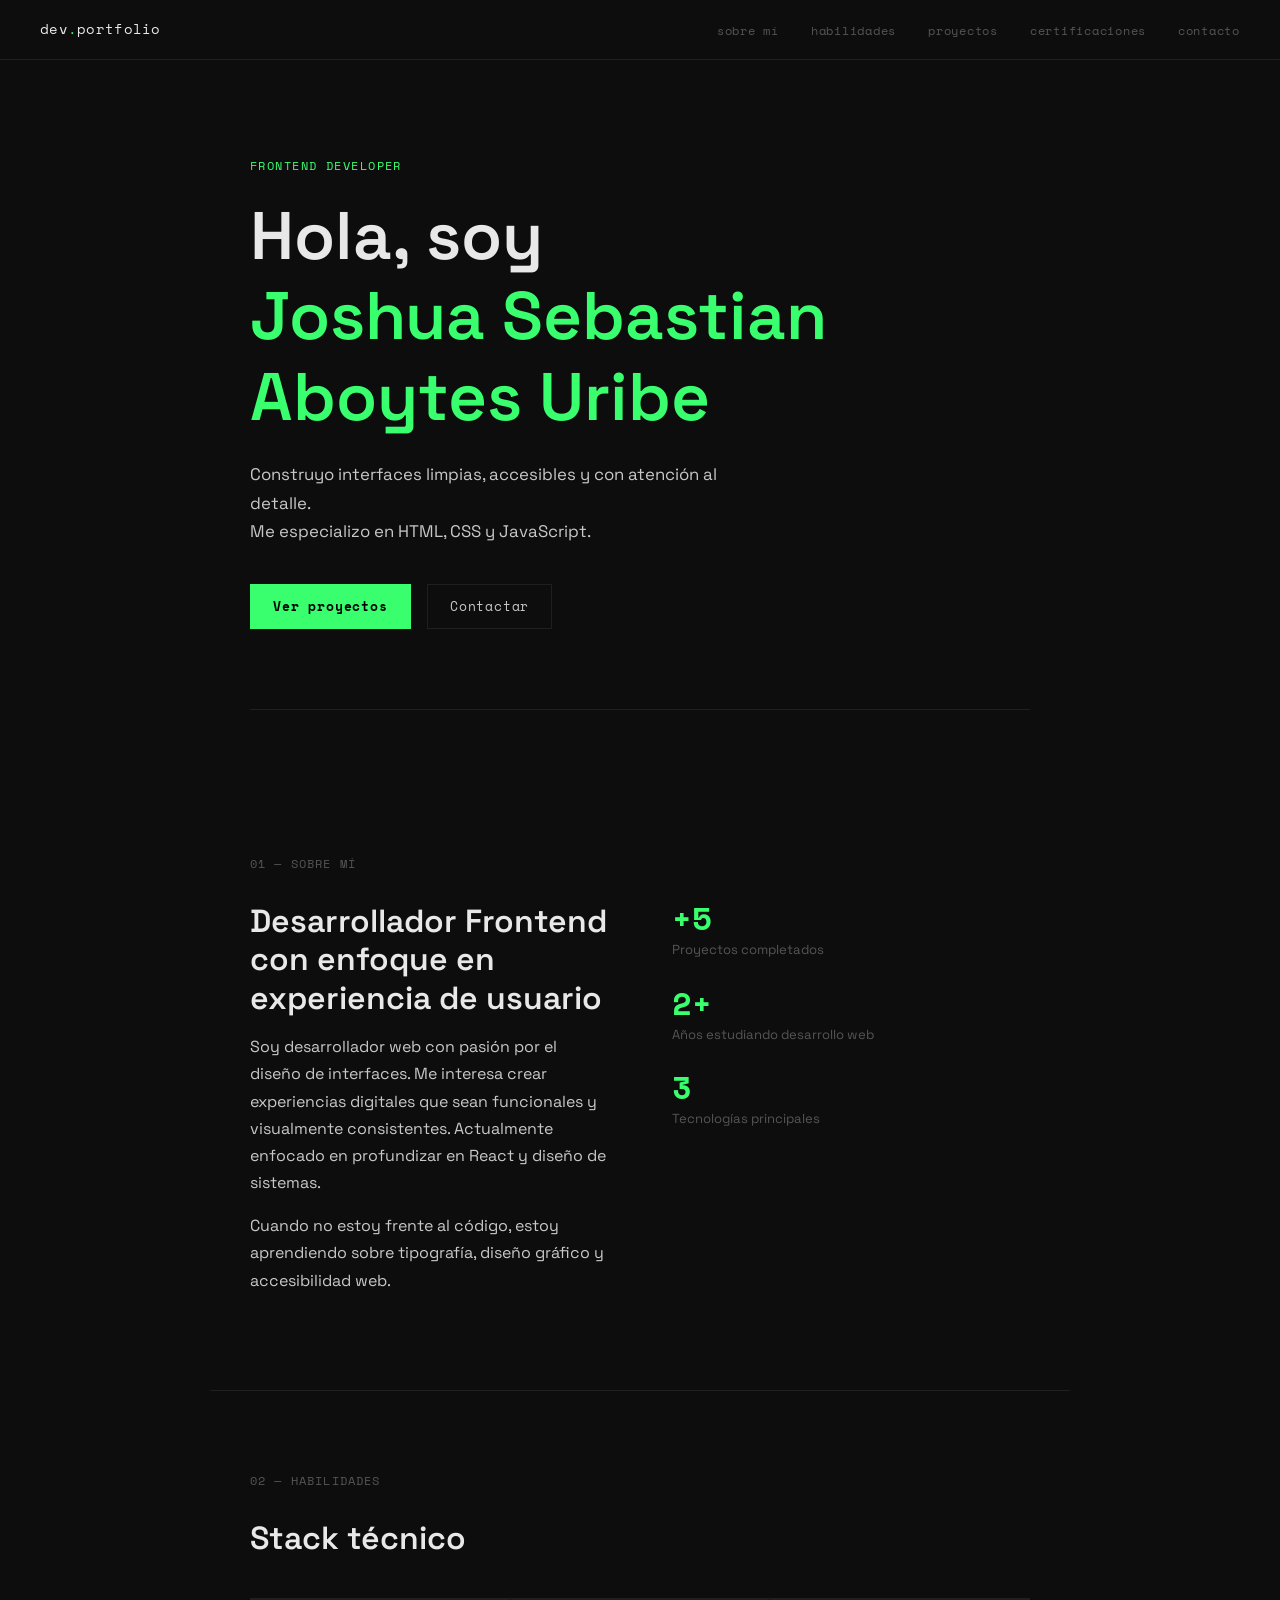
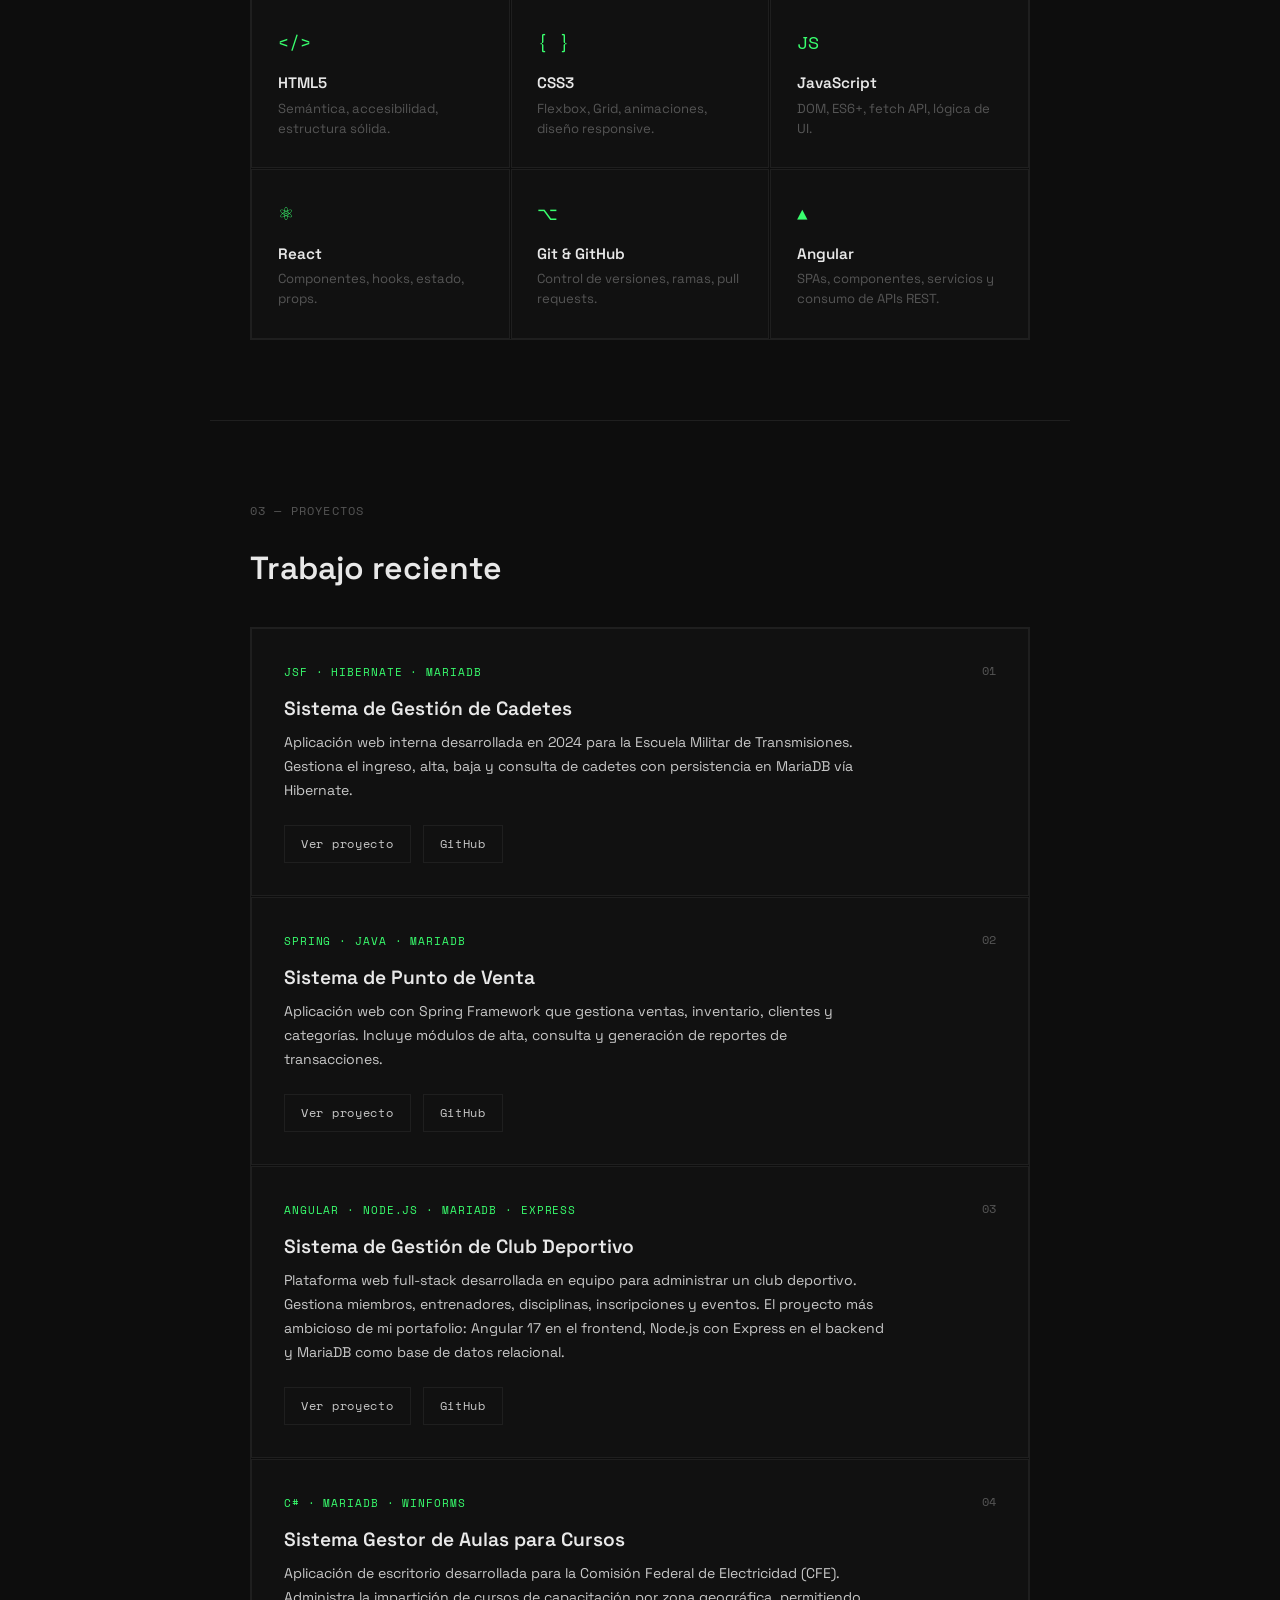
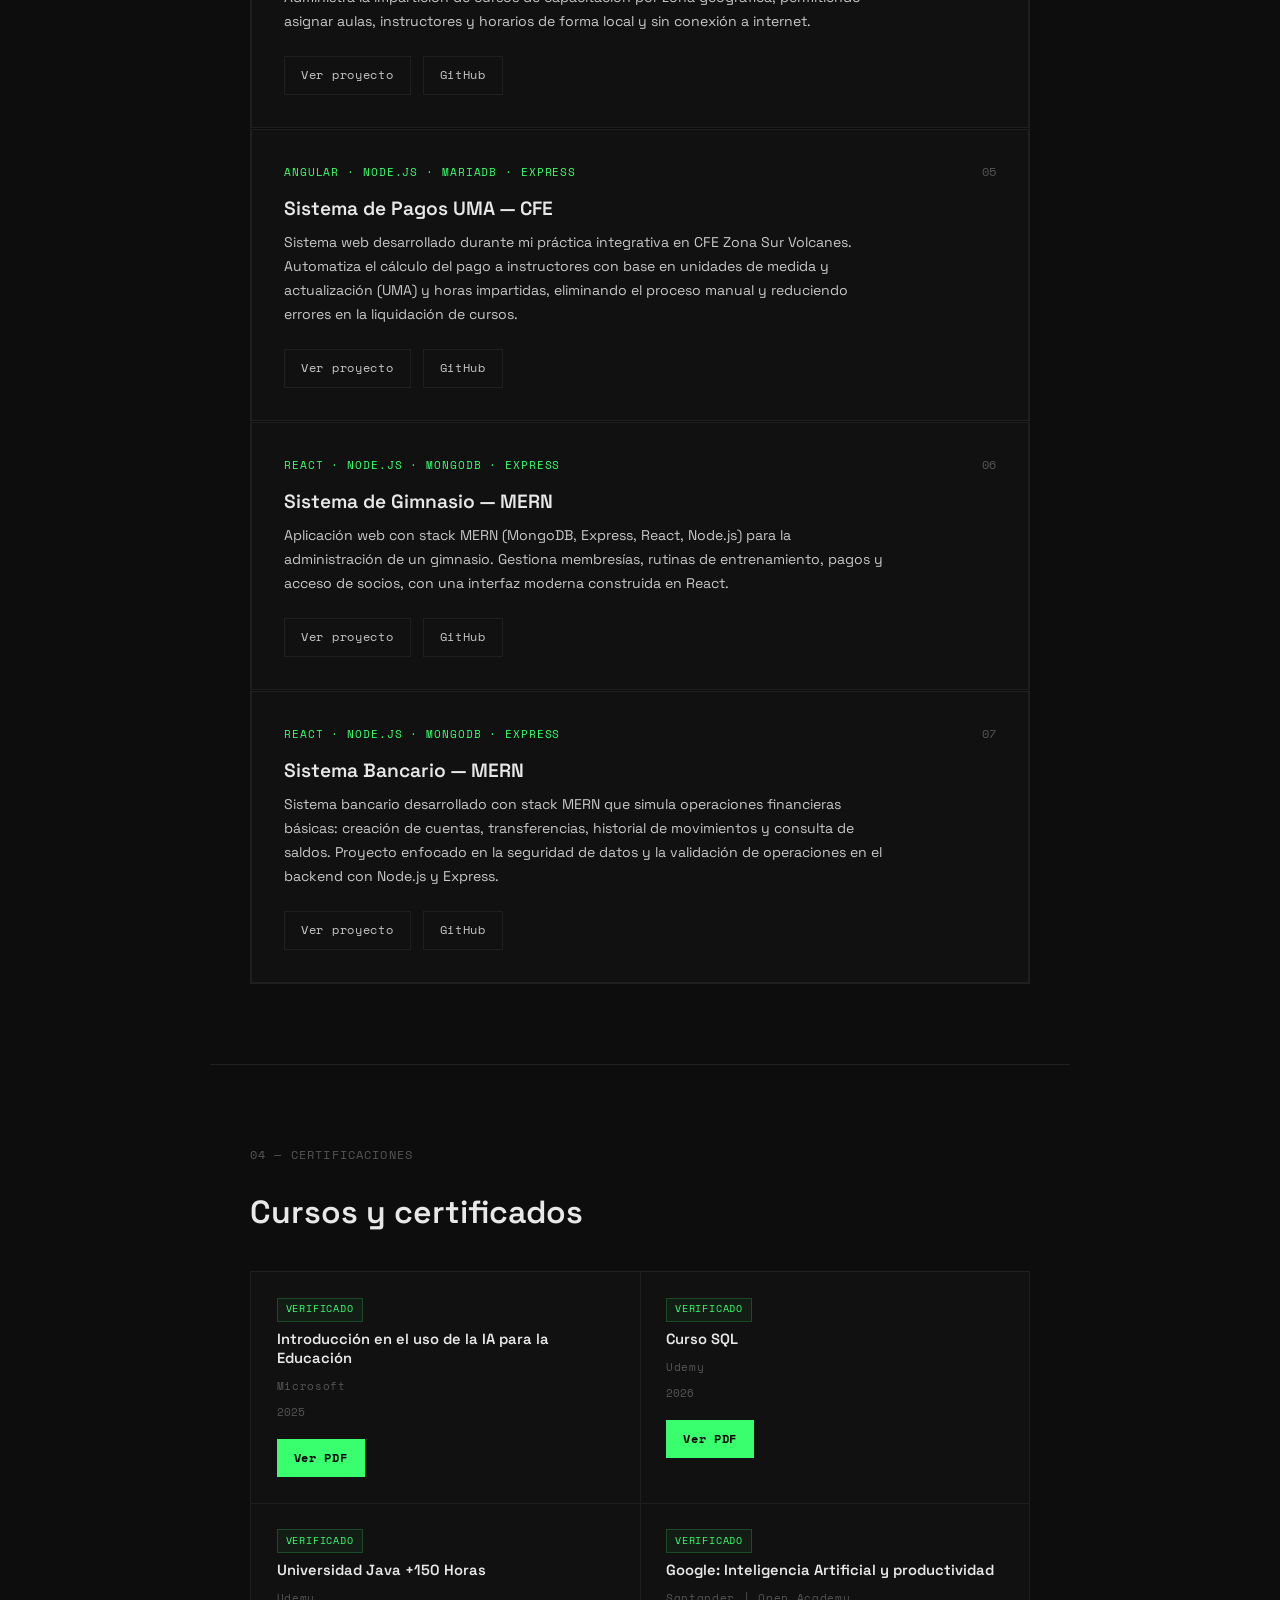
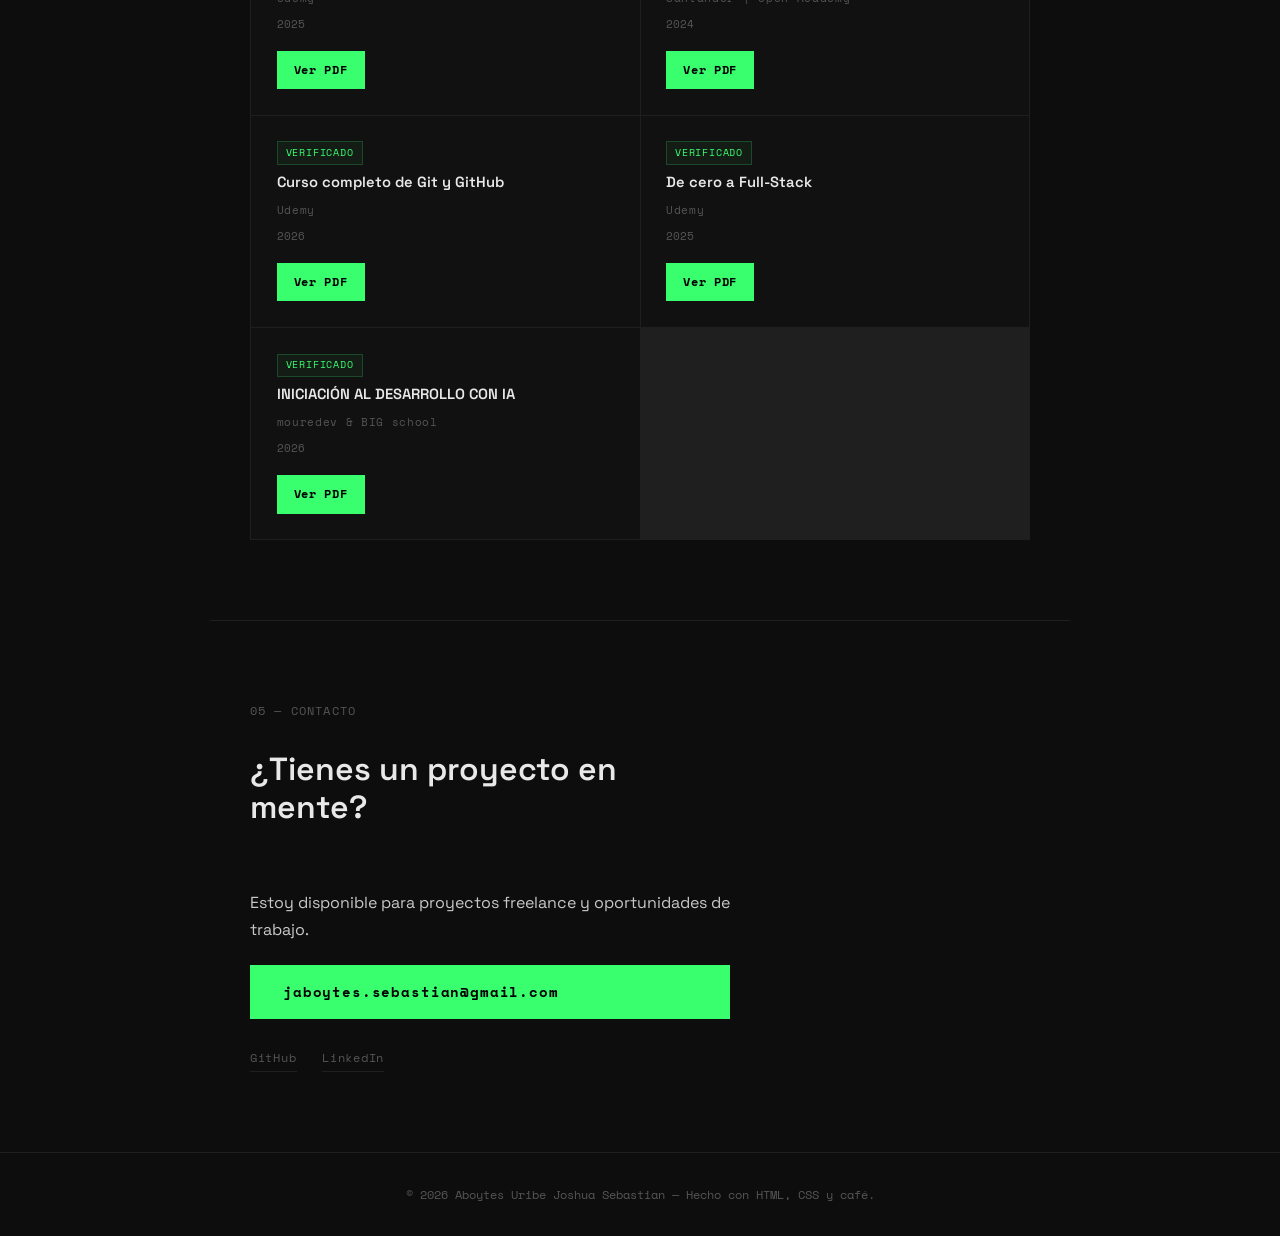
==== index.html @ e020f2df "Images&Certs" ====
<!DOCTYPE html>
<html lang="es">
<head>
    <meta charset="UTF-8">
    <meta name="viewport" content="width=device-width, initial-scale=1.0">
    <title>Joshua Aboytes — Frontend Developer</title>
    <link rel="preconnect" href="https://fonts.googleapis.com">
    <link rel="preconnect" href="https://fonts.gstatic.com" crossorigin>
    <link href="https://fonts.googleapis.com/css2?family=Space+Grotesk:wght@300;400;500;600&family=Space+Mono:wght@400;700&display=swap" rel="stylesheet">
    <link rel="stylesheet" href="css/style.css">
</head>
<body>

    <!-- NAV -->
    <nav class="nav">
        <span class="nav-logo">dev<span class="accent">.</span>portfolio</span>
        <ul class="nav-links">
            <li><a href="#sobre-mi">sobre mí</a></li>
            <li><a href="#habilidades">habilidades</a></li>
            <li><a href="#proyectos">proyectos</a></li>
            <li><a href="#certificaciones">certificaciones</a></li>
            <li><a href="#contacto">contacto</a></li>
        </ul>
    </nav>

    <!-- HERO -->
    <section class="hero">
        <div class="hero-tag">Frontend Developer</div>
        <h1 class="hero-title">
            Hola, soy<br>
            <span class="accent">Joshua Sebastian Aboytes Uribe</span>
        </h1>
        <p class="hero-sub">
            Construyo interfaces limpias, accesibles y con atención al detalle.<br>
            Me especializo en HTML, CSS y JavaScript.
        </p>
        <div class="hero-actions">
            <a href="#proyectos" class="btn btn-primary">Ver proyectos</a>
            <a href="#contacto" class="btn btn-ghost">Contactar</a>
        </div>
        <div class="hero-line"></div>
    </section>

    <!-- SOBRE MÍ -->
    <section id="sobre-mi" class="section">
        <div class="section-label">01 — sobre mí</div>
        <div class="about-grid">
            <div class="about-text">
                <h2>Desarrollador Frontend con enfoque en experiencia de usuario</h2>
                <p>
                    Soy desarrollador web con pasión por el diseño de interfaces. Me interesa
                    crear experiencias digitales que sean funcionales y visualmente consistentes.
                    Actualmente enfocado en profundizar en React y diseño de sistemas.
                </p>
                <p>
                    Cuando no estoy frente al código, estoy aprendiendo sobre tipografía,
                    diseño gráfico y accesibilidad web.
                </p>
            </div>
            <div class="about-stats">
                <div class="stat-item">
                    <span class="stat-num accent">+5</span>
                    <span class="stat-label">Proyectos completados</span>
                </div>
                <div class="stat-item">
                    <span class="stat-num accent">2+</span>
                    <span class="stat-label">Años estudiando desarrollo web</span>
                </div>
                <div class="stat-item">
                    <span class="stat-num accent">3</span>
                    <span class="stat-label">Tecnologías principales</span>
                </div>
            </div>
        </div>
    </section>

    <!-- HABILIDADES -->
    <section id="habilidades" class="section">
        <div class="section-label">02 — habilidades</div>
        <h2>Stack técnico</h2>
        <div class="skills-grid">
            <div class="skill-card">
                <div class="skill-icon">&#60;/&#62;</div>
                <h3>HTML5</h3>
                <p>Semántica, accesibilidad, estructura sólida.</p>
            </div>
            <div class="skill-card">
                <div class="skill-icon">{ }</div>
                <h3>CSS3</h3>
                <p>Flexbox, Grid, animaciones, diseño responsive.</p>
            </div>
            <div class="skill-card">
                <div class="skill-icon">JS</div>
                <h3>JavaScript</h3>
                <p>DOM, ES6+, fetch API, lógica de UI.</p>
            </div>
            <div class="skill-card">
                <div class="skill-icon">⚛</div>
                <h3>React</h3>
                <p>Componentes, hooks, estado, props.</p>
            </div>
            <div class="skill-card">
                <div class="skill-icon">⌥</div>
                <h3>Git & GitHub</h3>
                <p>Control de versiones, ramas, pull requests.</p>
            </div>
            <div class="skill-card">
                <div class="skill-icon">▲</div>
                <h3>Angular</h3>
                <p>SPAs, componentes, servicios y consumo de APIs REST.</p>
            </div>
        </div>
    </section>

    <!-- PROYECTOS -->
    <section id="proyectos" class="section">
        <div class="section-label">03 — proyectos</div>
        <h2>Trabajo reciente</h2>
        <div class="projects-grid">

            <div class="project-card">
                <div class="project-header">
                    <span class="project-tag">JSF · Hibernate · MariaDB</span>
                    <span class="project-num">01</span>
                </div>
                <h3 class="project-title">Sistema de Gestión de Cadetes</h3>
                <p class="project-desc">
                    Aplicación web interna desarrollada en 2024 para la Escuela Militar de Transmisiones.
                    Gestiona el ingreso, alta, baja y consulta de cadetes con persistencia en MariaDB vía Hibernate.
                </p>
                <div class="project-actions">
                    <a href="proyectos/proyecto-1.html" class="btn btn-small">Ver proyecto</a>
                    <a href="https://github.com/JoshFDev" target="_blank" class="btn btn-small btn-ghost">GitHub</a>
                </div>
            </div>

            <div class="project-card">
                <div class="project-header">
                    <span class="project-tag">Spring · Java · MariaDB</span>
                    <span class="project-num">02</span>
                </div>
                <h3 class="project-title">Sistema de Punto de Venta</h3>
                <p class="project-desc">
                    Aplicación web con Spring Framework que gestiona ventas, inventario, clientes
                    y categorías. Incluye módulos de alta, consulta y generación de reportes de transacciones.
                </p>
                <div class="project-actions">
                    <a href="proyectos/proyecto-2.html" class="btn btn-small">Ver proyecto</a>
                    <a href="https://github.com/JoshFDev" target="_blank" class="btn btn-small btn-ghost">GitHub</a>
                </div>
            </div>

            <div class="project-card">
                <div class="project-header">
                    <span class="project-tag">Angular · Node.js · MariaDB · Express</span>
                    <span class="project-num">03</span>
                </div>
                <h3 class="project-title">Sistema de Gestión de Club Deportivo</h3>
                <p class="project-desc">
                    Plataforma web full-stack desarrollada en equipo para administrar un club deportivo.
                    Gestiona miembros, entrenadores, disciplinas, inscripciones y eventos. El proyecto
                    más ambicioso de mi portafolio: Angular 17 en el frontend, Node.js con Express en el
                    backend y MariaDB como base de datos relacional.
                </p>
                <div class="project-actions">
                    <a href="proyectos/proyecto-3.html" class="btn btn-small">Ver proyecto</a>
                    <a href="https://github.com/JoshFDev" target="_blank" class="btn btn-small btn-ghost">GitHub</a>
                </div>
            </div>

            <div class="project-card">
                <div class="project-header">
                    <span class="project-tag">C# · MariaDB · WinForms</span>
                    <span class="project-num">04</span>
                </div>
                <h3 class="project-title">Sistema Gestor de Aulas para Cursos</h3>
                <p class="project-desc">
                    Aplicación de escritorio desarrollada para la Comisión Federal de Electricidad (CFE).
                    Administra la impartición de cursos de capacitación por zona geográfica, permitiendo
                    asignar aulas, instructores y horarios de forma local y sin conexión a internet.
                </p>
                <div class="project-actions">
                    <a href="proyectos/proyecto-4.html" class="btn btn-small">Ver proyecto</a>
                    <a href="https://github.com/JoshFDev" target="_blank" class="btn btn-small btn-ghost">GitHub</a>
                </div>
            </div>

            <div class="project-card">
                <div class="project-header">
                    <span class="project-tag">Angular · Node.js · MariaDB · Express</span>
                    <span class="project-num">05</span>
                </div>
                <h3 class="project-title">Sistema de Pagos UMA — CFE</h3>
                <p class="project-desc">
                    Sistema web desarrollado durante mi práctica integrativa en CFE Zona Sur Volcanes.
                    Automatiza el cálculo del pago a instructores con base en unidades de medida y
                    actualización (UMA) y horas impartidas, eliminando el proceso manual y reduciendo
                    errores en la liquidación de cursos.
                </p>
                <div class="project-actions">
                    <a href="proyectos/proyecto-5.html" class="btn btn-small">Ver proyecto</a>
                    <a href="https://github.com/JoshFDev" target="_blank" class="btn btn-small btn-ghost">GitHub</a>
                </div>
            </div>

            <div class="project-card">
                <div class="project-header">
                    <span class="project-tag">React · Node.js · MongoDB · Express</span>
                    <span class="project-num">06</span>
                </div>
                <h3 class="project-title">Sistema de Gimnasio — MERN</h3>
                <p class="project-desc">
                    Aplicación web con stack MERN (MongoDB, Express, React, Node.js) para la administración
                    de un gimnasio. Gestiona membresías, rutinas de entrenamiento, pagos y acceso de socios,
                    con una interfaz moderna construida en React.
                </p>
                <div class="project-actions">
                    <a href="proyectos/proyecto-6.html" class="btn btn-small">Ver proyecto</a>
                    <a href="https://github.com/JoshFDev" target="_blank" class="btn btn-small btn-ghost">GitHub</a>
                </div>
            </div>

            <div class="project-card">
                <div class="project-header">
                    <span class="project-tag">React · Node.js · MongoDB · Express</span>
                    <span class="project-num">07</span>
                </div>
                <h3 class="project-title">Sistema Bancario — MERN</h3>
                <p class="project-desc">
                    Sistema bancario desarrollado con stack MERN que simula operaciones financieras
                    básicas: creación de cuentas, transferencias, historial de movimientos y consulta
                    de saldos. Proyecto enfocado en la seguridad de datos y la validación de operaciones
                    en el backend con Node.js y Express.
                </p>
                <div class="project-actions">
                    <a href="proyectos/proyecto-7.html" class="btn btn-small">Ver proyecto</a>
                    <a href="https://github.com/JoshFDev" target="_blank" class="btn btn-small btn-ghost">GitHub</a>
                </div>
            </div>

        </div>
    </section>

    <!-- CERTIFICACIONES -->
    <section id="certificaciones" class="section">
        <div class="section-label">04 — certificaciones</div>
        <h2>Cursos y certificados</h2>

        <div class="certs-grid">

            <!--
              INSTRUCCIONES:
              1. Guarda tus PDFs en la carpeta: certificaciones/
              2. Cambia "href" al nombre real de tu archivo, ej: certificaciones/mi-cert.pdf
              3. Si aún no tienes el PDF listo, deja la card con class="cert-card pending"
                 y cambia el botón por: <span class="cert-issuer">Próximamente</span>
            -->

            <!-- CERTIFICADO 1 — con PDF listo -->
            <div class="cert-card">
                <span class="cert-badge">Verificado</span>
                <span class="cert-name">Introducción en el uso de la IA para la Educación</span>
                <span class="cert-issuer">Microsoft</span>
                <span class="cert-year">2025</span>
                <div class="cert-actions">
                    <a href="certificaciones/cert-1.pdf" target="_blank" class="btn btn-small btn-primary">Ver PDF</a>
                </div>
            </div>

            <!-- CERTIFICADO 2 -->
            <div class="cert-card">
                <span class="cert-badge">Verificado</span>
                <span class="cert-name">Curso SQL</span>
                <span class="cert-issuer">Udemy</span>
                <span class="cert-year">2026</span>
                <div class="cert-actions">
                    <a href="certificaciones/cert-2.pdf" target="_blank" class="btn btn-small btn-primary">Ver PDF</a>
                </div>
            </div>

            <!-- CERTIFICADO 3 -->
            <div class="cert-card">
                <span class="cert-badge">Verificado</span>
                <span class="cert-name">Universidad Java +150 Horas</span>
                <span class="cert-issuer">Udemy</span>
                <span class="cert-year">2025</span>
                <div class="cert-actions">
                    <a href="certificaciones/cert-3.pdf" target="_blank" class="btn btn-small btn-primary">Ver PDF</a>
                </div>
            </div>

            <!-- CERTIFICADO 4 — pendiente de subir -->
            <div class="cert-card">
                <span class="cert-badge">Verificado</span>
                <span class="cert-name">Google: Inteligencia Artificial y productividad</span>
                <span class="cert-issuer">Santander | Open Academy</span>
                <span class="cert-year">2024</span>
                <div class="cert-actions">
                    <a href="certificaciones/cert-4.pdf" target="_blank" class="btn btn-small btn-primary">Ver PDF</a>
                </div>
            </div>

            <!-- CERTIFICADO 4 — pendiente de subir -->
            <div class="cert-card">
                <span class="cert-badge">Verificado</span>
                <span class="cert-name">Curso completo de Git y GitHub</span>
                <span class="cert-issuer">Udemy</span>
                <span class="cert-year">2026</span>
                <div class="cert-actions">
                    <a href="certificaciones/cert-5.pdf" target="_blank" class="btn btn-small btn-primary">Ver PDF</a>
                </div>
            </div>            

            <!-- CERTIFICADO 4 — pendiente de subir -->
            <div class="cert-card">
                <span class="cert-badge">Verificado</span>
                <span class="cert-name">De cero a Full-Stack</span>
                <span class="cert-issuer">Udemy</span>
                <span class="cert-year">2025</span>
                <div class="cert-actions">
                    <a href="certificaciones/cert-6.pdf" target="_blank" class="btn btn-small btn-primary">Ver PDF</a>
                </div>
            </div> 
            
            <!-- CERTIFICADO 4 — pendiente de subir -->
            <div class="cert-card">
                <span class="cert-badge">Verificado</span>
                <span class="cert-name">INICIACIÓN AL DESARROLLO CON IA</span>
                <span class="cert-issuer">mouredev & BIG school</span>
                <span class="cert-year">2026</span>
                <div class="cert-actions">
                    <a href="certificaciones/cert-7.pdf" target="_blank" class="btn btn-small btn-primary">Ver PDF</a>
                </div>
            </div>               
            

        </div>
    </section>

    <!-- CONTACTO -->
    <section id="contacto" class="section section-last">
        <div class="section-label">05 — contacto</div>
        <div class="contact-block">
            <h2>¿Tienes un proyecto en mente?</h2>
            <p>Estoy disponible para proyectos freelance y oportunidades de trabajo.</p>
            <a href="mailto:jaboytes.sebastian@gmail.com" class="btn btn-primary btn-lg">jaboytes.sebastian@gmail.com</a>
            <div class="social-links">
                <a href="https://github.com/JoshFDev" target="_blank">GitHub</a>
                <a href="https://www.linkedin.com/in/joshua-aboytes-uribe-419511281" target="_blank">LinkedIn</a>
            </div>
        </div>
    </section>

    <!-- FOOTER -->
    <footer class="footer">
        <span>© 2026 Aboytes Uribe Joshua Sebastian — Hecho con HTML, CSS y café.</span>
    </footer>

</body>
</html>
---- css/style.css ----
:root {
    --bg: #0d0d0d;
    --bg-card: #111111;
    --bg-hover: #161616;
    --border: #1f1f1f;
    --text: #c8c8c8;
    --text-dim: #555;
    --heading: #e8e8e8;
    --accent: #39ff6e;
    --accent-dim: #1a4a2a;
    --font-sans: 'Space Grotesk', sans-serif;
    --font-mono: 'Space Mono', monospace;
}

/* =========================================
   RESET & BASE
   ========================================= */
*,
*::before,
*::after {
    box-sizing: border-box;
    margin: 0;
    padding: 0;
}

html { scroll-behavior: smooth; }

body {
    background: var(--bg);
    color: var(--text);
    font-family: var(--font-sans);
    font-size: 1rem;
    line-height: 1.7;
}

h1, h2, h3 {
    color: var(--heading);
    font-weight: 600;
    line-height: 1.2;
}

a { color: inherit; text-decoration: none; }

/* =========================================
   ACCENT
   ========================================= */
.accent { color: var(--accent); }

/* =========================================
   NAV
   ========================================= */
.nav {
    position: sticky;
    top: 0;
    z-index: 100;
    display: flex;
    align-items: center;
    justify-content: space-between;
    padding: 1rem 2.5rem;
    background: var(--bg);
    border-bottom: 1px solid var(--border);
}

.nav-logo {
    font-family: var(--font-mono);
    font-size: 0.9rem;
    color: var(--heading);
    letter-spacing: 0.02em;
}

.nav-links {
    display: flex;
    gap: 2rem;
    list-style: none;
}

.nav-links a {
    font-family: var(--font-mono);
    font-size: 0.78rem;
    color: var(--text-dim);
    letter-spacing: 0.06em;
    transition: color 0.2s;
}

.nav-links a:hover { color: var(--accent); }

/* =========================================
   HERO
   ========================================= */
.hero {
    max-width: 860px;
    margin: 0 auto;
    padding: 6rem 2.5rem 4rem;
    position: relative;
}

.hero-tag {
    font-family: var(--font-mono);
    font-size: 0.75rem;
    color: var(--accent);
    letter-spacing: 0.12em;
    text-transform: uppercase;
    margin-bottom: 1.2rem;
}

.hero-title {
    font-size: clamp(2.4rem, 6vw, 4.2rem);
    font-weight: 600;
    color: var(--heading);
    margin-bottom: 1.4rem;
}

.hero-sub {
    font-size: 1.05rem;
    color: var(--text);
    max-width: 520px;
    margin-bottom: 2.4rem;
}

.hero-actions {
    display: flex;
    gap: 1rem;
    flex-wrap: wrap;
}

.hero-line {
    margin-top: 5rem;
    height: 1px;
    background: var(--border);
}

/* =========================================
   BOTONES
   ========================================= */
.btn {
    display: inline-block;
    font-family: var(--font-mono);
    font-size: 0.8rem;
    letter-spacing: 0.06em;
    padding: 0.65rem 1.4rem;
    border: 1px solid var(--border);
    cursor: pointer;
    transition: background 0.18s, color 0.18s, border-color 0.18s;
}

.btn-primary {
    background: var(--accent);
    color: #000;
    border-color: var(--accent);
    font-weight: 700;
}

.btn-primary:hover {
    background: #2de05e;
    border-color: #2de05e;
}

.btn-ghost {
    background: transparent;
    color: var(--text);
    border-color: var(--border);
}

.btn-ghost:hover {
    border-color: var(--accent);
    color: var(--accent);
}

.btn-small {
    font-size: 0.74rem;
    padding: 0.5rem 1rem;
}

.btn-lg {
    font-size: 0.88rem;
    padding: 0.85rem 2rem;
}

/* =========================================
   SECCIONES
   ========================================= */
.section {
    max-width: 860px;
    margin: 0 auto;
    padding: 5rem 2.5rem;
    border-bottom: 1px solid var(--border);
}

.section-last { border-bottom: none; }

.section-label {
    font-family: var(--font-mono);
    font-size: 0.72rem;
    color: var(--text-dim);
    letter-spacing: 0.1em;
    text-transform: uppercase;
    margin-bottom: 1.8rem;
}

.section h2 {
    font-size: clamp(1.4rem, 3vw, 2rem);
    margin-bottom: 2.5rem;
}

/* =========================================
   SOBRE MÍ
   ========================================= */
.about-grid {
    display: grid;
    grid-template-columns: 1fr 1fr;
    gap: 4rem;
    align-items: start;
}

.about-text h2 { margin-bottom: 1rem; }
.about-text p { color: var(--text); margin-bottom: 1rem; }

.about-stats {
    display: flex;
    flex-direction: column;
    gap: 1.6rem;
}

.stat-item { display: flex; flex-direction: column; }

.stat-num {
    font-family: var(--font-mono);
    font-size: 2rem;
    font-weight: 700;
    line-height: 1;
    margin-bottom: 0.3rem;
}

.stat-label {
    font-size: 0.82rem;
    color: var(--text-dim);
}

/* =========================================
   HABILIDADES
   ========================================= */
.skills-grid {
    display: grid;
    grid-template-columns: repeat(3, 1fr);
    gap: 1px;
    border: 1px solid var(--border);
}

.skill-card {
    padding: 1.8rem 1.6rem;
    background: var(--bg-card);
    border: 1px solid var(--border);
    transition: background 0.2s;
}

.skill-card:hover { background: var(--bg-hover); }

.skill-icon {
    font-family: var(--font-mono);
    font-size: 1.1rem;
    color: var(--accent);
    margin-bottom: 1rem;
}

.skill-card h3 {
    font-size: 0.95rem;
    font-weight: 600;
    margin-bottom: 0.4rem;
}

.skill-card p {
    font-size: 0.82rem;
    color: var(--text-dim);
    line-height: 1.5;
}

/* =========================================
   PROYECTOS
   ========================================= */
.projects-grid {
    display: grid;
    grid-template-columns: 1fr;
    gap: 1px;
    border: 1px solid var(--border);
}

.project-card {
    background: var(--bg-card);
    padding: 2rem;
    border: 1px solid var(--border);
    transition: background 0.2s;
}

.project-card:hover { background: var(--bg-hover); }

.project-header {
    display: flex;
    justify-content: space-between;
    align-items: center;
    margin-bottom: 1rem;
}

.project-tag {
    font-family: var(--font-mono);
    font-size: 0.7rem;
    color: var(--accent);
    letter-spacing: 0.08em;
    text-transform: uppercase;
}

.project-num {
    font-family: var(--font-mono);
    font-size: 0.72rem;
    color: var(--text-dim);
}

.project-title {
    font-size: 1.2rem;
    color: var(--heading);
    margin-bottom: 0.7rem;
}

.project-desc {
    font-size: 0.88rem;
    color: var(--text);
    margin-bottom: 1.4rem;
    max-width: 600px;
}

.project-actions { display: flex; gap: 0.75rem; }

/* =========================================
   CONTACTO
   ========================================= */
.contact-block {
    display: flex;
    flex-direction: column;
    gap: 1.4rem;
    max-width: 480px;
}

.contact-block h2 { font-size: clamp(1.4rem, 3vw, 2rem); }
.contact-block p { color: var(--text); }

.social-links {
    display: flex;
    gap: 1.6rem;
    margin-top: 0.4rem;
}

.social-links a {
    font-family: var(--font-mono);
    font-size: 0.78rem;
    color: var(--text-dim);
    letter-spacing: 0.06em;
    transition: color 0.2s;
    border-bottom: 1px solid var(--border);
    padding-bottom: 2px;
}

.social-links a:hover {
    color: var(--accent);
    border-color: var(--accent);
}

/* =========================================
   FOOTER
   ========================================= */
.footer {
    text-align: center;
    padding: 2rem;
    font-family: var(--font-mono);
    font-size: 0.72rem;
    color: var(--text-dim);
    border-top: 1px solid var(--border);
}

/* =========================================
   PÁGINAS DE PROYECTO (compartido)
   ========================================= */
.project-page {
    max-width: 860px;
    margin: 0 auto;
    padding: 4rem 2.5rem 6rem;
}

.back-link {
    display: inline-flex;
    align-items: center;
    gap: 0.4rem;
    font-family: var(--font-mono);
    font-size: 0.75rem;
    color: var(--text-dim);
    letter-spacing: 0.06em;
    margin-bottom: 3rem;
    transition: color 0.2s;
}

.back-link:hover { color: var(--accent); }

.proj-header { margin-bottom: 2.5rem; }

.proj-header h1 {
    font-size: clamp(1.8rem, 4vw, 2.6rem);
    color: var(--heading);
    margin: 0.6rem 0 1rem;
}

.proj-meta {
    display: flex;
    gap: 2.5rem;
    flex-wrap: wrap;
    padding: 1.4rem 0;
    border-top: 1px solid var(--border);
    border-bottom: 1px solid var(--border);
}

.meta-item { display: flex; flex-direction: column; gap: 0.25rem; }

.meta-label {
    font-family: var(--font-mono);
    font-size: 0.65rem;
    color: var(--text-dim);
    text-transform: uppercase;
    letter-spacing: 0.12em;
}

.meta-value { font-size: 0.88rem; color: var(--heading); }

/* COLLAB BANNER */
.collab-banner {
    margin: 2rem 0 0;
    padding: 1rem 1.4rem;
    border: 1px solid var(--accent-dim);
    background: rgba(57, 255, 110, 0.04);
    display: flex;
    gap: 0.8rem;
    align-items: flex-start;
}

.collab-icon {
    font-family: var(--font-mono);
    font-size: 0.85rem;
    color: var(--accent);
    margin-top: 0.05rem;
    flex-shrink: 0;
}

.collab-text {
    font-size: 0.82rem;
    color: var(--text);
    line-height: 1.6;
}

.collab-text strong {
    color: var(--heading);
    font-weight: 600;
}

/* GALLERY */
.gallery-section { margin: 3rem 0; }

.gallery-title {
    font-family: var(--font-mono);
    font-size: 0.7rem;
    color: var(--text-dim);
    letter-spacing: 0.1em;
    text-transform: uppercase;
    margin-bottom: 1rem;
}

.gallery-grid {
    display: grid;
    grid-template-columns: repeat(3, 1fr);
    gap: 1px;
    background: var(--border);
    border: 1px solid var(--border);
}

/* última imagen sola → centrada */
.gallery-grid .gallery-item:last-child:nth-child(3n + 1) {
    grid-column: 2 / 3;
}

.gallery-item {
    position: relative;
    background: var(--bg-card);
    cursor: pointer;
    overflow: hidden;
    aspect-ratio: 16 / 10;
}

.gallery-item img {
    width: 100%;
    height: 100%;
    object-fit: cover;
    object-position: top;
    display: block;
    transition: opacity 0.25s;
}

.gallery-item:hover img { opacity: 0.8; }

.gallery-caption {
    position: absolute;
    bottom: 0;
    left: 0;
    right: 0;
    padding: 0.45rem 0.8rem;
    background: rgba(0, 0, 0, 0.82);
    font-family: var(--font-mono);
    font-size: 0.66rem;
    color: var(--text-dim);
    opacity: 0;
    transition: opacity 0.2s;
}

.gallery-item:hover .gallery-caption { opacity: 1; }

/* LIGHTBOX */
.lightbox {
    display: none;
    position: fixed;
    inset: 0;
    background: rgba(0, 0, 0, 0.96);
    z-index: 999;
    align-items: center;
    justify-content: center;
    padding: 2rem;
}

.lightbox.active { display: flex; }

.lightbox img {
    max-width: 92vw;
    max-height: 90vh;
    width: auto;
    height: auto;
    display: block;
    border: 1px solid var(--border);
}

.lightbox-close {
    position: absolute;
    top: 1.5rem;
    right: 1.5rem;
    font-family: var(--font-mono);
    font-size: 0.8rem;
    color: var(--text-dim);
    cursor: pointer;
    background: none;
    border: 1px solid var(--border);
    padding: 0.4rem 0.8rem;
    transition: color 0.2s, border-color 0.2s;
}

.lightbox-close:hover {
    color: var(--accent);
    border-color: var(--accent);
}

/* MÓDULOS */
.modules-grid {
    display: grid;
    grid-template-columns: repeat(auto-fill, minmax(240px, 1fr));
    gap: 1px;
    background: var(--border);
    border: 1px solid var(--border);
    margin-top: 1rem;
}

.module-card {
    background: var(--bg-card);
    padding: 1.6rem;
    display: flex;
    flex-direction: column;
    gap: 0.6rem;
    transition: background 0.2s;
}

.module-card:hover { background: var(--bg-hover); }

.module-icon {
    font-family: var(--font-mono);
    font-size: 1rem;
    color: var(--accent);
}

.module-title {
    font-size: 0.95rem;
    font-weight: 600;
    color: var(--heading);
}

.module-desc {
    font-size: 0.8rem;
    color: var(--text-dim);
    font-family: var(--font-mono);
}

/* PROJ BODY */
.proj-body { display: flex; flex-direction: column; }

.proj-section {
    padding: 2rem 0;
    border-bottom: 1px solid var(--border);
}

.proj-section:last-of-type { border-bottom: none; }

.proj-section h2 {
    font-size: 0.95rem;
    font-weight: 600;
    color: var(--heading);
    margin-bottom: 0.8rem;
}

.proj-section p {
    font-size: 0.92rem;
    color: var(--text);
    line-height: 1.75;
}

/* TECH GRID */
.tech-grid {
    display: grid;
    grid-template-columns: repeat(auto-fill, minmax(155px, 1fr));
    gap: 1px;
    background: var(--border);
    border: 1px solid var(--border);
    margin-top: 1rem;
}

.tech-item {
    background: var(--bg-card);
    padding: 1.2rem;
    display: flex;
    flex-direction: column;
    gap: 0.3rem;
    transition: background 0.2s;
}

.tech-item:hover { background: var(--bg-hover); }

.tech-icon {
    font-family: var(--font-mono);
    font-size: 0.9rem;
    color: var(--accent);
    margin-bottom: 0.2rem;
}

.tech-name {
    font-size: 0.88rem;
    color: var(--heading);
    font-weight: 600;
}

.tech-role {
    font-size: 0.72rem;
    color: var(--text-dim);
    font-family: var(--font-mono);
}

.proj-cta {
    display: flex;
    gap: 1rem;
    flex-wrap: wrap;
    padding-top: 2.5rem;
}

/* =========================================
   RESPONSIVE
   ========================================= */
@media (max-width: 700px) {
    .nav { padding: 1rem 1.2rem; }
    .nav-links { gap: 1rem; }

    .hero,
    .section { padding-left: 1.2rem; padding-right: 1.2rem; }

    .about-grid { grid-template-columns: 1fr; gap: 2.5rem; }
    .skills-grid { grid-template-columns: repeat(2, 1fr); }

    .gallery-grid { grid-template-columns: repeat(2, 1fr); }
    .gallery-grid .gallery-item:last-child:nth-child(3n + 1) { grid-column: auto; }

    .modules-grid { grid-template-columns: 1fr; }
    .proj-meta { gap: 1.5rem; }
    .project-page { padding: 2.5rem 1.2rem 4rem; }
}

@media (max-width: 480px) {
    .skills-grid { grid-template-columns: 1fr; }
    .nav-links { display: none; }
    .gallery-grid { grid-template-columns: 1fr; }
    .gallery-grid .gallery-item:last-child:nth-child(3n + 1) { grid-column: auto; }
}
        /* ── CERTIFICACIONES ── */
        .certs-grid {
            display: grid;
            grid-template-columns: repeat(auto-fill, minmax(260px, 1fr));
            gap: 1px;
            background: var(--border);
            border: 1px solid var(--border);
        }

        .cert-card {
            background: var(--bg-card);
            padding: 1.6rem;
            display: flex;
            flex-direction: column;
            gap: 0.5rem;
            transition: background 0.2s;
            position: relative;
        }

        .cert-card:hover { background: var(--bg-hover); }

        .cert-icon {
            font-family: var(--font-mono);
            font-size: 1.1rem;
            color: var(--accent);
            margin-bottom: 0.2rem;
        }

        .cert-name {
            font-size: 0.92rem;
            font-weight: 600;
            color: var(--heading);
            line-height: 1.3;
        }

        .cert-issuer {
            font-family: var(--font-mono);
            font-size: 0.7rem;
            color: var(--text-dim);
            letter-spacing: 0.06em;
        }

        .cert-year {
            font-family: var(--font-mono);
            font-size: 0.68rem;
            color: var(--text-dim);
        }

        .cert-actions {
            display: flex;
            gap: 0.6rem;
            margin-top: 0.6rem;
        }

        /* placeholder cuando aún no se sube el PDF */
        .cert-card.pending .cert-icon { color: var(--text-dim); }
        .cert-card.pending .cert-name { color: var(--text-dim); }

        .cert-badge {
            display: inline-block;
            font-family: var(--font-mono);
            font-size: 0.62rem;
            letter-spacing: 0.08em;
            text-transform: uppercase;
            padding: 0.15rem 0.5rem;
            border: 1px solid var(--accent-dim);
            color: var(--accent);
            background: rgba(57, 255, 110, 0.05);
            align-self: flex-start;
        }

        @media (max-width: 600px) {
            .certs-grid { grid-template-columns: 1fr; }
        }
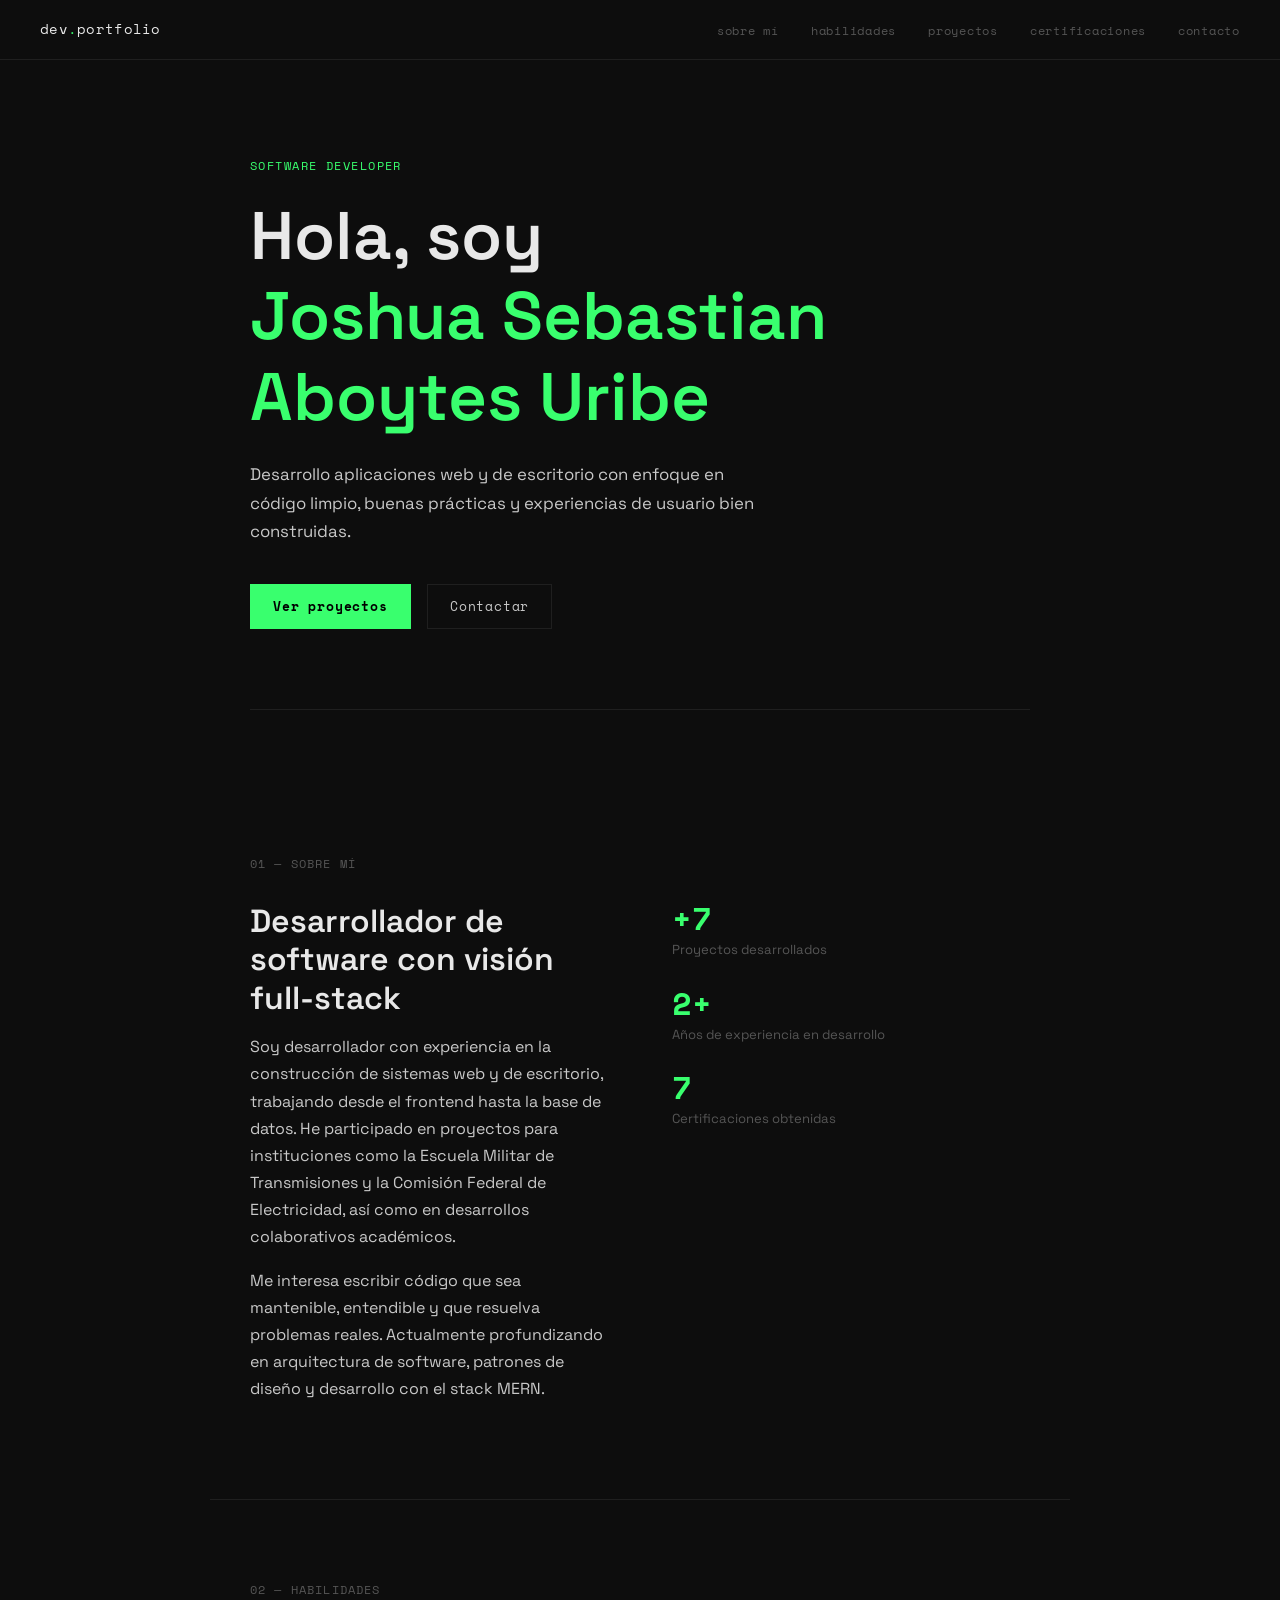
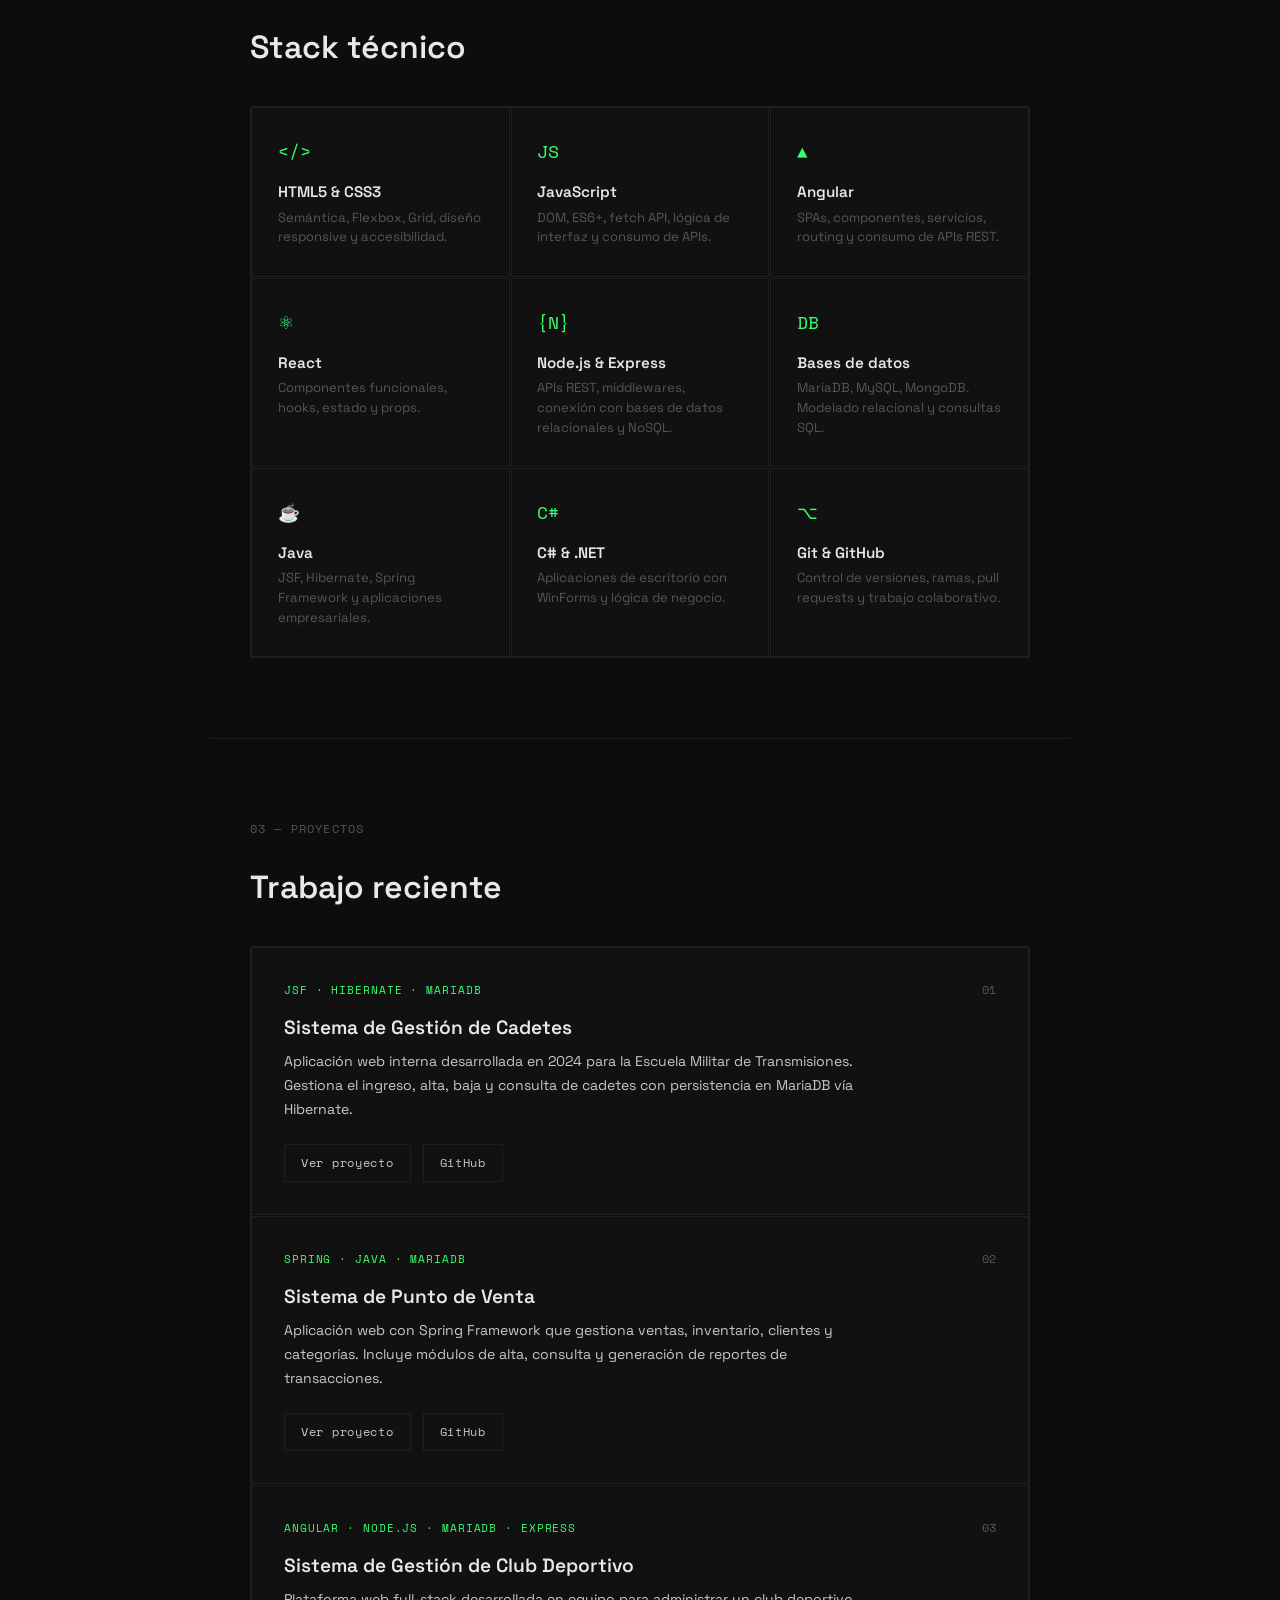
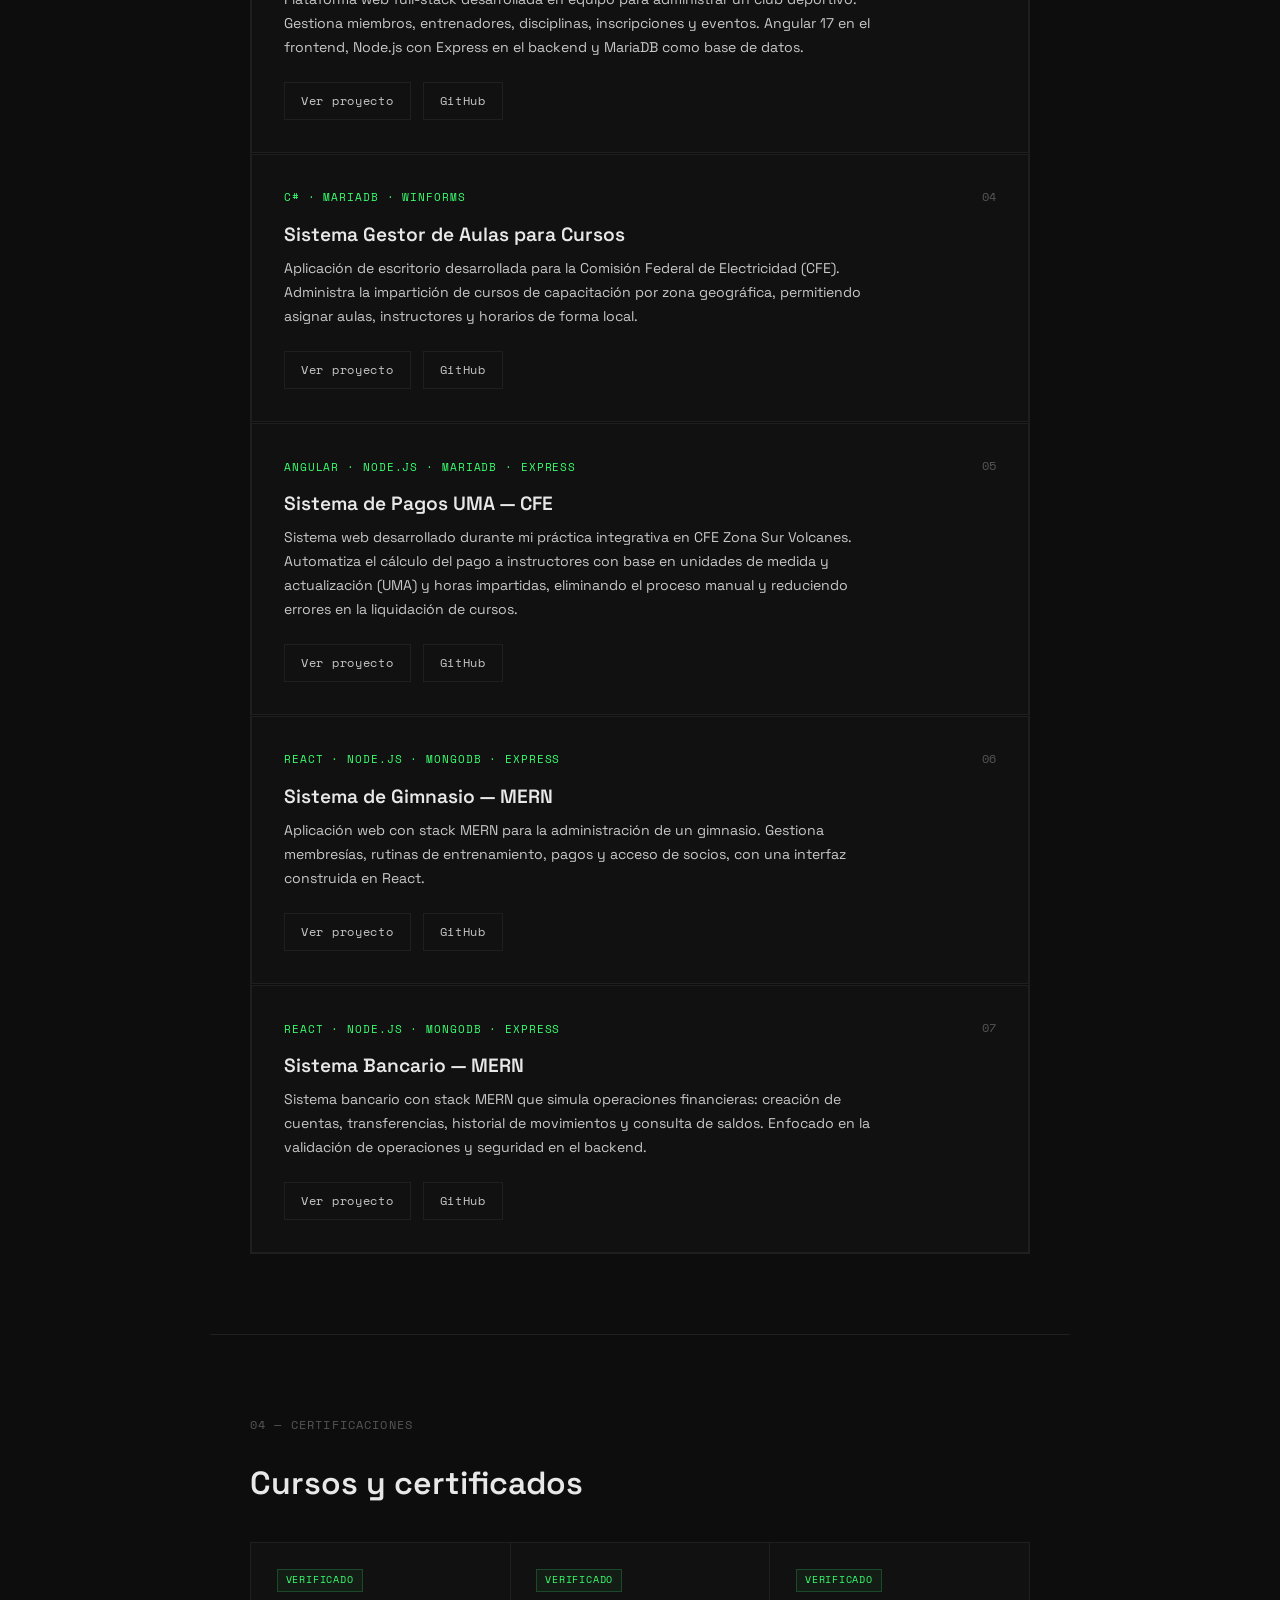
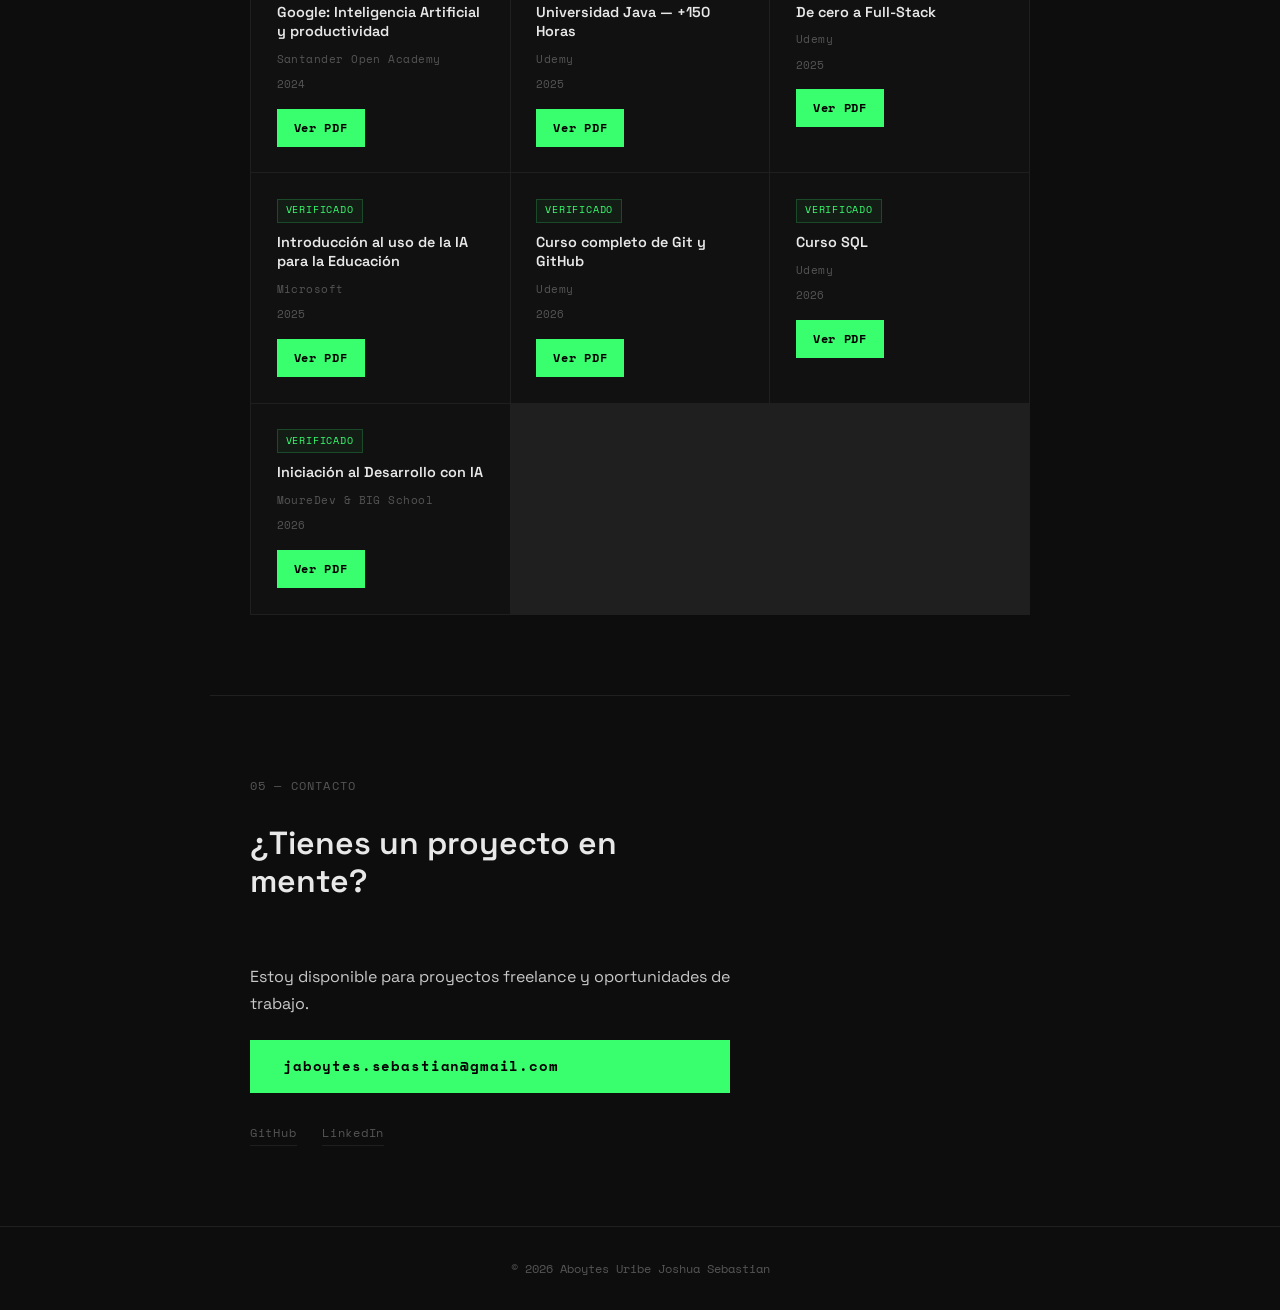
==== commit 59bc6f55: "Staks had been update" ====
--- a/index.html
+++ b/index.html
@@ -3,7 +3,7 @@
 <head>
     <meta charset="UTF-8">
     <meta name="viewport" content="width=device-width, initial-scale=1.0">
-    <title>Joshua Aboytes — Frontend Developer</title>
+    <title>Joshua Aboytes — Software Developer</title>
     <link rel="preconnect" href="https://fonts.googleapis.com">
     <link rel="preconnect" href="https://fonts.gstatic.com" crossorigin>
     <link href="https://fonts.googleapis.com/css2?family=Space+Grotesk:wght@300;400;500;600&family=Space+Mono:wght@400;700&display=swap" rel="stylesheet">
@@ -11,7 +11,6 @@
 </head>
 <body>
 
-    <!-- NAV -->
     <nav class="nav">
         <span class="nav-logo">dev<span class="accent">.</span>portfolio</span>
         <ul class="nav-links">
@@ -23,16 +22,15 @@
         </ul>
     </nav>
 
-    <!-- HERO -->
     <section class="hero">
-        <div class="hero-tag">Frontend Developer</div>
+        <div class="hero-tag">Software Developer</div>
         <h1 class="hero-title">
             Hola, soy<br>
             <span class="accent">Joshua Sebastian Aboytes Uribe</span>
         </h1>
         <p class="hero-sub">
-            Construyo interfaces limpias, accesibles y con atención al detalle.<br>
-            Me especializo en HTML, CSS y JavaScript.
+            Desarrollo aplicaciones web y de escritorio con enfoque en código limpio,
+            buenas prácticas y experiencias de usuario bien construidas.
         </p>
         <div class="hero-actions">
             <a href="#proyectos" class="btn btn-primary">Ver proyectos</a>
@@ -41,78 +39,92 @@
         <div class="hero-line"></div>
     </section>
 
-    <!-- SOBRE MÍ -->
     <section id="sobre-mi" class="section">
         <div class="section-label">01 — sobre mí</div>
         <div class="about-grid">
             <div class="about-text">
-                <h2>Desarrollador Frontend con enfoque en experiencia de usuario</h2>
+                <h2>Desarrollador de software con visión full-stack</h2>
                 <p>
-                    Soy desarrollador web con pasión por el diseño de interfaces. Me interesa
-                    crear experiencias digitales que sean funcionales y visualmente consistentes.
-                    Actualmente enfocado en profundizar en React y diseño de sistemas.
+                    Soy desarrollador con experiencia en la construcción de sistemas web y de escritorio,
+                    trabajando desde el frontend hasta la base de datos. He participado en proyectos
+                    para instituciones como la Escuela Militar de Transmisiones y la Comisión Federal
+                    de Electricidad, así como en desarrollos colaborativos académicos.
                 </p>
                 <p>
-                    Cuando no estoy frente al código, estoy aprendiendo sobre tipografía,
-                    diseño gráfico y accesibilidad web.
+                    Me interesa escribir código que sea mantenible, entendible y que resuelva
+                    problemas reales. Actualmente profundizando en arquitectura de software,
+                    patrones de diseño y desarrollo con el stack MERN.
                 </p>
             </div>
             <div class="about-stats">
                 <div class="stat-item">
-                    <span class="stat-num accent">+5</span>
-                    <span class="stat-label">Proyectos completados</span>
+                    <span class="stat-num accent">+7</span>
+                    <span class="stat-label">Proyectos desarrollados</span>
                 </div>
                 <div class="stat-item">
                     <span class="stat-num accent">2+</span>
-                    <span class="stat-label">Años estudiando desarrollo web</span>
+                    <span class="stat-label">Años de experiencia en desarrollo</span>
                 </div>
                 <div class="stat-item">
-                    <span class="stat-num accent">3</span>
-                    <span class="stat-label">Tecnologías principales</span>
-                </div>
-            </div>
-        </div>
-    </section>
-
-    <!-- HABILIDADES -->
+                    <span class="stat-num accent">7</span>
+                    <span class="stat-label">Certificaciones obtenidas</span>
+                </div>
+            </div>
+        </div>
+    </section>
+
     <section id="habilidades" class="section">
         <div class="section-label">02 — habilidades</div>
         <h2>Stack técnico</h2>
         <div class="skills-grid">
             <div class="skill-card">
                 <div class="skill-icon">&#60;/&#62;</div>
-                <h3>HTML5</h3>
-                <p>Semántica, accesibilidad, estructura sólida.</p>
-            </div>
-            <div class="skill-card">
-                <div class="skill-icon">{ }</div>
-                <h3>CSS3</h3>
-                <p>Flexbox, Grid, animaciones, diseño responsive.</p>
+                <h3>HTML5 & CSS3</h3>
+                <p>Semántica, Flexbox, Grid, diseño responsive y accesibilidad.</p>
             </div>
             <div class="skill-card">
                 <div class="skill-icon">JS</div>
                 <h3>JavaScript</h3>
-                <p>DOM, ES6+, fetch API, lógica de UI.</p>
+                <p>DOM, ES6+, fetch API, lógica de interfaz y consumo de APIs.</p>
+            </div>
+            <div class="skill-card">
+                <div class="skill-icon">▲</div>
+                <h3>Angular</h3>
+                <p>SPAs, componentes, servicios, routing y consumo de APIs REST.</p>
             </div>
             <div class="skill-card">
                 <div class="skill-icon">⚛</div>
                 <h3>React</h3>
-                <p>Componentes, hooks, estado, props.</p>
+                <p>Componentes funcionales, hooks, estado y props.</p>
+            </div>
+            <div class="skill-card">
+                <div class="skill-icon">&#123;N&#125;</div>
+                <h3>Node.js & Express</h3>
+                <p>APIs REST, middlewares, conexión con bases de datos relacionales y NoSQL.</p>
+            </div>
+            <div class="skill-card">
+                <div class="skill-icon">DB</div>
+                <h3>Bases de datos</h3>
+                <p>MariaDB, MySQL, MongoDB. Modelado relacional y consultas SQL.</p>
+            </div>
+            <div class="skill-card">
+                <div class="skill-icon">☕</div>
+                <h3>Java</h3>
+                <p>JSF, Hibernate, Spring Framework y aplicaciones empresariales.</p>
+            </div>
+            <div class="skill-card">
+                <div class="skill-icon">C#</div>
+                <h3>C# & .NET</h3>
+                <p>Aplicaciones de escritorio con WinForms y lógica de negocio.</p>
             </div>
             <div class="skill-card">
                 <div class="skill-icon">⌥</div>
                 <h3>Git & GitHub</h3>
-                <p>Control de versiones, ramas, pull requests.</p>
-            </div>
-            <div class="skill-card">
-                <div class="skill-icon">▲</div>
-                <h3>Angular</h3>
-                <p>SPAs, componentes, servicios y consumo de APIs REST.</p>
-            </div>
-        </div>
-    </section>
-
-    <!-- PROYECTOS -->
+                <p>Control de versiones, ramas, pull requests y trabajo colaborativo.</p>
+            </div>
+        </div>
+    </section>
+
     <section id="proyectos" class="section">
         <div class="section-label">03 — proyectos</div>
         <h2>Trabajo reciente</h2>
@@ -158,9 +170,8 @@
                 <h3 class="project-title">Sistema de Gestión de Club Deportivo</h3>
                 <p class="project-desc">
                     Plataforma web full-stack desarrollada en equipo para administrar un club deportivo.
-                    Gestiona miembros, entrenadores, disciplinas, inscripciones y eventos. El proyecto
-                    más ambicioso de mi portafolio: Angular 17 en el frontend, Node.js con Express en el
-                    backend y MariaDB como base de datos relacional.
+                    Gestiona miembros, entrenadores, disciplinas, inscripciones y eventos. Angular 17
+                    en el frontend, Node.js con Express en el backend y MariaDB como base de datos.
                 </p>
                 <div class="project-actions">
                     <a href="proyectos/proyecto-3.html" class="btn btn-small">Ver proyecto</a>
@@ -177,7 +188,7 @@
                 <p class="project-desc">
                     Aplicación de escritorio desarrollada para la Comisión Federal de Electricidad (CFE).
                     Administra la impartición de cursos de capacitación por zona geográfica, permitiendo
-                    asignar aulas, instructores y horarios de forma local y sin conexión a internet.
+                    asignar aulas, instructores y horarios de forma local.
                 </p>
                 <div class="project-actions">
                     <a href="proyectos/proyecto-4.html" class="btn btn-small">Ver proyecto</a>
@@ -210,9 +221,9 @@
                 </div>
                 <h3 class="project-title">Sistema de Gimnasio — MERN</h3>
                 <p class="project-desc">
-                    Aplicación web con stack MERN (MongoDB, Express, React, Node.js) para la administración
-                    de un gimnasio. Gestiona membresías, rutinas de entrenamiento, pagos y acceso de socios,
-                    con una interfaz moderna construida en React.
+                    Aplicación web con stack MERN para la administración de un gimnasio.
+                    Gestiona membresías, rutinas de entrenamiento, pagos y acceso de socios,
+                    con una interfaz construida en React.
                 </p>
                 <div class="project-actions">
                     <a href="proyectos/proyecto-6.html" class="btn btn-small">Ver proyecto</a>
@@ -227,10 +238,9 @@
                 </div>
                 <h3 class="project-title">Sistema Bancario — MERN</h3>
                 <p class="project-desc">
-                    Sistema bancario desarrollado con stack MERN que simula operaciones financieras
-                    básicas: creación de cuentas, transferencias, historial de movimientos y consulta
-                    de saldos. Proyecto enfocado en la seguridad de datos y la validación de operaciones
-                    en el backend con Node.js y Express.
+                    Sistema bancario con stack MERN que simula operaciones financieras: creación de
+                    cuentas, transferencias, historial de movimientos y consulta de saldos. Enfocado
+                    en la validación de operaciones y seguridad en el backend.
                 </p>
                 <div class="project-actions">
                     <a href="proyectos/proyecto-7.html" class="btn btn-small">Ver proyecto</a>
@@ -241,25 +251,44 @@
         </div>
     </section>
 
-    <!-- CERTIFICACIONES -->
     <section id="certificaciones" class="section">
         <div class="section-label">04 — certificaciones</div>
         <h2>Cursos y certificados</h2>
-
         <div class="certs-grid">
 
-            <!--
-              INSTRUCCIONES:
-              1. Guarda tus PDFs en la carpeta: certificaciones/
-              2. Cambia "href" al nombre real de tu archivo, ej: certificaciones/mi-cert.pdf
-              3. Si aún no tienes el PDF listo, deja la card con class="cert-card pending"
-                 y cambia el botón por: <span class="cert-issuer">Próximamente</span>
-            -->
-
-            <!-- CERTIFICADO 1 — con PDF listo -->
-            <div class="cert-card">
-                <span class="cert-badge">Verificado</span>
-                <span class="cert-name">Introducción en el uso de la IA para la Educación</span>
+            <div class="cert-card">
+                <span class="cert-badge">Verificado</span>
+                <span class="cert-name">Google: Inteligencia Artificial y productividad</span>
+                <span class="cert-issuer">Santander Open Academy</span>
+                <span class="cert-year">2024</span>
+                <div class="cert-actions">
+                    <a href="certificaciones/cert-4.pdf" target="_blank" class="btn btn-small btn-primary">Ver PDF</a>
+                </div>
+            </div>
+
+            <div class="cert-card">
+                <span class="cert-badge">Verificado</span>
+                <span class="cert-name">Universidad Java — +150 Horas</span>
+                <span class="cert-issuer">Udemy</span>
+                <span class="cert-year">2025</span>
+                <div class="cert-actions">
+                    <a href="certificaciones/cert-3.pdf" target="_blank" class="btn btn-small btn-primary">Ver PDF</a>
+                </div>
+            </div>
+
+            <div class="cert-card">
+                <span class="cert-badge">Verificado</span>
+                <span class="cert-name">De cero a Full-Stack</span>
+                <span class="cert-issuer">Udemy</span>
+                <span class="cert-year">2025</span>
+                <div class="cert-actions">
+                    <a href="certificaciones/cert-6.pdf" target="_blank" class="btn btn-small btn-primary">Ver PDF</a>
+                </div>
+            </div>
+
+            <div class="cert-card">
+                <span class="cert-badge">Verificado</span>
+                <span class="cert-name">Introducción al uso de la IA para la Educación</span>
                 <span class="cert-issuer">Microsoft</span>
                 <span class="cert-year">2025</span>
                 <div class="cert-actions">
@@ -267,7 +296,16 @@
                 </div>
             </div>
 
-            <!-- CERTIFICADO 2 -->
+            <div class="cert-card">
+                <span class="cert-badge">Verificado</span>
+                <span class="cert-name">Curso completo de Git y GitHub</span>
+                <span class="cert-issuer">Udemy</span>
+                <span class="cert-year">2026</span>
+                <div class="cert-actions">
+                    <a href="certificaciones/cert-5.pdf" target="_blank" class="btn btn-small btn-primary">Ver PDF</a>
+                </div>
+            </div>
+
             <div class="cert-card">
                 <span class="cert-badge">Verificado</span>
                 <span class="cert-name">Curso SQL</span>
@@ -278,66 +316,19 @@
                 </div>
             </div>
 
-            <!-- CERTIFICADO 3 -->
-            <div class="cert-card">
-                <span class="cert-badge">Verificado</span>
-                <span class="cert-name">Universidad Java +150 Horas</span>
-                <span class="cert-issuer">Udemy</span>
-                <span class="cert-year">2025</span>
-                <div class="cert-actions">
-                    <a href="certificaciones/cert-3.pdf" target="_blank" class="btn btn-small btn-primary">Ver PDF</a>
-                </div>
-            </div>
-
-            <!-- CERTIFICADO 4 — pendiente de subir -->
-            <div class="cert-card">
-                <span class="cert-badge">Verificado</span>
-                <span class="cert-name">Google: Inteligencia Artificial y productividad</span>
-                <span class="cert-issuer">Santander | Open Academy</span>
-                <span class="cert-year">2024</span>
-                <div class="cert-actions">
-                    <a href="certificaciones/cert-4.pdf" target="_blank" class="btn btn-small btn-primary">Ver PDF</a>
-                </div>
-            </div>
-
-            <!-- CERTIFICADO 4 — pendiente de subir -->
-            <div class="cert-card">
-                <span class="cert-badge">Verificado</span>
-                <span class="cert-name">Curso completo de Git y GitHub</span>
-                <span class="cert-issuer">Udemy</span>
+            <div class="cert-card">
+                <span class="cert-badge">Verificado</span>
+                <span class="cert-name">Iniciación al Desarrollo con IA</span>
+                <span class="cert-issuer">MoureDev &amp; BIG School</span>
                 <span class="cert-year">2026</span>
                 <div class="cert-actions">
-                    <a href="certificaciones/cert-5.pdf" target="_blank" class="btn btn-small btn-primary">Ver PDF</a>
-                </div>
-            </div>            
-
-            <!-- CERTIFICADO 4 — pendiente de subir -->
-            <div class="cert-card">
-                <span class="cert-badge">Verificado</span>
-                <span class="cert-name">De cero a Full-Stack</span>
-                <span class="cert-issuer">Udemy</span>
-                <span class="cert-year">2025</span>
-                <div class="cert-actions">
-                    <a href="certificaciones/cert-6.pdf" target="_blank" class="btn btn-small btn-primary">Ver PDF</a>
-                </div>
-            </div> 
-            
-            <!-- CERTIFICADO 4 — pendiente de subir -->
-            <div class="cert-card">
-                <span class="cert-badge">Verificado</span>
-                <span class="cert-name">INICIACIÓN AL DESARROLLO CON IA</span>
-                <span class="cert-issuer">mouredev & BIG school</span>
-                <span class="cert-year">2026</span>
-                <div class="cert-actions">
                     <a href="certificaciones/cert-7.pdf" target="_blank" class="btn btn-small btn-primary">Ver PDF</a>
                 </div>
-            </div>               
-            
-
-        </div>
-    </section>
-
-    <!-- CONTACTO -->
+            </div>
+
+        </div>
+    </section>
+
     <section id="contacto" class="section section-last">
         <div class="section-label">05 — contacto</div>
         <div class="contact-block">
@@ -351,9 +342,8 @@
         </div>
     </section>
 
-    <!-- FOOTER -->
     <footer class="footer">
-        <span>© 2026 Aboytes Uribe Joshua Sebastian — Hecho con HTML, CSS y café.</span>
+        <span>© 2026 Aboytes Uribe Joshua Sebastian</span>
     </footer>
 
 </body>
--- a/css/style.css
+++ b/css/style.css
@@ -1,28 +1,18 @@
 :root {
-    --bg: #0d0d0d;
-    --bg-card: #111111;
-    --bg-hover: #161616;
-    --border: #1f1f1f;
-    --text: #c8c8c8;
-    --text-dim: #555;
-    --heading: #e8e8e8;
-    --accent: #39ff6e;
+    --bg:         #0d0d0d;
+    --bg-card:    #111111;
+    --bg-hover:   #161616;
+    --border:     #1f1f1f;
+    --text:       #c8c8c8;
+    --text-dim:   #555;
+    --heading:    #e8e8e8;
+    --accent:     #39ff6e;
     --accent-dim: #1a4a2a;
-    --font-sans: 'Space Grotesk', sans-serif;
-    --font-mono: 'Space Mono', monospace;
-}
-
-/* =========================================
-   RESET & BASE
-   ========================================= */
-*,
-*::before,
-*::after {
-    box-sizing: border-box;
-    margin: 0;
-    padding: 0;
-}
-
+    --font-sans:  'Space Grotesk', sans-serif;
+    --font-mono:  'Space Mono', monospace;
+}
+
+*, *::before, *::after { box-sizing: border-box; margin: 0; padding: 0; }
 html { scroll-behavior: smooth; }
 
 body {
@@ -33,22 +23,11 @@
     line-height: 1.7;
 }
 
-h1, h2, h3 {
-    color: var(--heading);
-    font-weight: 600;
-    line-height: 1.2;
-}
-
+h1, h2, h3 { color: var(--heading); font-weight: 600; line-height: 1.2; }
 a { color: inherit; text-decoration: none; }
-
-/* =========================================
-   ACCENT
-   ========================================= */
 .accent { color: var(--accent); }
 
-/* =========================================
-   NAV
-   ========================================= */
+/* NAV */
 .nav {
     position: sticky;
     top: 0;
@@ -60,20 +39,13 @@
     background: var(--bg);
     border-bottom: 1px solid var(--border);
 }
-
 .nav-logo {
     font-family: var(--font-mono);
     font-size: 0.9rem;
     color: var(--heading);
     letter-spacing: 0.02em;
 }
-
-.nav-links {
-    display: flex;
-    gap: 2rem;
-    list-style: none;
-}
-
+.nav-links { display: flex; gap: 2rem; list-style: none; }
 .nav-links a {
     font-family: var(--font-mono);
     font-size: 0.78rem;
@@ -81,19 +53,14 @@
     letter-spacing: 0.06em;
     transition: color 0.2s;
 }
-
 .nav-links a:hover { color: var(--accent); }
 
-/* =========================================
-   HERO
-   ========================================= */
+/* HERO */
 .hero {
     max-width: 860px;
     margin: 0 auto;
     padding: 6rem 2.5rem 4rem;
-    position: relative;
-}
-
+}
 .hero-tag {
     font-family: var(--font-mono);
     font-size: 0.75rem;
@@ -102,36 +69,22 @@
     text-transform: uppercase;
     margin-bottom: 1.2rem;
 }
-
 .hero-title {
     font-size: clamp(2.4rem, 6vw, 4.2rem);
     font-weight: 600;
     color: var(--heading);
     margin-bottom: 1.4rem;
 }
-
 .hero-sub {
     font-size: 1.05rem;
     color: var(--text);
     max-width: 520px;
     margin-bottom: 2.4rem;
 }
-
-.hero-actions {
-    display: flex;
-    gap: 1rem;
-    flex-wrap: wrap;
-}
-
-.hero-line {
-    margin-top: 5rem;
-    height: 1px;
-    background: var(--border);
-}
-
-/* =========================================
-   BOTONES
-   ========================================= */
+.hero-actions { display: flex; gap: 1rem; flex-wrap: wrap; }
+.hero-line { margin-top: 5rem; height: 1px; background: var(--border); }
+
+/* BOTONES */
 .btn {
     display: inline-block;
     font-family: var(--font-mono);
@@ -142,52 +95,21 @@
     cursor: pointer;
     transition: background 0.18s, color 0.18s, border-color 0.18s;
 }
-
-.btn-primary {
-    background: var(--accent);
-    color: #000;
-    border-color: var(--accent);
-    font-weight: 700;
-}
-
-.btn-primary:hover {
-    background: #2de05e;
-    border-color: #2de05e;
-}
-
-.btn-ghost {
-    background: transparent;
-    color: var(--text);
-    border-color: var(--border);
-}
-
-.btn-ghost:hover {
-    border-color: var(--accent);
-    color: var(--accent);
-}
-
-.btn-small {
-    font-size: 0.74rem;
-    padding: 0.5rem 1rem;
-}
-
-.btn-lg {
-    font-size: 0.88rem;
-    padding: 0.85rem 2rem;
-}
-
-/* =========================================
-   SECCIONES
-   ========================================= */
+.btn-primary { background: var(--accent); color: #000; border-color: var(--accent); font-weight: 700; }
+.btn-primary:hover { background: #2de05e; border-color: #2de05e; }
+.btn-ghost { background: transparent; color: var(--text); border-color: var(--border); }
+.btn-ghost:hover { border-color: var(--accent); color: var(--accent); }
+.btn-small { font-size: 0.74rem; padding: 0.5rem 1rem; }
+.btn-lg { font-size: 0.88rem; padding: 0.85rem 2rem; }
+
+/* SECCIONES */
 .section {
     max-width: 860px;
     margin: 0 auto;
     padding: 5rem 2.5rem;
     border-bottom: 1px solid var(--border);
 }
-
 .section-last { border-bottom: none; }
-
 .section-label {
     font-family: var(--font-mono);
     font-size: 0.72rem;
@@ -196,33 +118,14 @@
     text-transform: uppercase;
     margin-bottom: 1.8rem;
 }
-
-.section h2 {
-    font-size: clamp(1.4rem, 3vw, 2rem);
-    margin-bottom: 2.5rem;
-}
-
-/* =========================================
-   SOBRE MÍ
-   ========================================= */
-.about-grid {
-    display: grid;
-    grid-template-columns: 1fr 1fr;
-    gap: 4rem;
-    align-items: start;
-}
-
+.section h2 { font-size: clamp(1.4rem, 3vw, 2rem); margin-bottom: 2.5rem; }
+
+/* SOBRE MÍ */
+.about-grid { display: grid; grid-template-columns: 1fr 1fr; gap: 4rem; align-items: start; }
 .about-text h2 { margin-bottom: 1rem; }
 .about-text p { color: var(--text); margin-bottom: 1rem; }
-
-.about-stats {
-    display: flex;
-    flex-direction: column;
-    gap: 1.6rem;
-}
-
+.about-stats { display: flex; flex-direction: column; gap: 1.6rem; }
 .stat-item { display: flex; flex-direction: column; }
-
 .stat-num {
     font-family: var(--font-mono);
     font-size: 2rem;
@@ -230,76 +133,46 @@
     line-height: 1;
     margin-bottom: 0.3rem;
 }
-
-.stat-label {
-    font-size: 0.82rem;
-    color: var(--text-dim);
-}
-
-/* =========================================
-   HABILIDADES
-   ========================================= */
+.stat-label { font-size: 0.82rem; color: var(--text-dim); }
+
+/* HABILIDADES */
 .skills-grid {
     display: grid;
     grid-template-columns: repeat(3, 1fr);
     gap: 1px;
     border: 1px solid var(--border);
 }
-
 .skill-card {
     padding: 1.8rem 1.6rem;
     background: var(--bg-card);
     border: 1px solid var(--border);
     transition: background 0.2s;
 }
-
 .skill-card:hover { background: var(--bg-hover); }
-
-.skill-icon {
-    font-family: var(--font-mono);
-    font-size: 1.1rem;
-    color: var(--accent);
-    margin-bottom: 1rem;
-}
-
-.skill-card h3 {
-    font-size: 0.95rem;
-    font-weight: 600;
-    margin-bottom: 0.4rem;
-}
-
-.skill-card p {
-    font-size: 0.82rem;
-    color: var(--text-dim);
-    line-height: 1.5;
-}
-
-/* =========================================
-   PROYECTOS
-   ========================================= */
+.skill-icon { font-family: var(--font-mono); font-size: 1.1rem; color: var(--accent); margin-bottom: 1rem; }
+.skill-card h3 { font-size: 0.95rem; font-weight: 600; margin-bottom: 0.4rem; }
+.skill-card p { font-size: 0.82rem; color: var(--text-dim); line-height: 1.5; }
+
+/* PROYECTOS */
 .projects-grid {
     display: grid;
     grid-template-columns: 1fr;
     gap: 1px;
     border: 1px solid var(--border);
 }
-
 .project-card {
     background: var(--bg-card);
     padding: 2rem;
     border: 1px solid var(--border);
     transition: background 0.2s;
 }
-
 .project-card:hover { background: var(--bg-hover); }
-
 .project-header {
     display: flex;
     justify-content: space-between;
     align-items: center;
     margin-bottom: 1rem;
 }
-
 .project-tag {
     font-family: var(--font-mono);
     font-size: 0.7rem;
@@ -307,47 +180,51 @@
     letter-spacing: 0.08em;
     text-transform: uppercase;
 }
-
-.project-num {
-    font-family: var(--font-mono);
-    font-size: 0.72rem;
-    color: var(--text-dim);
-}
-
-.project-title {
-    font-size: 1.2rem;
-    color: var(--heading);
-    margin-bottom: 0.7rem;
-}
-
-.project-desc {
-    font-size: 0.88rem;
-    color: var(--text);
-    margin-bottom: 1.4rem;
-    max-width: 600px;
-}
-
+.project-num { font-family: var(--font-mono); font-size: 0.72rem; color: var(--text-dim); }
+.project-title { font-size: 1.2rem; color: var(--heading); margin-bottom: 0.7rem; }
+.project-desc { font-size: 0.88rem; color: var(--text); margin-bottom: 1.4rem; max-width: 600px; }
 .project-actions { display: flex; gap: 0.75rem; }
 
-/* =========================================
-   CONTACTO
-   ========================================= */
-.contact-block {
+/* CERTIFICACIONES */
+.certs-grid {
+    display: grid;
+    grid-template-columns: repeat(auto-fill, minmax(255px, 1fr));
+    gap: 1px;
+    background: var(--border);
+    border: 1px solid var(--border);
+}
+.cert-card {
+    background: var(--bg-card);
+    padding: 1.6rem;
     display: flex;
     flex-direction: column;
-    gap: 1.4rem;
-    max-width: 480px;
-}
-
+    gap: 0.45rem;
+    transition: background 0.2s;
+}
+.cert-card:hover { background: var(--bg-hover); }
+.cert-badge {
+    display: inline-block;
+    font-family: var(--font-mono);
+    font-size: 0.62rem;
+    letter-spacing: 0.08em;
+    text-transform: uppercase;
+    padding: 0.15rem 0.5rem;
+    border: 1px solid var(--accent-dim);
+    color: var(--accent);
+    background: rgba(57, 255, 110, 0.05);
+    align-self: flex-start;
+    margin-bottom: 0.2rem;
+}
+.cert-name { font-size: 0.9rem; font-weight: 600; color: var(--heading); line-height: 1.35; }
+.cert-issuer { font-family: var(--font-mono); font-size: 0.7rem; color: var(--text-dim); letter-spacing: 0.04em; }
+.cert-year { font-family: var(--font-mono); font-size: 0.68rem; color: var(--text-dim); }
+.cert-actions { display: flex; gap: 0.6rem; margin-top: 0.5rem; }
+
+/* CONTACTO */
+.contact-block { display: flex; flex-direction: column; gap: 1.4rem; max-width: 480px; }
 .contact-block h2 { font-size: clamp(1.4rem, 3vw, 2rem); }
 .contact-block p { color: var(--text); }
-
-.social-links {
-    display: flex;
-    gap: 1.6rem;
-    margin-top: 0.4rem;
-}
-
+.social-links { display: flex; gap: 1.6rem; margin-top: 0.4rem; }
 .social-links a {
     font-family: var(--font-mono);
     font-size: 0.78rem;
@@ -357,15 +234,9 @@
     border-bottom: 1px solid var(--border);
     padding-bottom: 2px;
 }
-
-.social-links a:hover {
-    color: var(--accent);
-    border-color: var(--accent);
-}
-
-/* =========================================
-   FOOTER
-   ========================================= */
+.social-links a:hover { color: var(--accent); border-color: var(--accent); }
+
+/* FOOTER */
 .footer {
     text-align: center;
     padding: 2rem;
@@ -375,14 +246,8 @@
     border-top: 1px solid var(--border);
 }
 
-/* =========================================
-   PÁGINAS DE PROYECTO (compartido)
-   ========================================= */
-.project-page {
-    max-width: 860px;
-    margin: 0 auto;
-    padding: 4rem 2.5rem 6rem;
-}
+/* PAGINAS DE PROYECTO */
+.project-page { max-width: 860px; margin: 0 auto; padding: 4rem 2.5rem 6rem; }
 
 .back-link {
     display: inline-flex;
@@ -395,16 +260,10 @@
     margin-bottom: 3rem;
     transition: color 0.2s;
 }
-
 .back-link:hover { color: var(--accent); }
 
 .proj-header { margin-bottom: 2.5rem; }
-
-.proj-header h1 {
-    font-size: clamp(1.8rem, 4vw, 2.6rem);
-    color: var(--heading);
-    margin: 0.6rem 0 1rem;
-}
+.proj-header h1 { font-size: clamp(1.8rem, 4vw, 2.6rem); color: var(--heading); margin: 0.6rem 0 1rem; }
 
 .proj-meta {
     display: flex;
@@ -414,9 +273,7 @@
     border-top: 1px solid var(--border);
     border-bottom: 1px solid var(--border);
 }
-
 .meta-item { display: flex; flex-direction: column; gap: 0.25rem; }
-
 .meta-label {
     font-family: var(--font-mono);
     font-size: 0.65rem;
@@ -424,42 +281,9 @@
     text-transform: uppercase;
     letter-spacing: 0.12em;
 }
-
 .meta-value { font-size: 0.88rem; color: var(--heading); }
 
-/* COLLAB BANNER */
-.collab-banner {
-    margin: 2rem 0 0;
-    padding: 1rem 1.4rem;
-    border: 1px solid var(--accent-dim);
-    background: rgba(57, 255, 110, 0.04);
-    display: flex;
-    gap: 0.8rem;
-    align-items: flex-start;
-}
-
-.collab-icon {
-    font-family: var(--font-mono);
-    font-size: 0.85rem;
-    color: var(--accent);
-    margin-top: 0.05rem;
-    flex-shrink: 0;
-}
-
-.collab-text {
-    font-size: 0.82rem;
-    color: var(--text);
-    line-height: 1.6;
-}
-
-.collab-text strong {
-    color: var(--heading);
-    font-weight: 600;
-}
-
-/* GALLERY */
 .gallery-section { margin: 3rem 0; }
-
 .gallery-title {
     font-family: var(--font-mono);
     font-size: 0.7rem;
@@ -468,20 +292,13 @@
     text-transform: uppercase;
     margin-bottom: 1rem;
 }
-
 .gallery-grid {
     display: grid;
-    grid-template-columns: repeat(3, 1fr);
+    grid-template-columns: repeat(2, 1fr);
     gap: 1px;
     background: var(--border);
     border: 1px solid var(--border);
 }
-
-/* última imagen sola → centrada */
-.gallery-grid .gallery-item:last-child:nth-child(3n + 1) {
-    grid-column: 2 / 3;
-}
-
 .gallery-item {
     position: relative;
     background: var(--bg-card);
@@ -489,7 +306,6 @@
     overflow: hidden;
     aspect-ratio: 16 / 10;
 }
-
 .gallery-item img {
     width: 100%;
     height: 100%;
@@ -498,14 +314,11 @@
     display: block;
     transition: opacity 0.25s;
 }
-
 .gallery-item:hover img { opacity: 0.8; }
-
+.gallery-item.full-width { grid-column: 1 / -1; }
 .gallery-caption {
     position: absolute;
-    bottom: 0;
-    left: 0;
-    right: 0;
+    bottom: 0; left: 0; right: 0;
     padding: 0.45rem 0.8rem;
     background: rgba(0, 0, 0, 0.82);
     font-family: var(--font-mono);
@@ -514,10 +327,8 @@
     opacity: 0;
     transition: opacity 0.2s;
 }
-
 .gallery-item:hover .gallery-caption { opacity: 1; }
 
-/* LIGHTBOX */
 .lightbox {
     display: none;
     position: fixed;
@@ -528,22 +339,11 @@
     justify-content: center;
     padding: 2rem;
 }
-
 .lightbox.active { display: flex; }
-
-.lightbox img {
-    max-width: 92vw;
-    max-height: 90vh;
-    width: auto;
-    height: auto;
-    display: block;
-    border: 1px solid var(--border);
-}
-
+.lightbox img { max-width: 92vw; max-height: 90vh; width: auto; height: auto; display: block; border: 1px solid var(--border); }
 .lightbox-close {
     position: absolute;
-    top: 1.5rem;
-    right: 1.5rem;
+    top: 1.5rem; right: 1.5rem;
     font-family: var(--font-mono);
     font-size: 0.8rem;
     color: var(--text-dim);
@@ -553,13 +353,8 @@
     padding: 0.4rem 0.8rem;
     transition: color 0.2s, border-color 0.2s;
 }
-
-.lightbox-close:hover {
-    color: var(--accent);
-    border-color: var(--accent);
-}
-
-/* MÓDULOS */
+.lightbox-close:hover { color: var(--accent); border-color: var(--accent); }
+
 .modules-grid {
     display: grid;
     grid-template-columns: repeat(auto-fill, minmax(240px, 1fr));
@@ -568,7 +363,6 @@
     border: 1px solid var(--border);
     margin-top: 1rem;
 }
-
 .module-card {
     background: var(--bg-card);
     padding: 1.6rem;
@@ -577,51 +371,30 @@
     gap: 0.6rem;
     transition: background 0.2s;
 }
-
 .module-card:hover { background: var(--bg-hover); }
-
-.module-icon {
-    font-family: var(--font-mono);
-    font-size: 1rem;
-    color: var(--accent);
-}
-
-.module-title {
-    font-size: 0.95rem;
-    font-weight: 600;
-    color: var(--heading);
-}
-
-.module-desc {
-    font-size: 0.8rem;
-    color: var(--text-dim);
-    font-family: var(--font-mono);
-}
-
-/* PROJ BODY */
+.module-icon { font-family: var(--font-mono); font-size: 1rem; color: var(--accent); }
+.module-title { font-size: 0.95rem; font-weight: 600; color: var(--heading); }
+.module-desc { font-size: 0.8rem; color: var(--text-dim); font-family: var(--font-mono); }
+.module-links { display: flex; gap: 0.5rem; flex-wrap: wrap; margin-top: auto; }
+.module-link {
+    font-family: var(--font-mono);
+    font-size: 0.7rem;
+    padding: 0.3rem 0.75rem;
+    border: 1px solid var(--border);
+    color: var(--text-dim);
+    transition: color 0.18s, border-color 0.18s;
+    white-space: nowrap;
+}
+.module-link:hover { color: var(--accent); border-color: var(--accent); }
+.module-link.primary { background: var(--accent-dim); color: var(--accent); border-color: var(--accent); }
+.module-link.primary:hover { background: transparent; }
+
 .proj-body { display: flex; flex-direction: column; }
-
-.proj-section {
-    padding: 2rem 0;
-    border-bottom: 1px solid var(--border);
-}
-
+.proj-section { padding: 2rem 0; border-bottom: 1px solid var(--border); }
 .proj-section:last-of-type { border-bottom: none; }
-
-.proj-section h2 {
-    font-size: 0.95rem;
-    font-weight: 600;
-    color: var(--heading);
-    margin-bottom: 0.8rem;
-}
-
-.proj-section p {
-    font-size: 0.92rem;
-    color: var(--text);
-    line-height: 1.75;
-}
-
-/* TECH GRID */
+.proj-section h2 { font-size: 0.95rem; font-weight: 600; color: var(--heading); margin-bottom: 0.8rem; }
+.proj-section p { font-size: 0.92rem; color: var(--text); line-height: 1.75; }
+
 .tech-grid {
     display: grid;
     grid-template-columns: repeat(auto-fill, minmax(155px, 1fr));
@@ -630,7 +403,6 @@
     border: 1px solid var(--border);
     margin-top: 1rem;
 }
-
 .tech-item {
     background: var(--bg-card);
     padding: 1.2rem;
@@ -639,133 +411,91 @@
     gap: 0.3rem;
     transition: background 0.2s;
 }
-
 .tech-item:hover { background: var(--bg-hover); }
-
-.tech-icon {
-    font-family: var(--font-mono);
-    font-size: 0.9rem;
+.tech-icon { font-family: var(--font-mono); font-size: 0.9rem; color: var(--accent); margin-bottom: 0.2rem; }
+.tech-name { font-size: 0.88rem; color: var(--heading); font-weight: 600; }
+.tech-role { font-size: 0.72rem; color: var(--text-dim); font-family: var(--font-mono); }
+
+.proj-cta { display: flex; gap: 1rem; flex-wrap: wrap; padding-top: 2.5rem; }
+
+.db-tables {
+    display: grid;
+    grid-template-columns: repeat(auto-fill, minmax(180px, 1fr));
+    gap: 1px;
+    background: var(--border);
+    border: 1px solid var(--border);
+    margin-top: 1rem;
+}
+.db-table { background: var(--bg-card); padding: 1.1rem 1.2rem; transition: background 0.2s; }
+.db-table:hover { background: var(--bg-hover); }
+.db-table-name { font-family: var(--font-mono); font-size: 0.78rem; color: var(--accent); font-weight: 700; margin-bottom: 0.5rem; }
+.db-table ul { list-style: none; padding: 0; margin: 0; }
+.db-table ul li { font-family: var(--font-mono); font-size: 0.68rem; color: var(--text-dim); line-height: 1.7; }
+.db-table ul li.pk { color: var(--accent); }
+.db-table ul li.fk { color: #7ec8e3; }
+
+.team-grid {
+    display: grid;
+    grid-template-columns: repeat(auto-fill, minmax(200px, 1fr));
+    gap: 1px;
+    background: var(--border);
+    border: 1px solid var(--border);
+    margin-top: 1rem;
+}
+.team-card {
+    background: var(--bg-card);
+    padding: 1.4rem;
+    display: flex;
+    flex-direction: column;
+    gap: 0.35rem;
+    transition: background 0.2s;
+}
+.team-card:hover { background: var(--bg-hover); }
+.team-avatar {
+    width: 40px; height: 40px;
+    background: var(--accent-dim);
+    border: 1px solid var(--accent);
+    display: flex;
+    align-items: center;
+    justify-content: center;
+    font-family: var(--font-mono);
+    font-size: 0.85rem;
     color: var(--accent);
-    margin-bottom: 0.2rem;
-}
-
-.tech-name {
-    font-size: 0.88rem;
-    color: var(--heading);
-    font-weight: 600;
-}
-
-.tech-role {
-    font-size: 0.72rem;
-    color: var(--text-dim);
-    font-family: var(--font-mono);
-}
-
-.proj-cta {
-    display: flex;
-    gap: 1rem;
-    flex-wrap: wrap;
-    padding-top: 2.5rem;
-}
-
-/* =========================================
-   RESPONSIVE
-   ========================================= */
+    font-weight: 700;
+    margin-bottom: 0.4rem;
+}
+.team-name { font-size: 0.88rem; color: var(--heading); font-weight: 600; }
+.team-role { font-size: 0.72rem; color: var(--text-dim); font-family: var(--font-mono); }
+
+.featured-badge {
+    display: inline-flex;
+    align-items: center;
+    gap: 0.4rem;
+    font-family: var(--font-mono);
+    font-size: 0.68rem;
+    letter-spacing: 0.1em;
+    text-transform: uppercase;
+    color: #000;
+    background: var(--accent);
+    padding: 0.25rem 0.7rem;
+    margin-bottom: 0.8rem;
+}
+
+/* RESPONSIVE */
 @media (max-width: 700px) {
     .nav { padding: 1rem 1.2rem; }
     .nav-links { gap: 1rem; }
-
-    .hero,
-    .section { padding-left: 1.2rem; padding-right: 1.2rem; }
-
+    .hero, .section { padding-left: 1.2rem; padding-right: 1.2rem; }
     .about-grid { grid-template-columns: 1fr; gap: 2.5rem; }
     .skills-grid { grid-template-columns: repeat(2, 1fr); }
-
-    .gallery-grid { grid-template-columns: repeat(2, 1fr); }
-    .gallery-grid .gallery-item:last-child:nth-child(3n + 1) { grid-column: auto; }
-
+    .gallery-grid { grid-template-columns: 1fr; }
+    .gallery-item.full-width { grid-column: 1; }
     .modules-grid { grid-template-columns: 1fr; }
     .proj-meta { gap: 1.5rem; }
     .project-page { padding: 2.5rem 1.2rem 4rem; }
-}
-
+    .certs-grid { grid-template-columns: 1fr; }
+}
 @media (max-width: 480px) {
     .skills-grid { grid-template-columns: 1fr; }
     .nav-links { display: none; }
-    .gallery-grid { grid-template-columns: 1fr; }
-    .gallery-grid .gallery-item:last-child:nth-child(3n + 1) { grid-column: auto; }
-}
-        /* ── CERTIFICACIONES ── */
-        .certs-grid {
-            display: grid;
-            grid-template-columns: repeat(auto-fill, minmax(260px, 1fr));
-            gap: 1px;
-            background: var(--border);
-            border: 1px solid var(--border);
-        }
-
-        .cert-card {
-            background: var(--bg-card);
-            padding: 1.6rem;
-            display: flex;
-            flex-direction: column;
-            gap: 0.5rem;
-            transition: background 0.2s;
-            position: relative;
-        }
-
-        .cert-card:hover { background: var(--bg-hover); }
-
-        .cert-icon {
-            font-family: var(--font-mono);
-            font-size: 1.1rem;
-            color: var(--accent);
-            margin-bottom: 0.2rem;
-        }
-
-        .cert-name {
-            font-size: 0.92rem;
-            font-weight: 600;
-            color: var(--heading);
-            line-height: 1.3;
-        }
-
-        .cert-issuer {
-            font-family: var(--font-mono);
-            font-size: 0.7rem;
-            color: var(--text-dim);
-            letter-spacing: 0.06em;
-        }
-
-        .cert-year {
-            font-family: var(--font-mono);
-            font-size: 0.68rem;
-            color: var(--text-dim);
-        }
-
-        .cert-actions {
-            display: flex;
-            gap: 0.6rem;
-            margin-top: 0.6rem;
-        }
-
-        /* placeholder cuando aún no se sube el PDF */
-        .cert-card.pending .cert-icon { color: var(--text-dim); }
-        .cert-card.pending .cert-name { color: var(--text-dim); }
-
-        .cert-badge {
-            display: inline-block;
-            font-family: var(--font-mono);
-            font-size: 0.62rem;
-            letter-spacing: 0.08em;
-            text-transform: uppercase;
-            padding: 0.15rem 0.5rem;
-            border: 1px solid var(--accent-dim);
-            color: var(--accent);
-            background: rgba(57, 255, 110, 0.05);
-            align-self: flex-start;
-        }
-
-        @media (max-width: 600px) {
-            .certs-grid { grid-template-columns: 1fr; }
-        }    +}
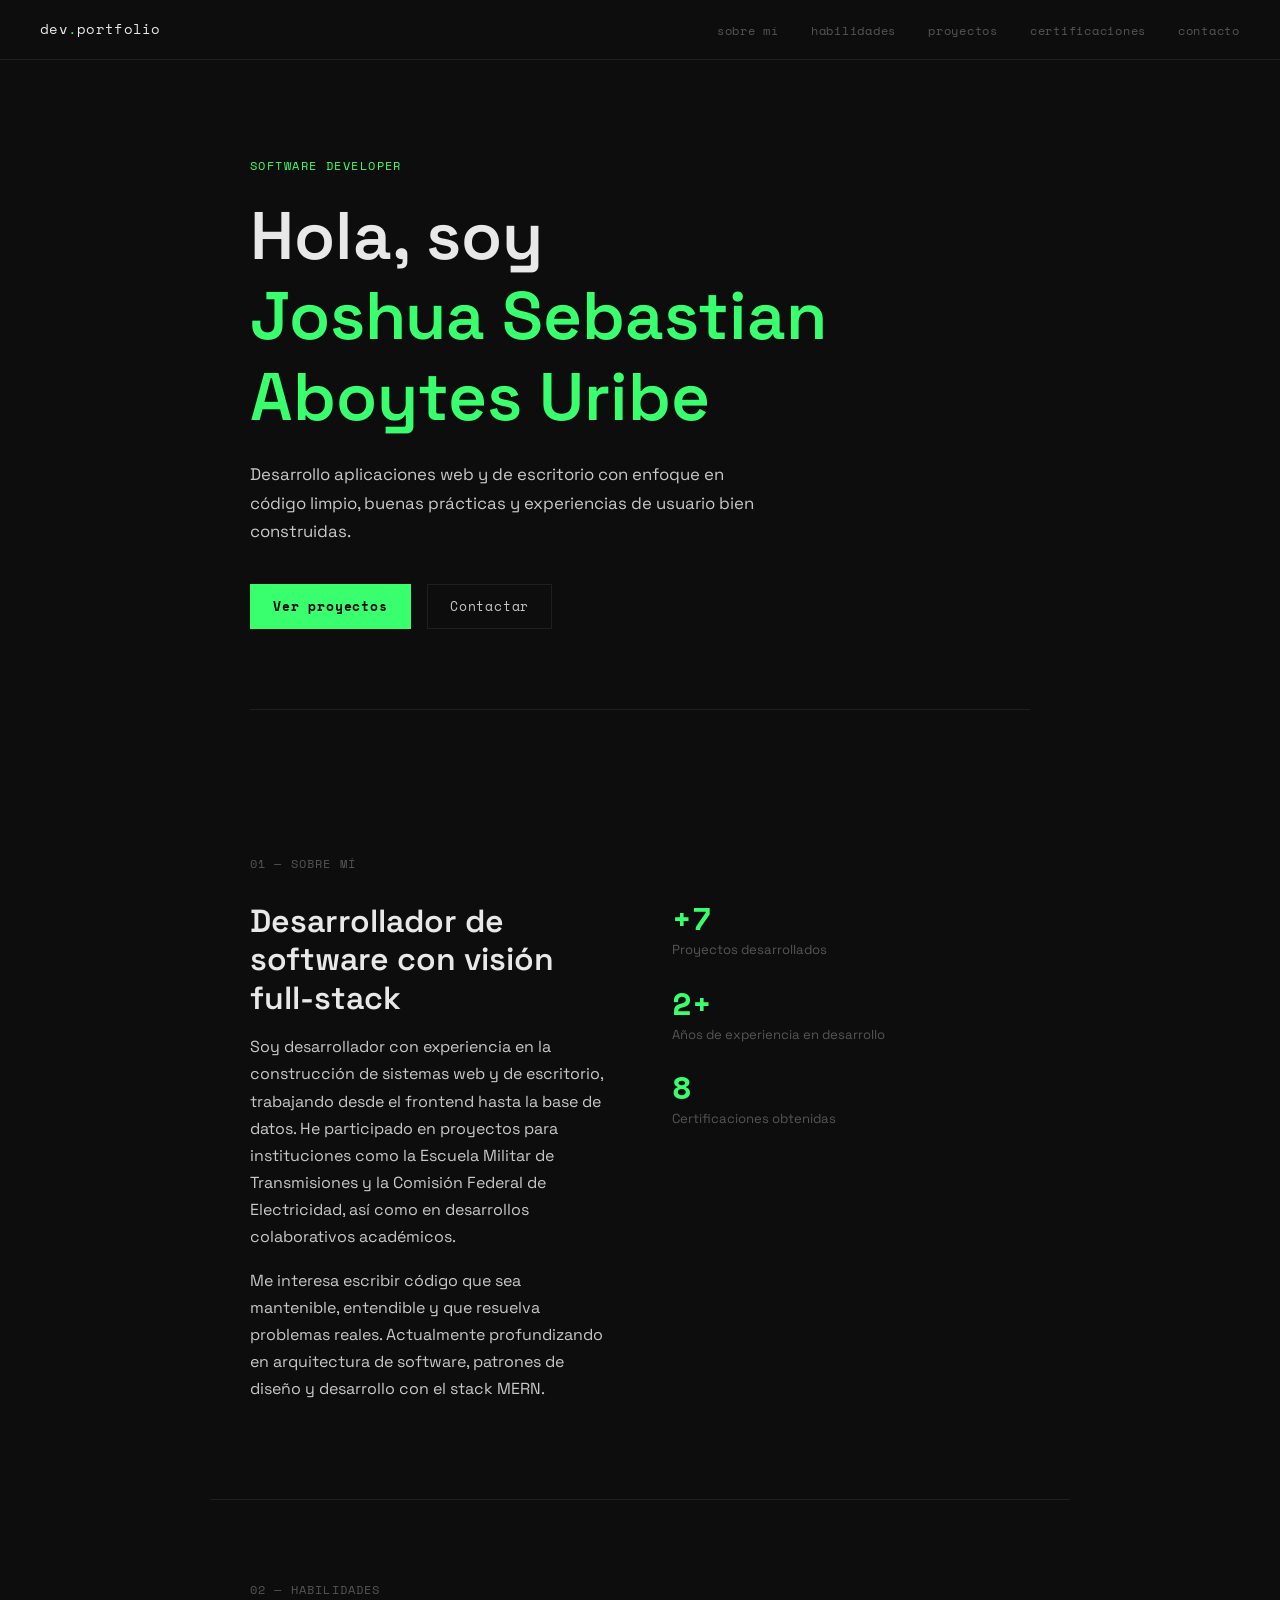
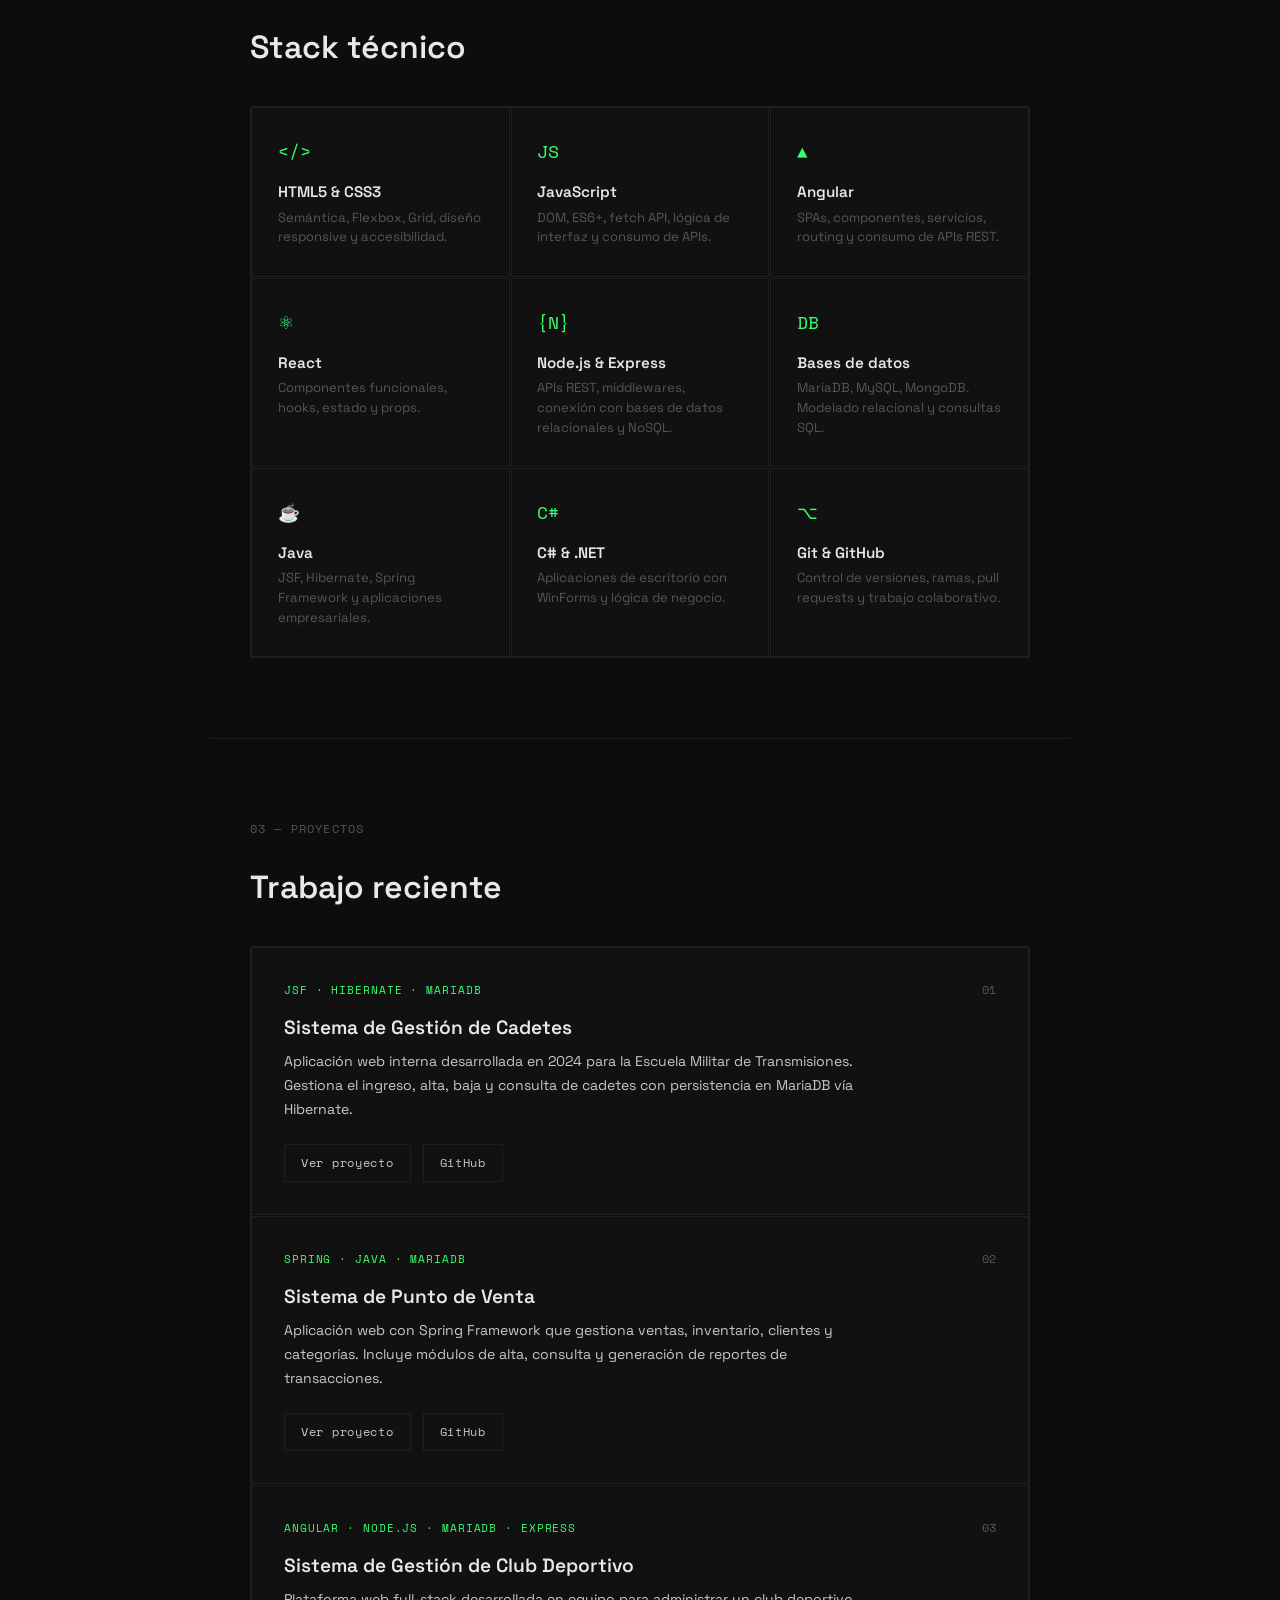
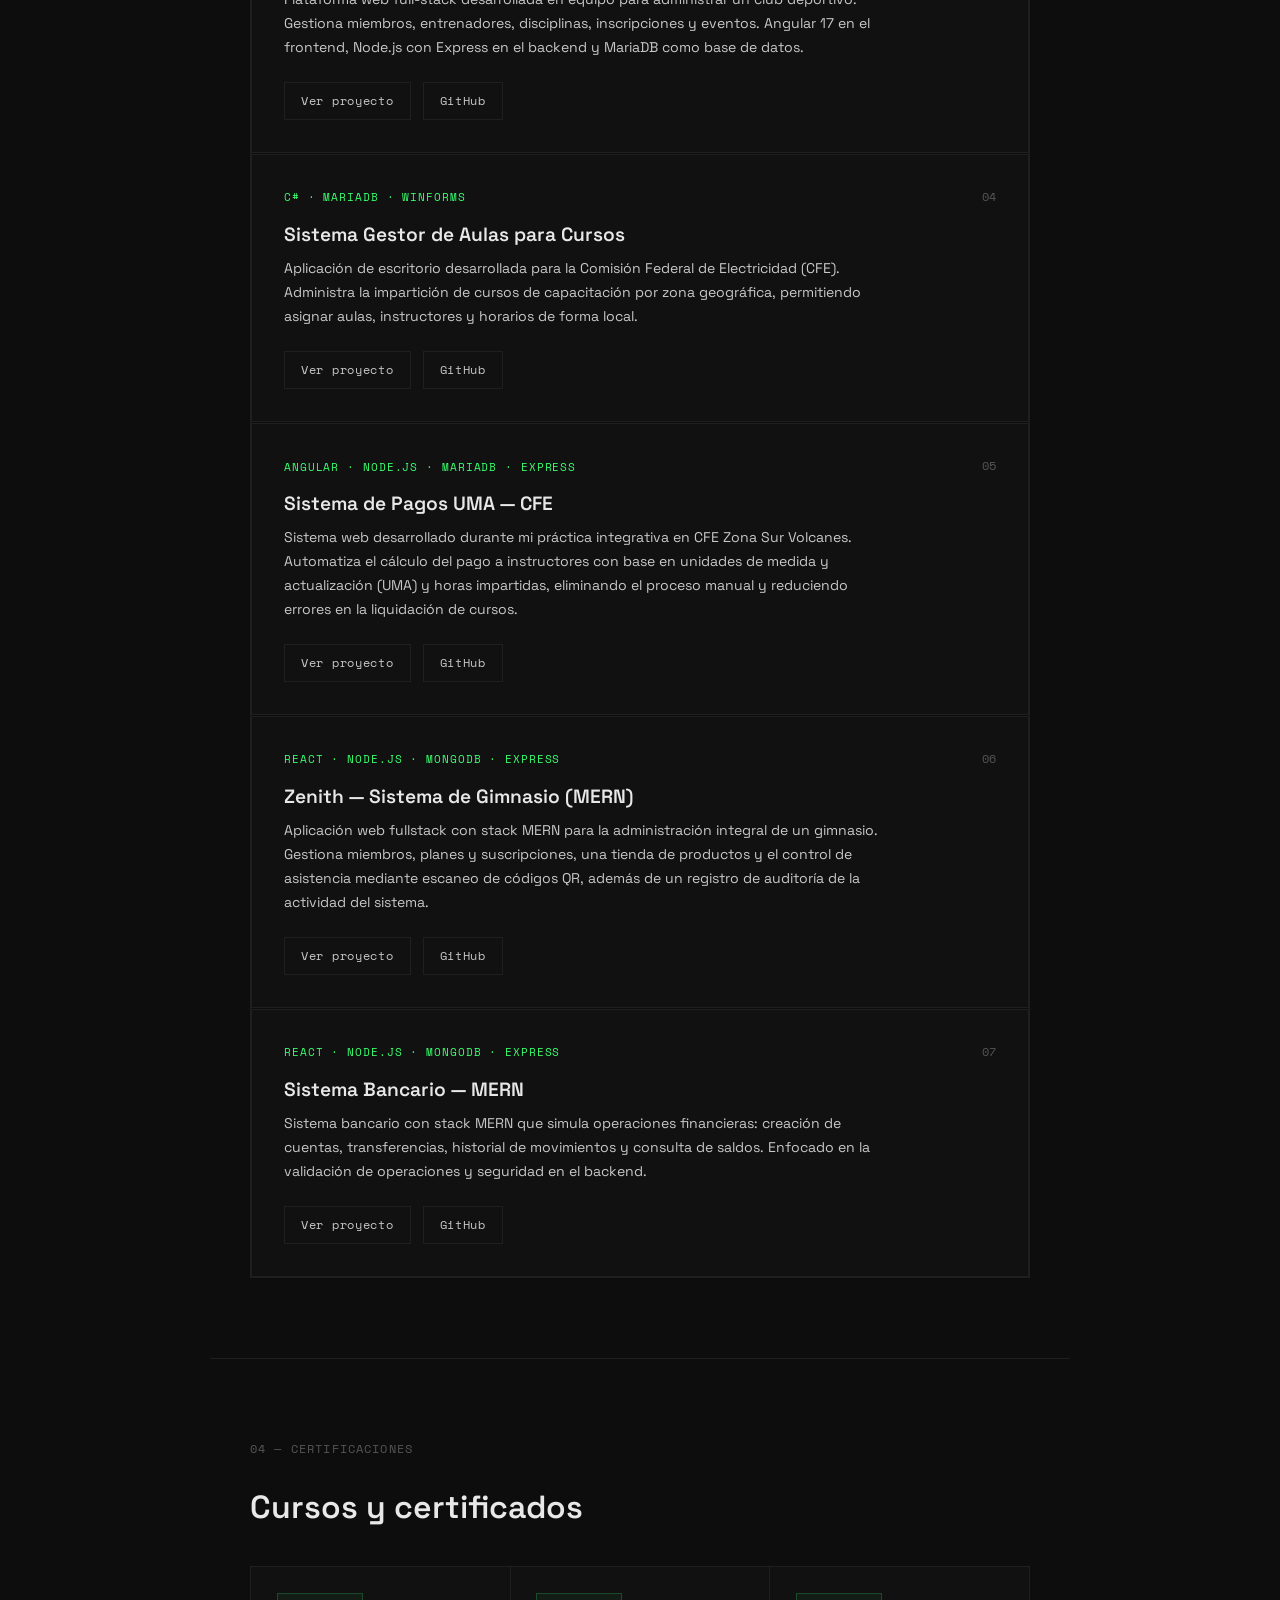
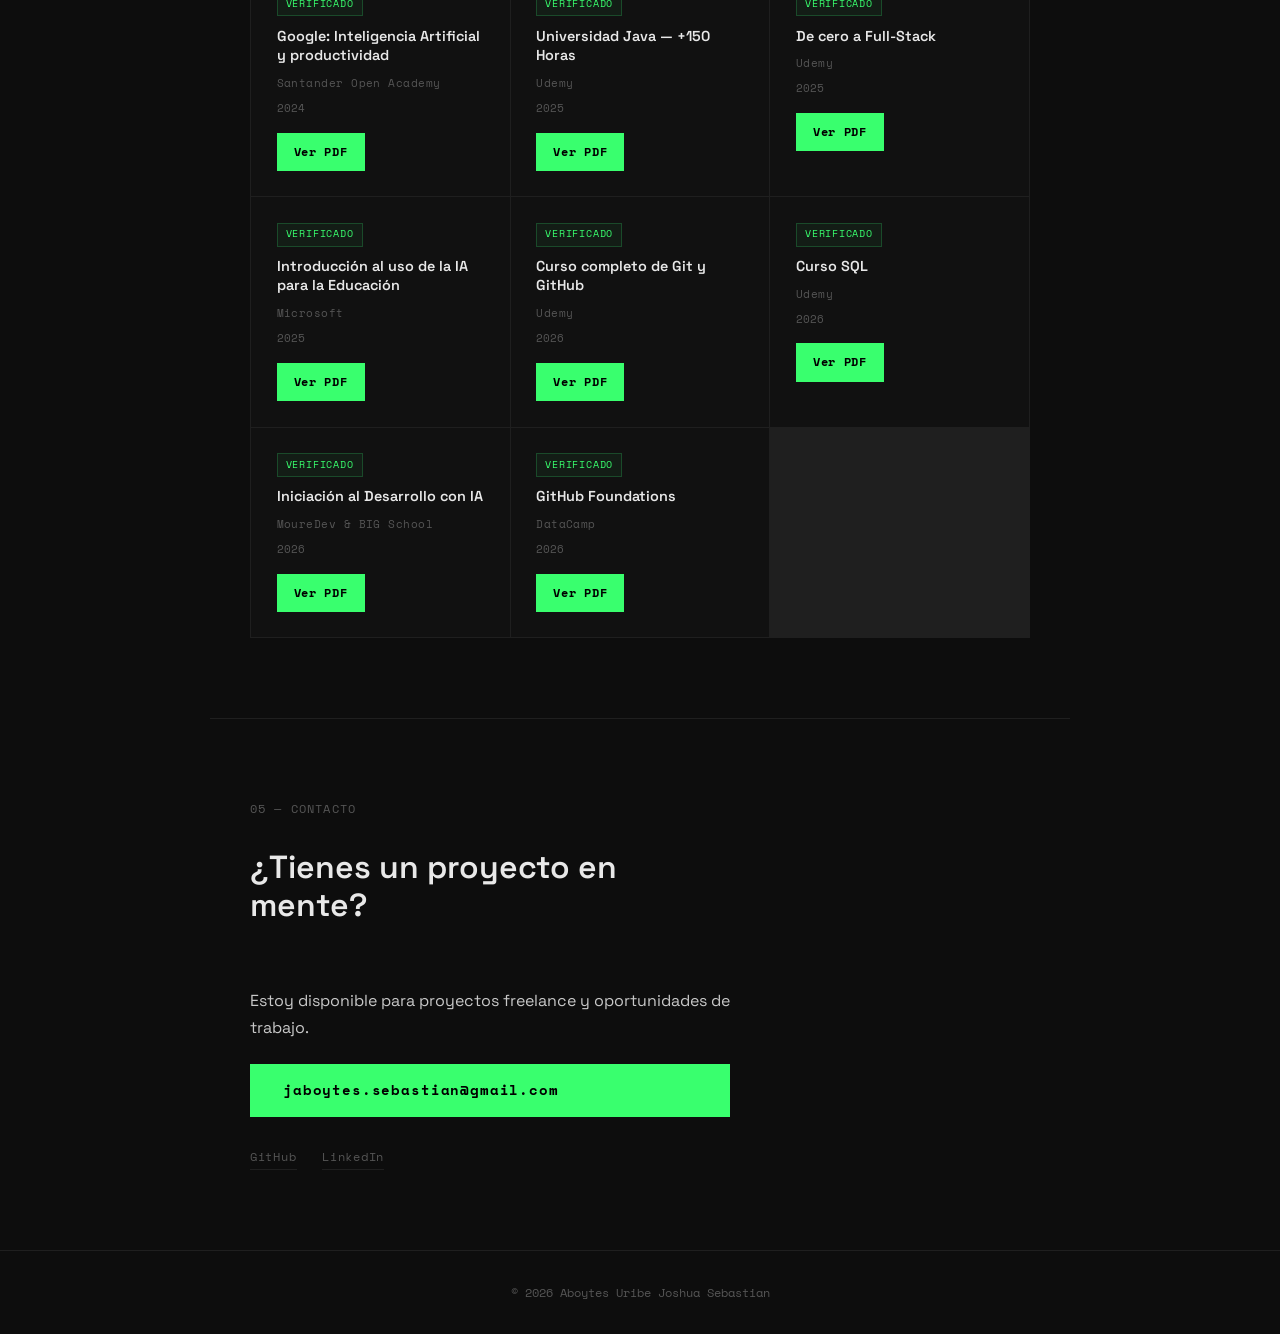
==== commit f8c54db0: "Add proyecto 6 (Zenith MERN) description, screenshots and GitHub Foundations cert" ====
--- a/index.html
+++ b/index.html
@@ -66,7 +66,7 @@
                     <span class="stat-label">Años de experiencia en desarrollo</span>
                 </div>
                 <div class="stat-item">
-                    <span class="stat-num accent">7</span>
+                    <span class="stat-num accent">8</span>
                     <span class="stat-label">Certificaciones obtenidas</span>
                 </div>
             </div>
@@ -219,11 +219,12 @@
                     <span class="project-tag">React · Node.js · MongoDB · Express</span>
                     <span class="project-num">06</span>
                 </div>
-                <h3 class="project-title">Sistema de Gimnasio — MERN</h3>
-                <p class="project-desc">
-                    Aplicación web con stack MERN para la administración de un gimnasio.
-                    Gestiona membresías, rutinas de entrenamiento, pagos y acceso de socios,
-                    con una interfaz construida en React.
+                <h3 class="project-title">Zenith — Sistema de Gimnasio (MERN)</h3>
+                <p class="project-desc">
+                    Aplicación web fullstack con stack MERN para la administración integral de un gimnasio.
+                    Gestiona miembros, planes y suscripciones, una tienda de productos y el control de
+                    asistencia mediante escaneo de códigos QR, además de un registro de auditoría de la
+                    actividad del sistema.
                 </p>
                 <div class="project-actions">
                     <a href="proyectos/proyecto-6.html" class="btn btn-small">Ver proyecto</a>
@@ -323,6 +324,16 @@
                 <span class="cert-year">2026</span>
                 <div class="cert-actions">
                     <a href="certificaciones/cert-7.pdf" target="_blank" class="btn btn-small btn-primary">Ver PDF</a>
+                </div>
+            </div>
+
+            <div class="cert-card">
+                <span class="cert-badge">Verificado</span>
+                <span class="cert-name">GitHub Foundations</span>
+                <span class="cert-issuer">DataCamp</span>
+                <span class="cert-year">2026</span>
+                <div class="cert-actions">
+                    <a href="certificaciones/cert-8.pdf" target="_blank" class="btn btn-small btn-primary">Ver PDF</a>
                 </div>
             </div>
 
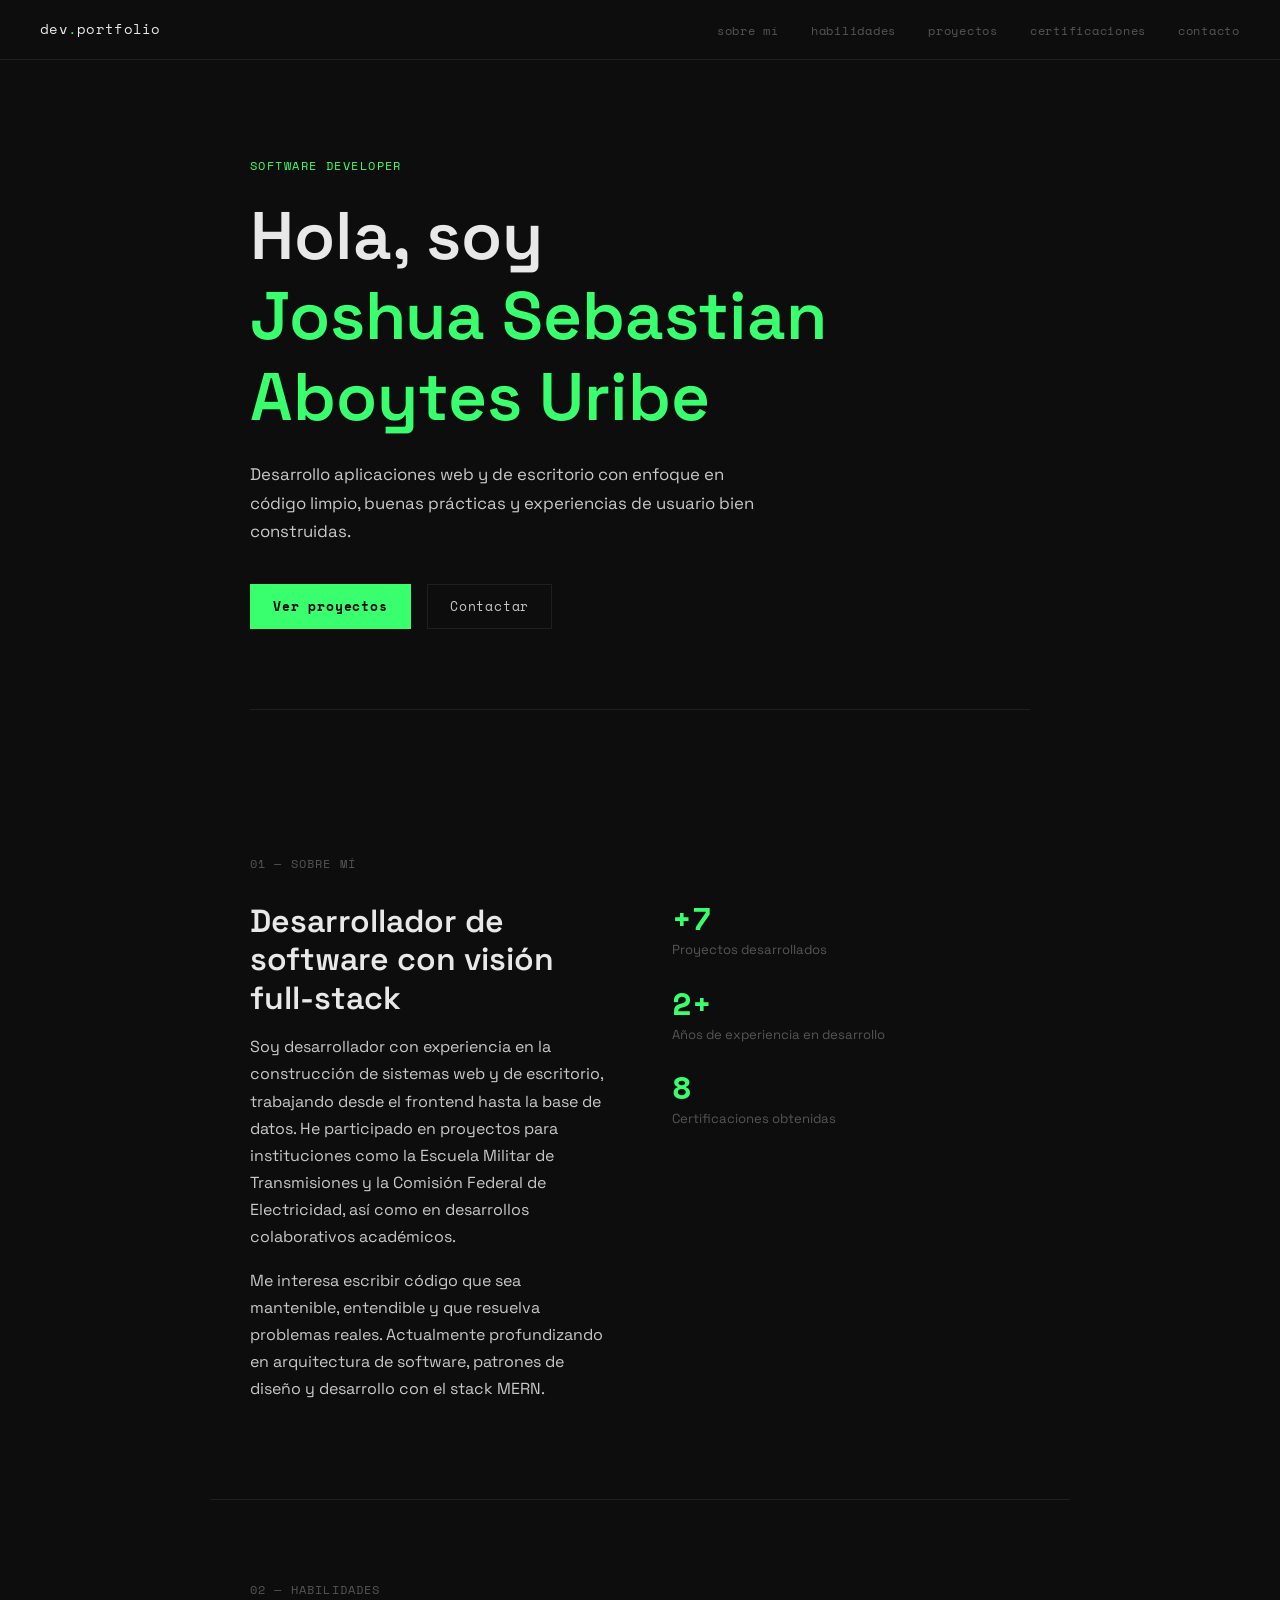
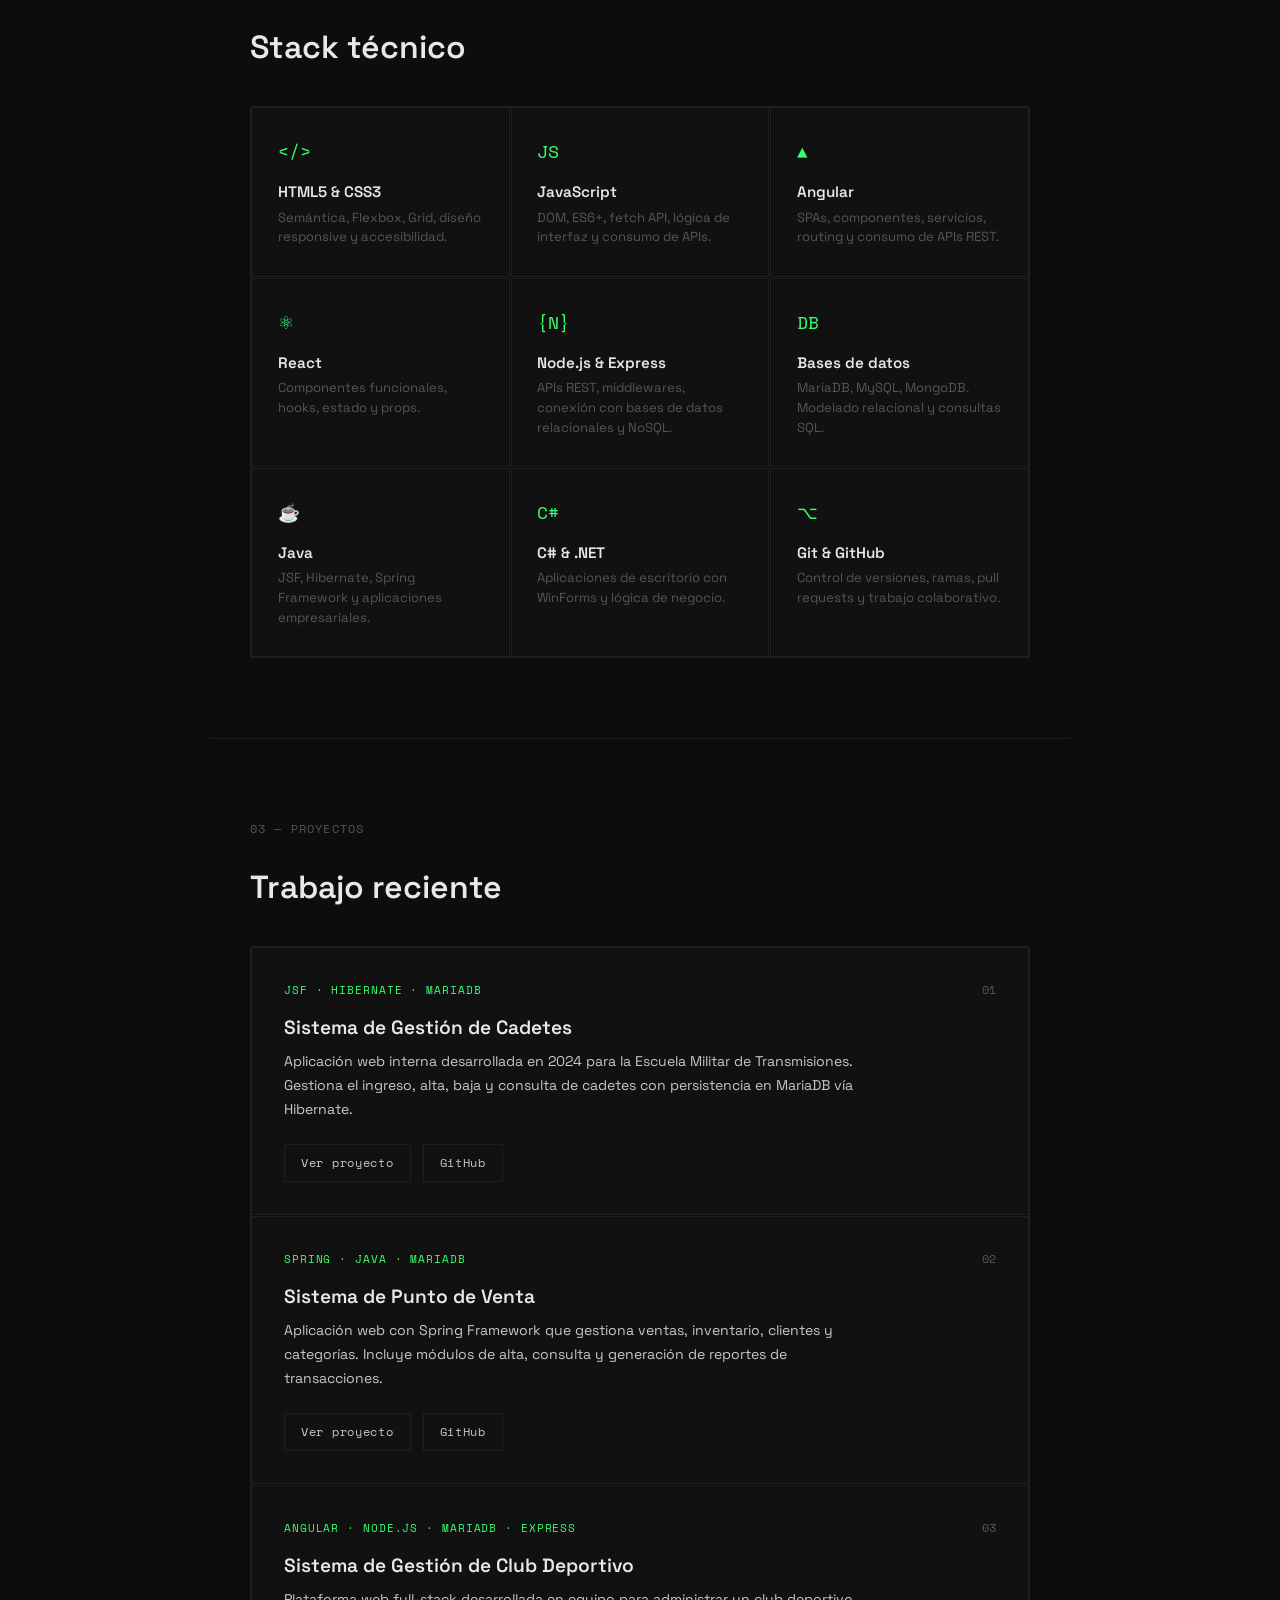
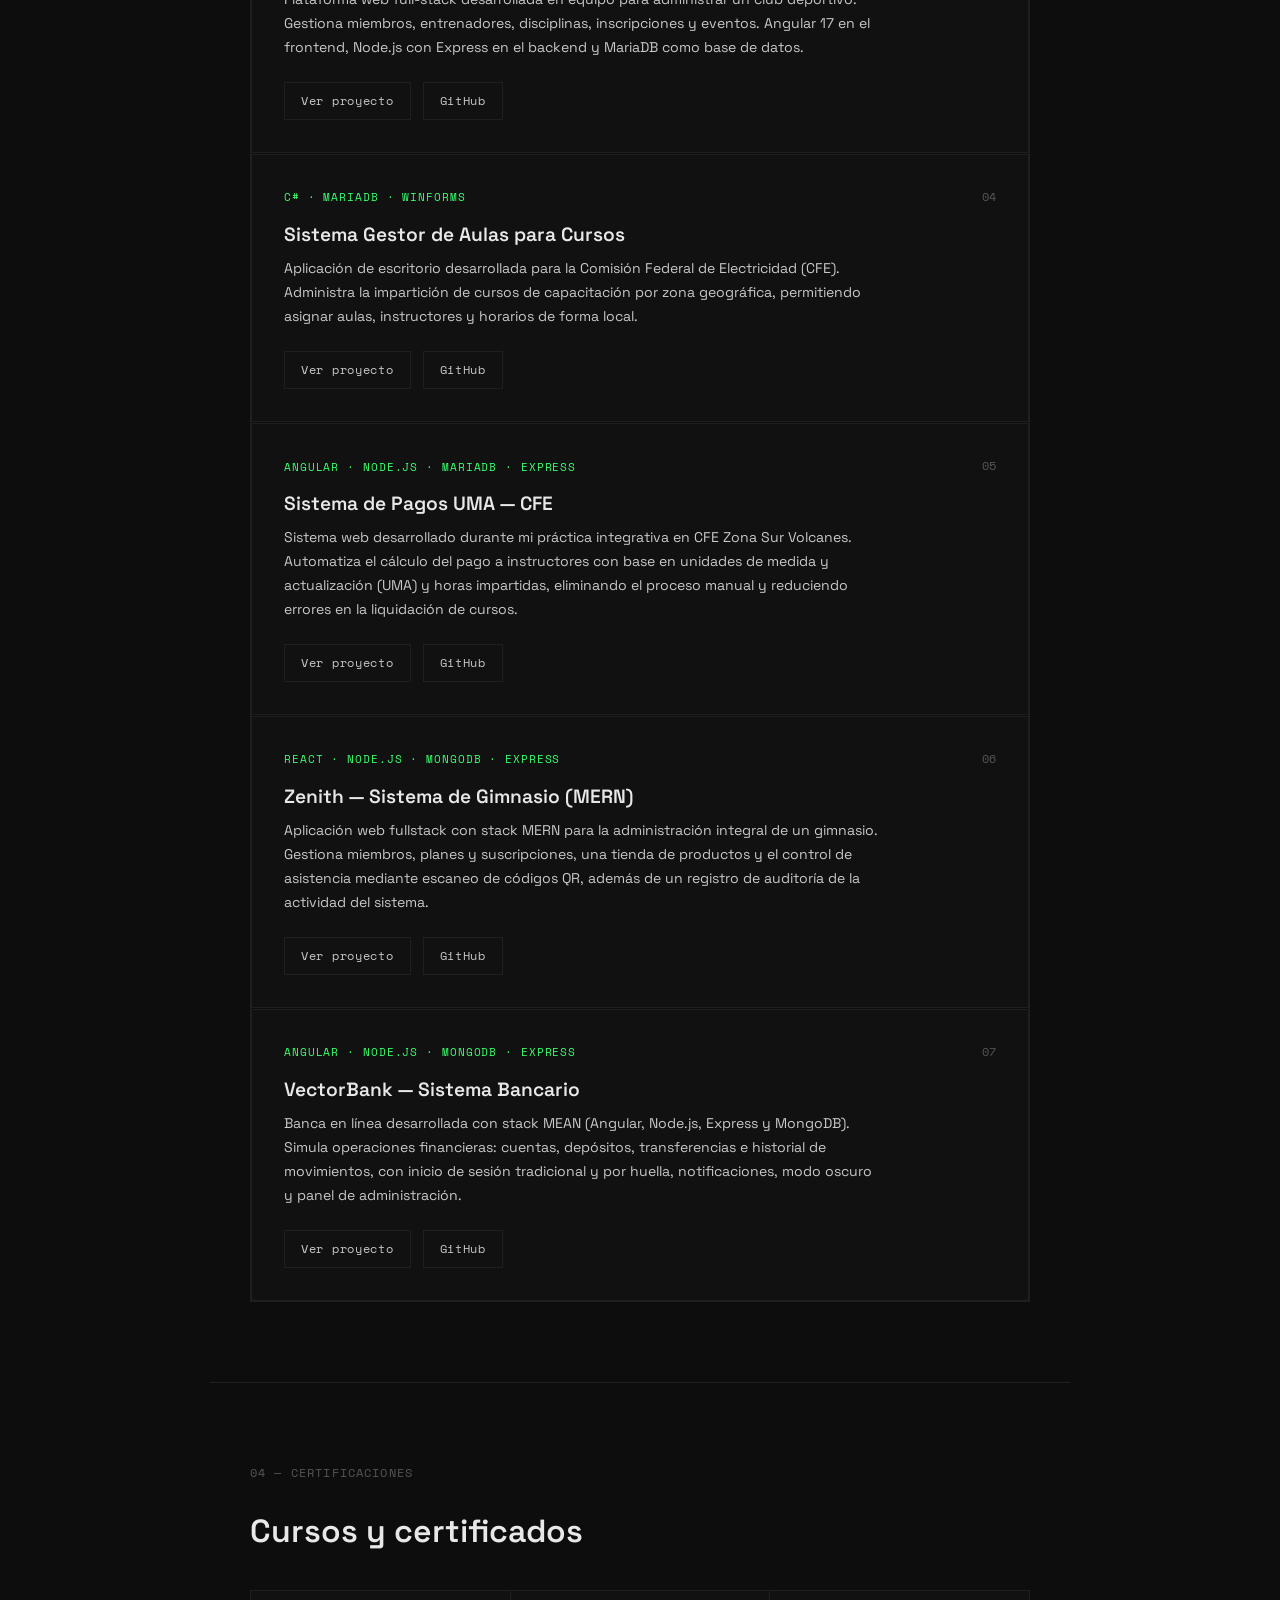
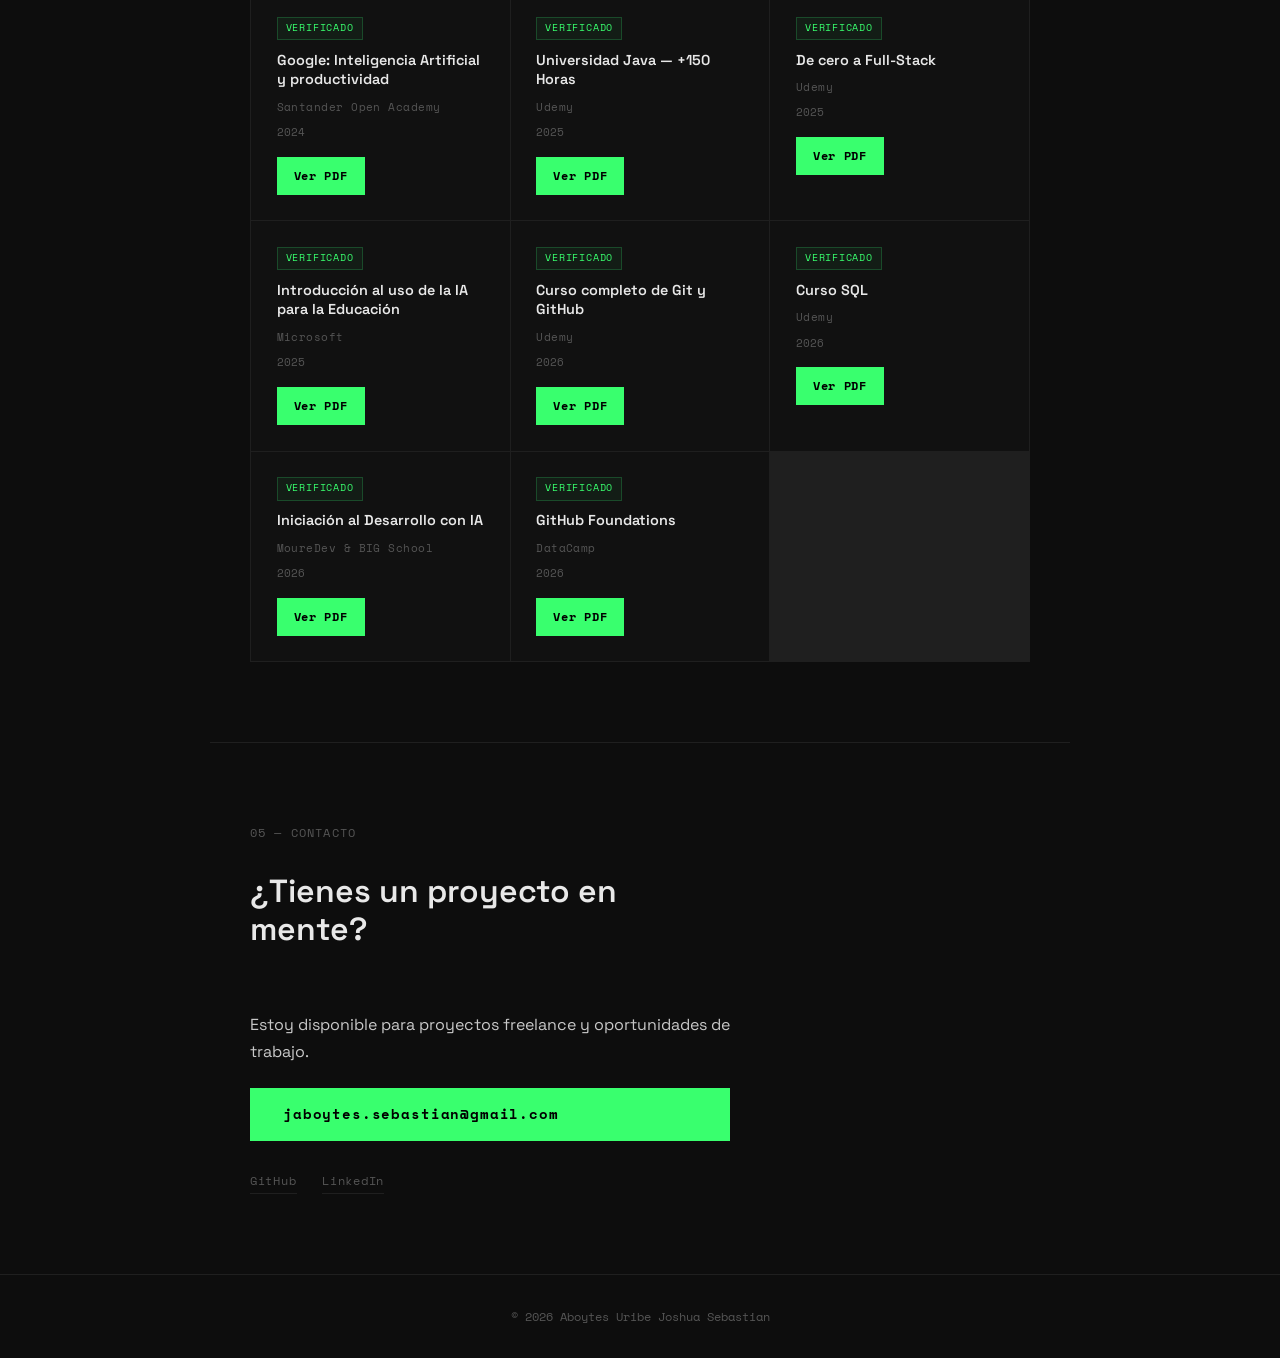
==== commit 02020450: "Add proyecto 7 (VectorBank MEAN) page with screenshots and update project card" ====
--- a/index.html
+++ b/index.html
@@ -234,14 +234,15 @@
 
             <div class="project-card">
                 <div class="project-header">
-                    <span class="project-tag">React · Node.js · MongoDB · Express</span>
+                    <span class="project-tag">Angular · Node.js · MongoDB · Express</span>
                     <span class="project-num">07</span>
                 </div>
-                <h3 class="project-title">Sistema Bancario — MERN</h3>
-                <p class="project-desc">
-                    Sistema bancario con stack MERN que simula operaciones financieras: creación de
-                    cuentas, transferencias, historial de movimientos y consulta de saldos. Enfocado
-                    en la validación de operaciones y seguridad en el backend.
+                <h3 class="project-title">VectorBank — Sistema Bancario</h3>
+                <p class="project-desc">
+                    Banca en línea desarrollada con stack MEAN (Angular, Node.js, Express y MongoDB).
+                    Simula operaciones financieras: cuentas, depósitos, transferencias e historial de
+                    movimientos, con inicio de sesión tradicional y por huella, notificaciones,
+                    modo oscuro y panel de administración.
                 </p>
                 <div class="project-actions">
                     <a href="proyectos/proyecto-7.html" class="btn btn-small">Ver proyecto</a>
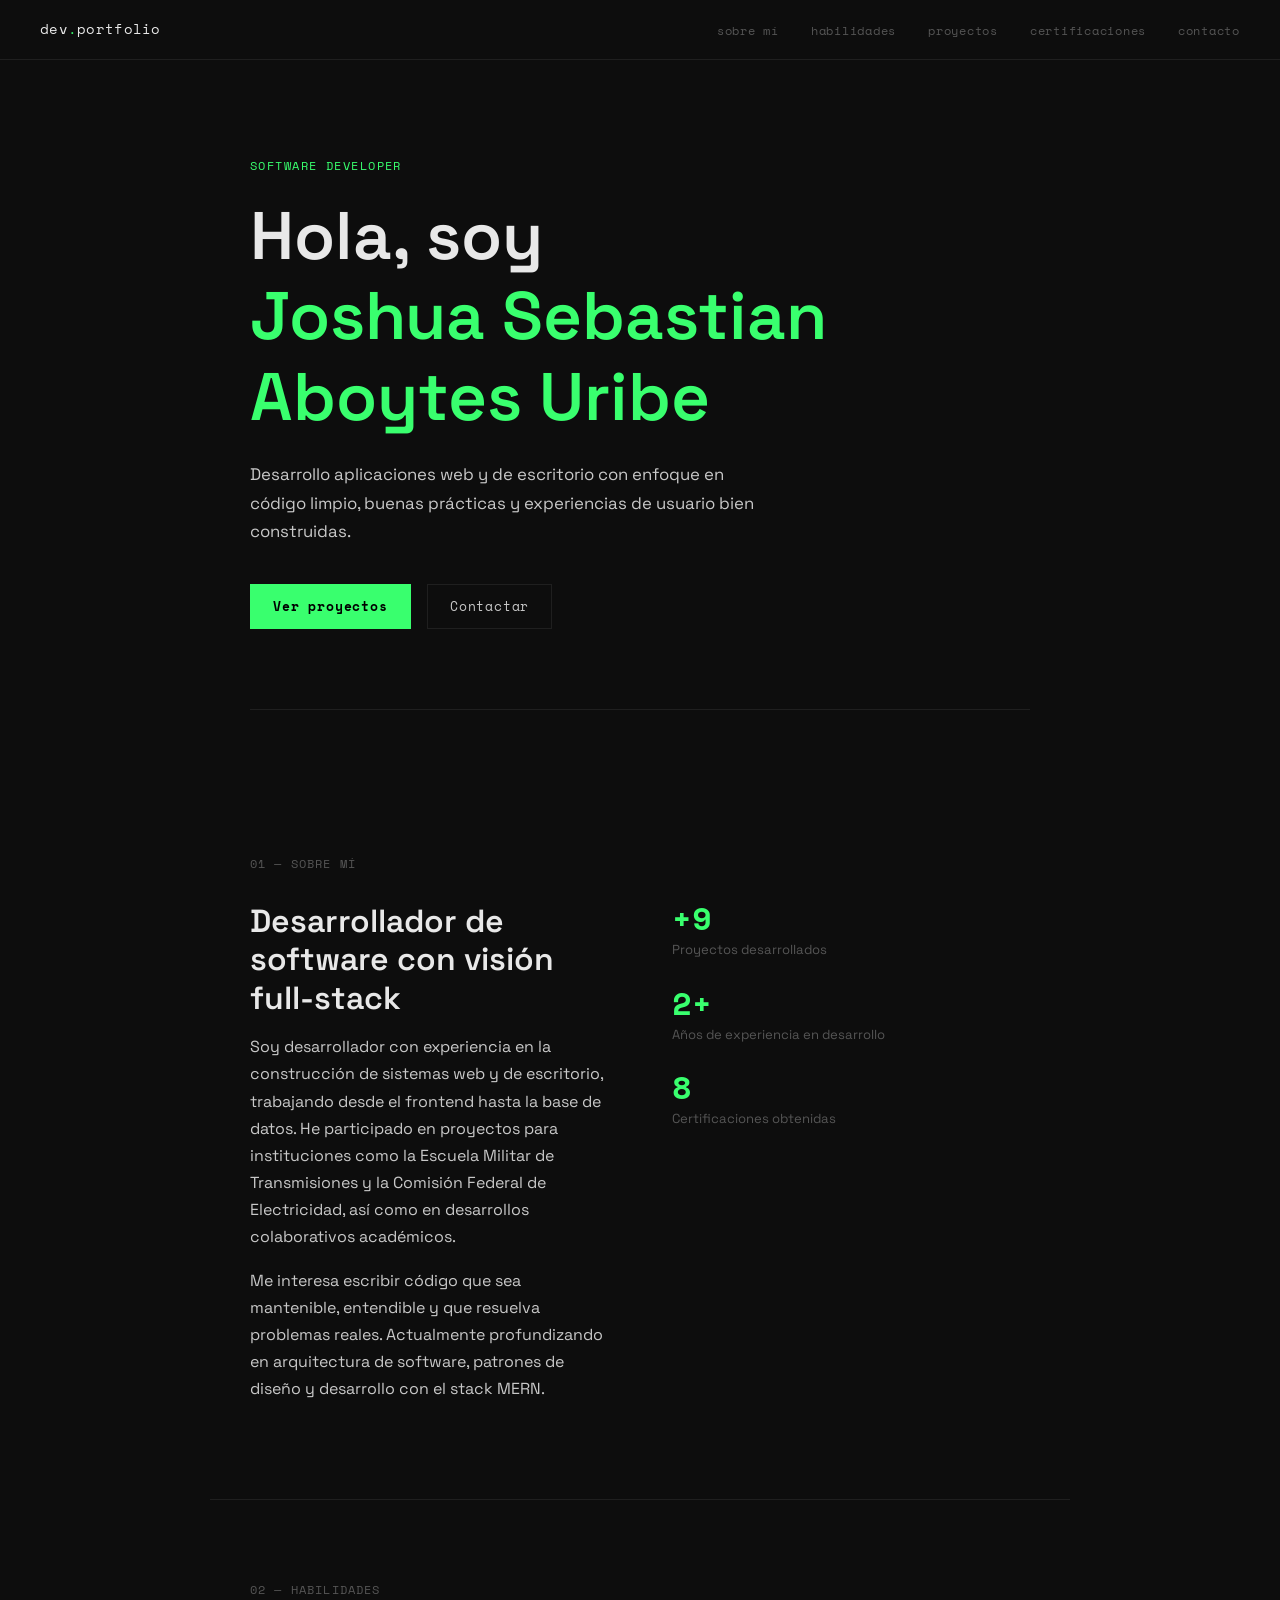
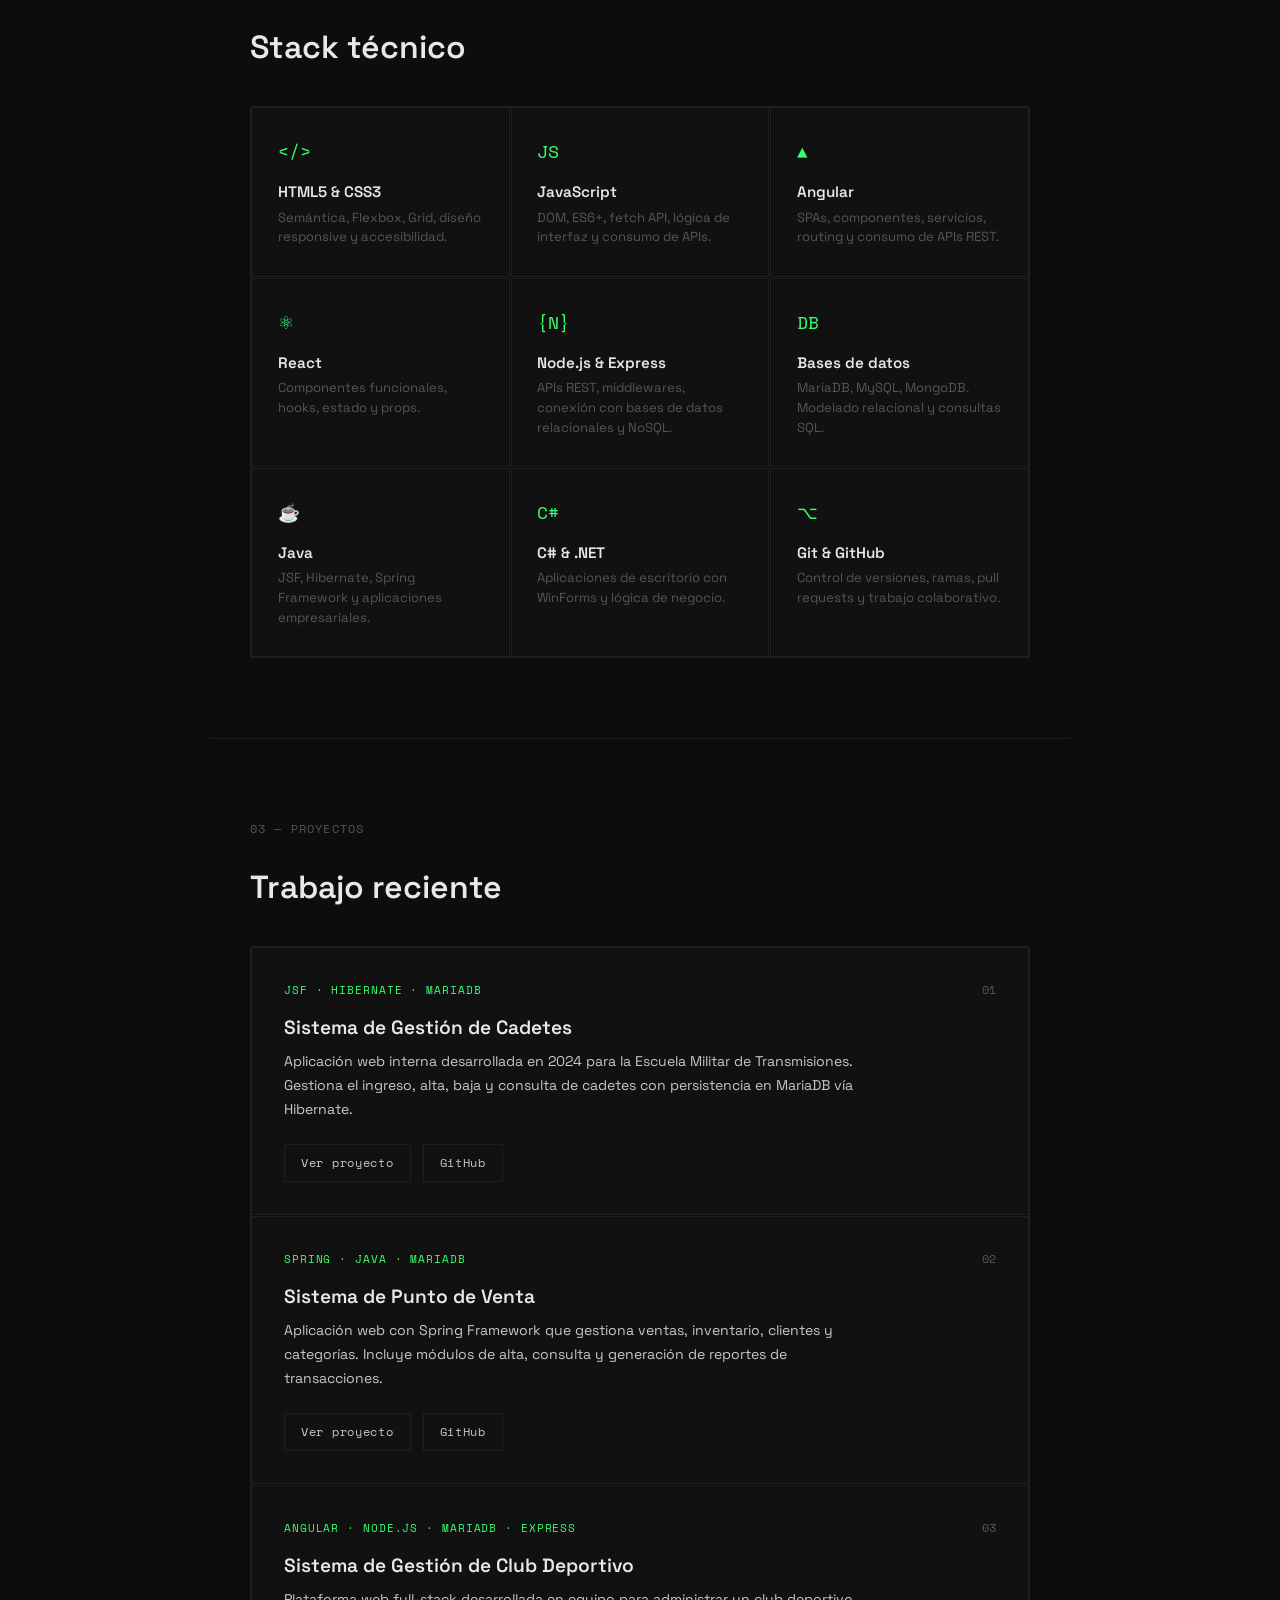
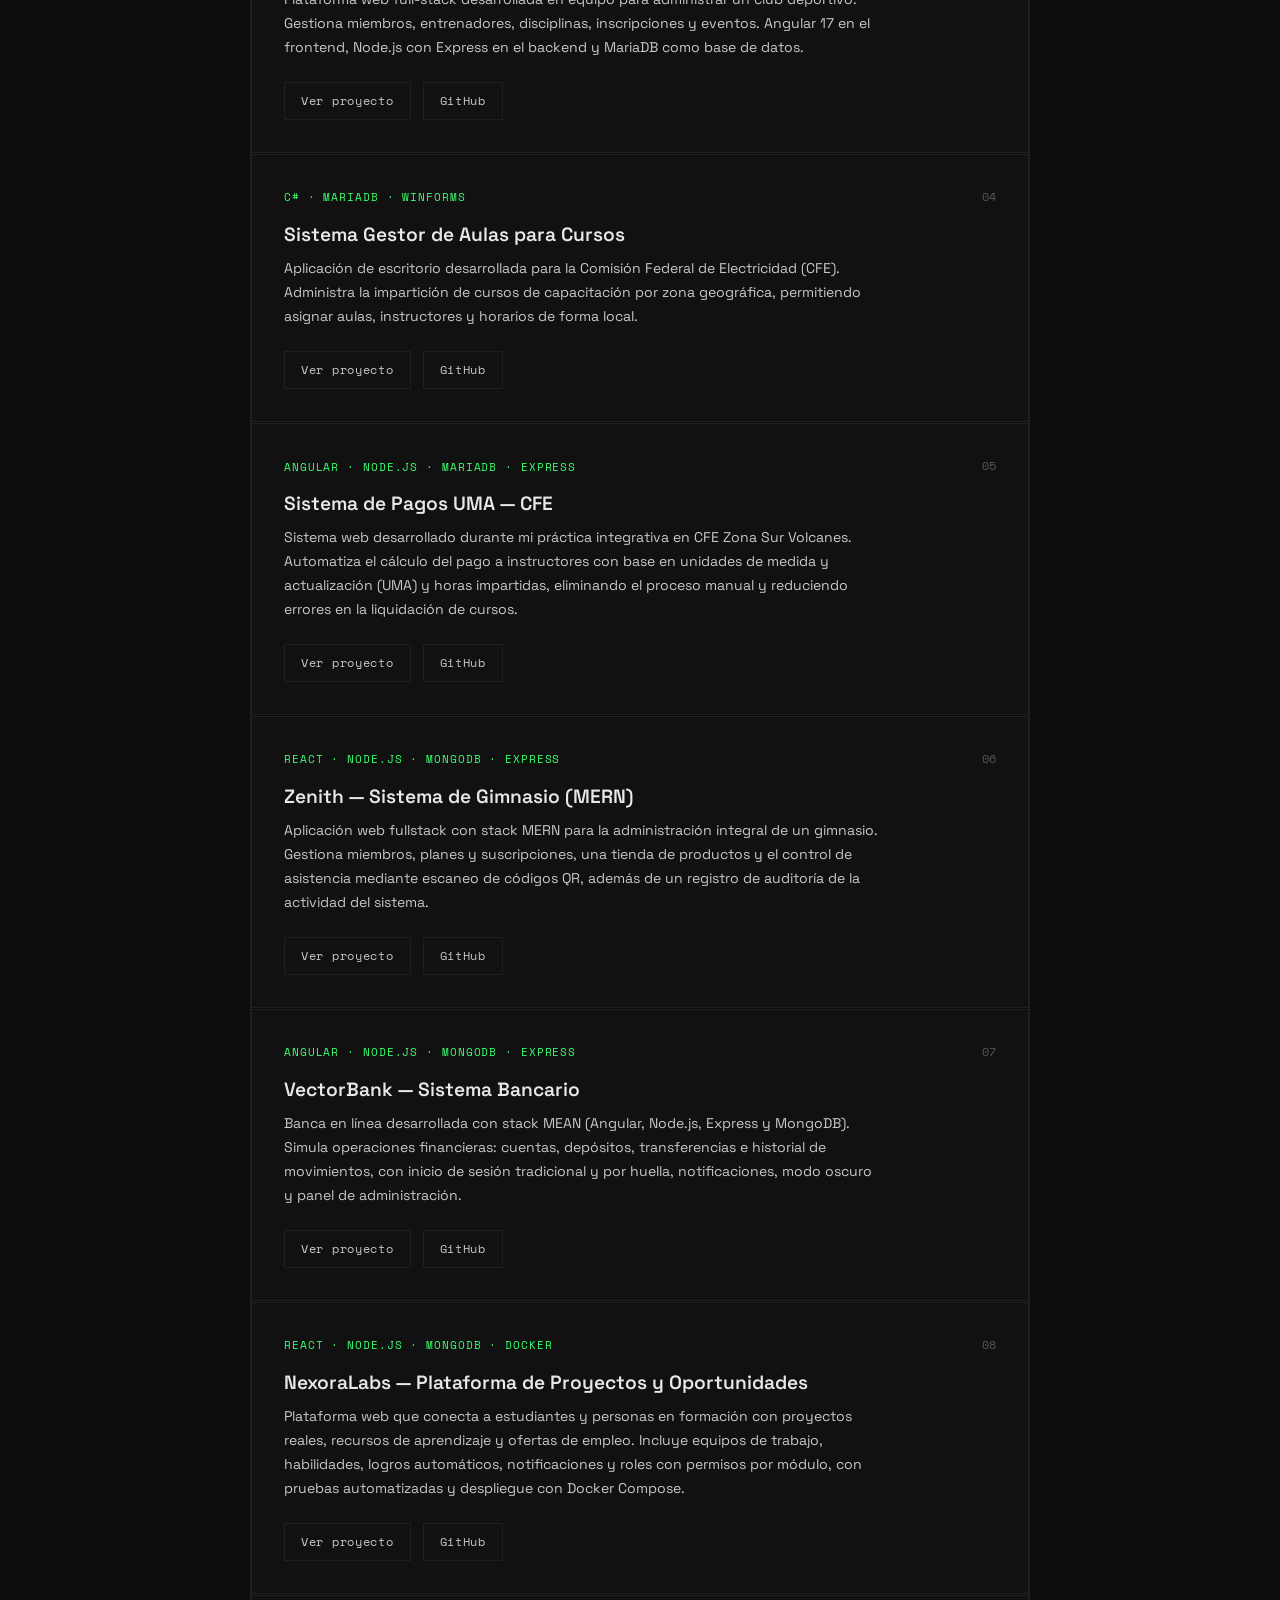
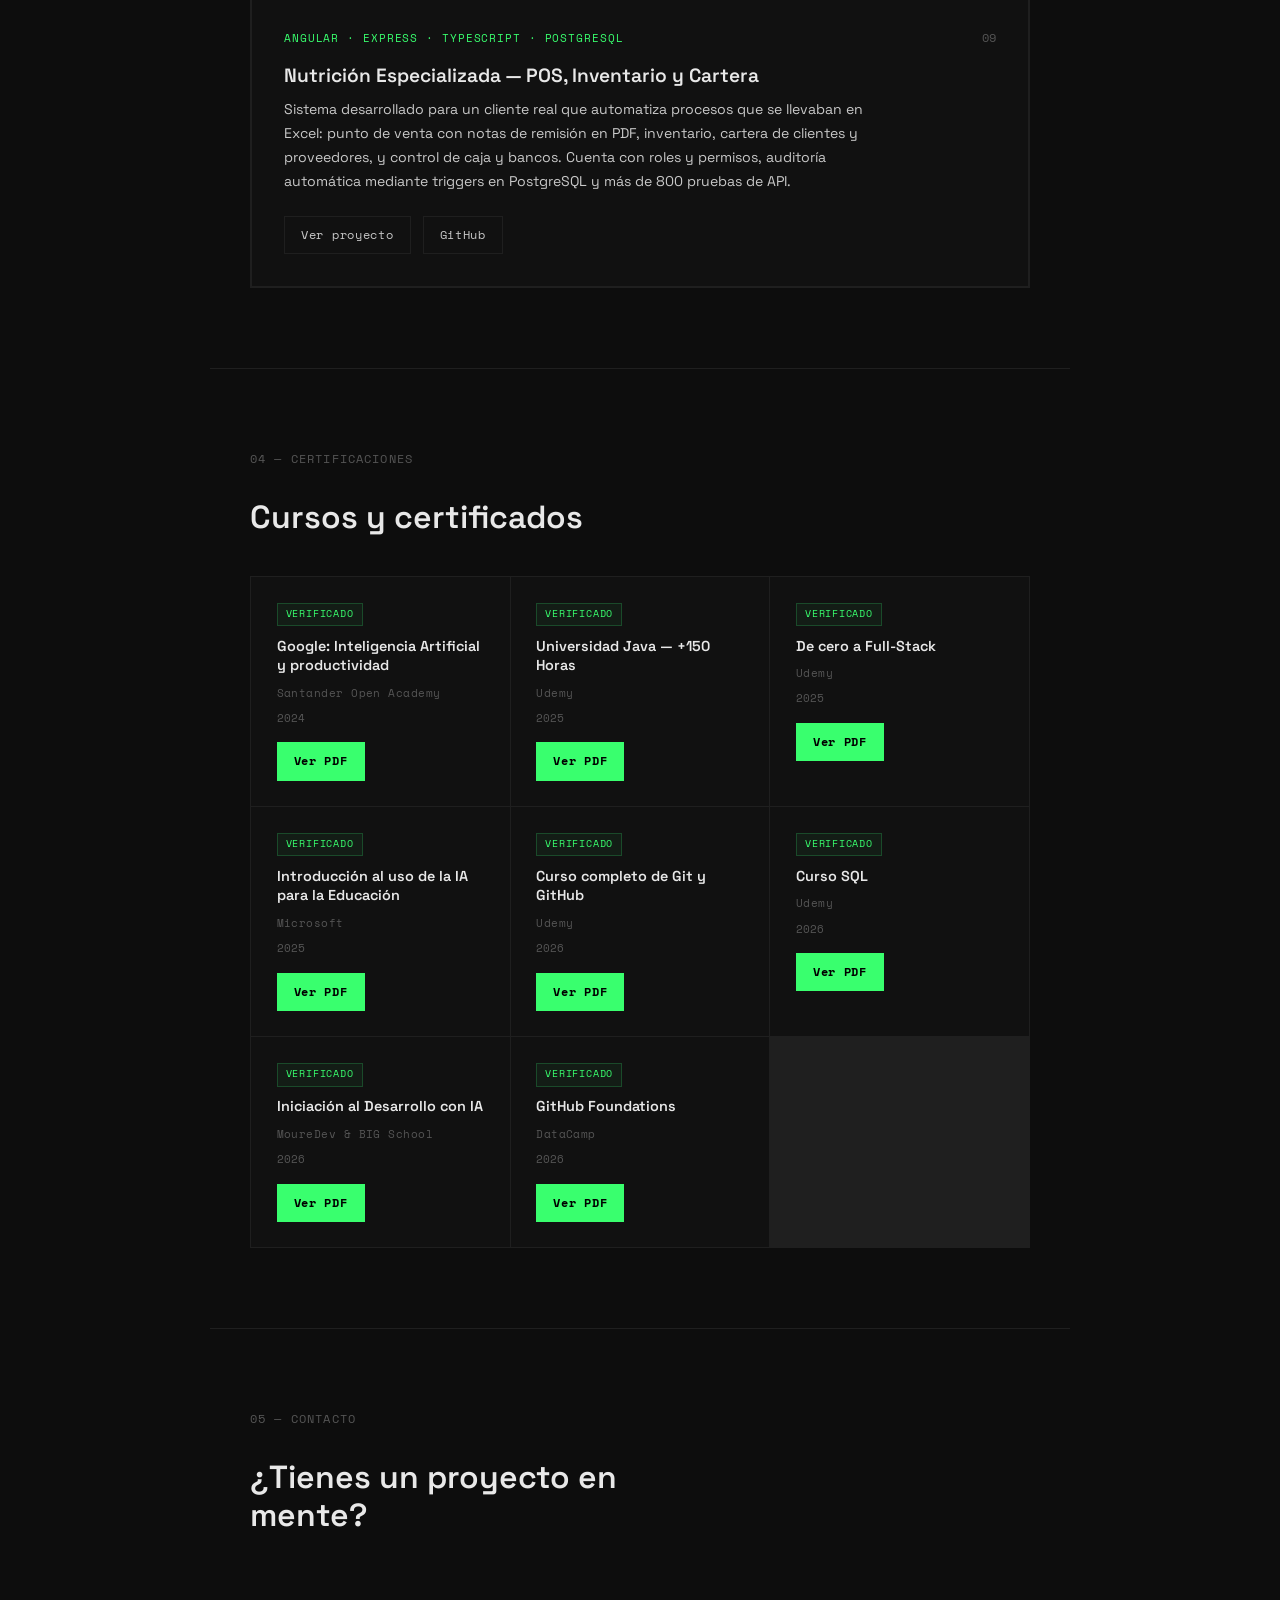
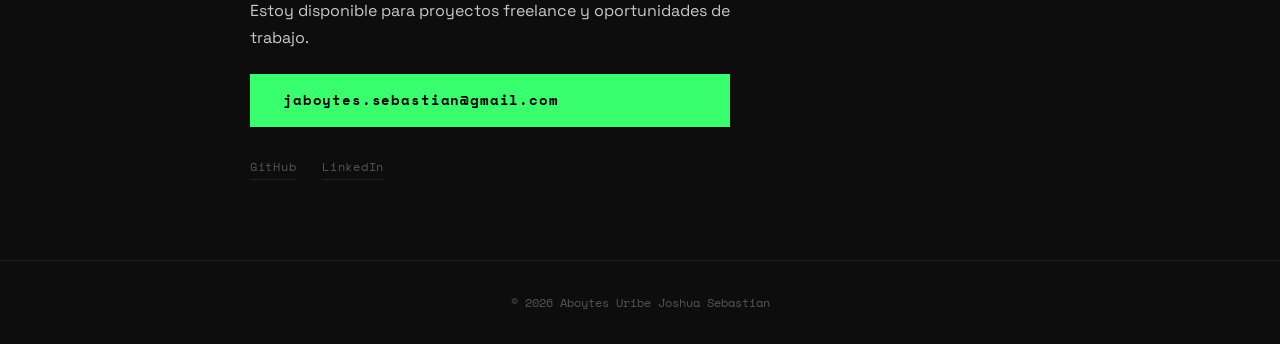
==== commit 4a1a5a27: "." ====
--- a/index.html
+++ b/index.html
@@ -58,7 +58,7 @@
             </div>
             <div class="about-stats">
                 <div class="stat-item">
-                    <span class="stat-num accent">+7</span>
+                    <span class="stat-num accent">+9</span>
                     <span class="stat-label">Proyectos desarrollados</span>
                 </div>
                 <div class="stat-item">
@@ -246,6 +246,42 @@
                 </p>
                 <div class="project-actions">
                     <a href="proyectos/proyecto-7.html" class="btn btn-small">Ver proyecto</a>
+                    <a href="https://github.com/JoshFDev" target="_blank" class="btn btn-small btn-ghost">GitHub</a>
+                </div>
+            </div>
+
+            <div class="project-card">
+                <div class="project-header">
+                    <span class="project-tag">React · Node.js · MongoDB · Docker</span>
+                    <span class="project-num">08</span>
+                </div>
+                <h3 class="project-title">NexoraLabs — Plataforma de Proyectos y Oportunidades</h3>
+                <p class="project-desc">
+                    Plataforma web que conecta a estudiantes y personas en formación con proyectos reales,
+                    recursos de aprendizaje y ofertas de empleo. Incluye equipos de trabajo, habilidades,
+                    logros automáticos, notificaciones y roles con permisos por módulo, con pruebas
+                    automatizadas y despliegue con Docker Compose.
+                </p>
+                <div class="project-actions">
+                    <a href="proyectos/proyecto-8.html" class="btn btn-small">Ver proyecto</a>
+                    <a href="https://github.com/JoshFDev/NexoraLabs" target="_blank" class="btn btn-small btn-ghost">GitHub</a>
+                </div>
+            </div>
+
+            <div class="project-card">
+                <div class="project-header">
+                    <span class="project-tag">Angular · Express · TypeScript · PostgreSQL</span>
+                    <span class="project-num">09</span>
+                </div>
+                <h3 class="project-title">Nutrición Especializada — POS, Inventario y Cartera</h3>
+                <p class="project-desc">
+                    Sistema desarrollado para un cliente real que automatiza procesos que se llevaban en
+                    Excel: punto de venta con notas de remisión en PDF, inventario, cartera de clientes y
+                    proveedores, y control de caja y bancos. Cuenta con roles y permisos, auditoría
+                    automática mediante triggers en PostgreSQL y más de 800 pruebas de API.
+                </p>
+                <div class="project-actions">
+                    <a href="proyectos/proyecto-9.html" class="btn btn-small">Ver proyecto</a>
                     <a href="https://github.com/JoshFDev" target="_blank" class="btn btn-small btn-ghost">GitHub</a>
                 </div>
             </div>
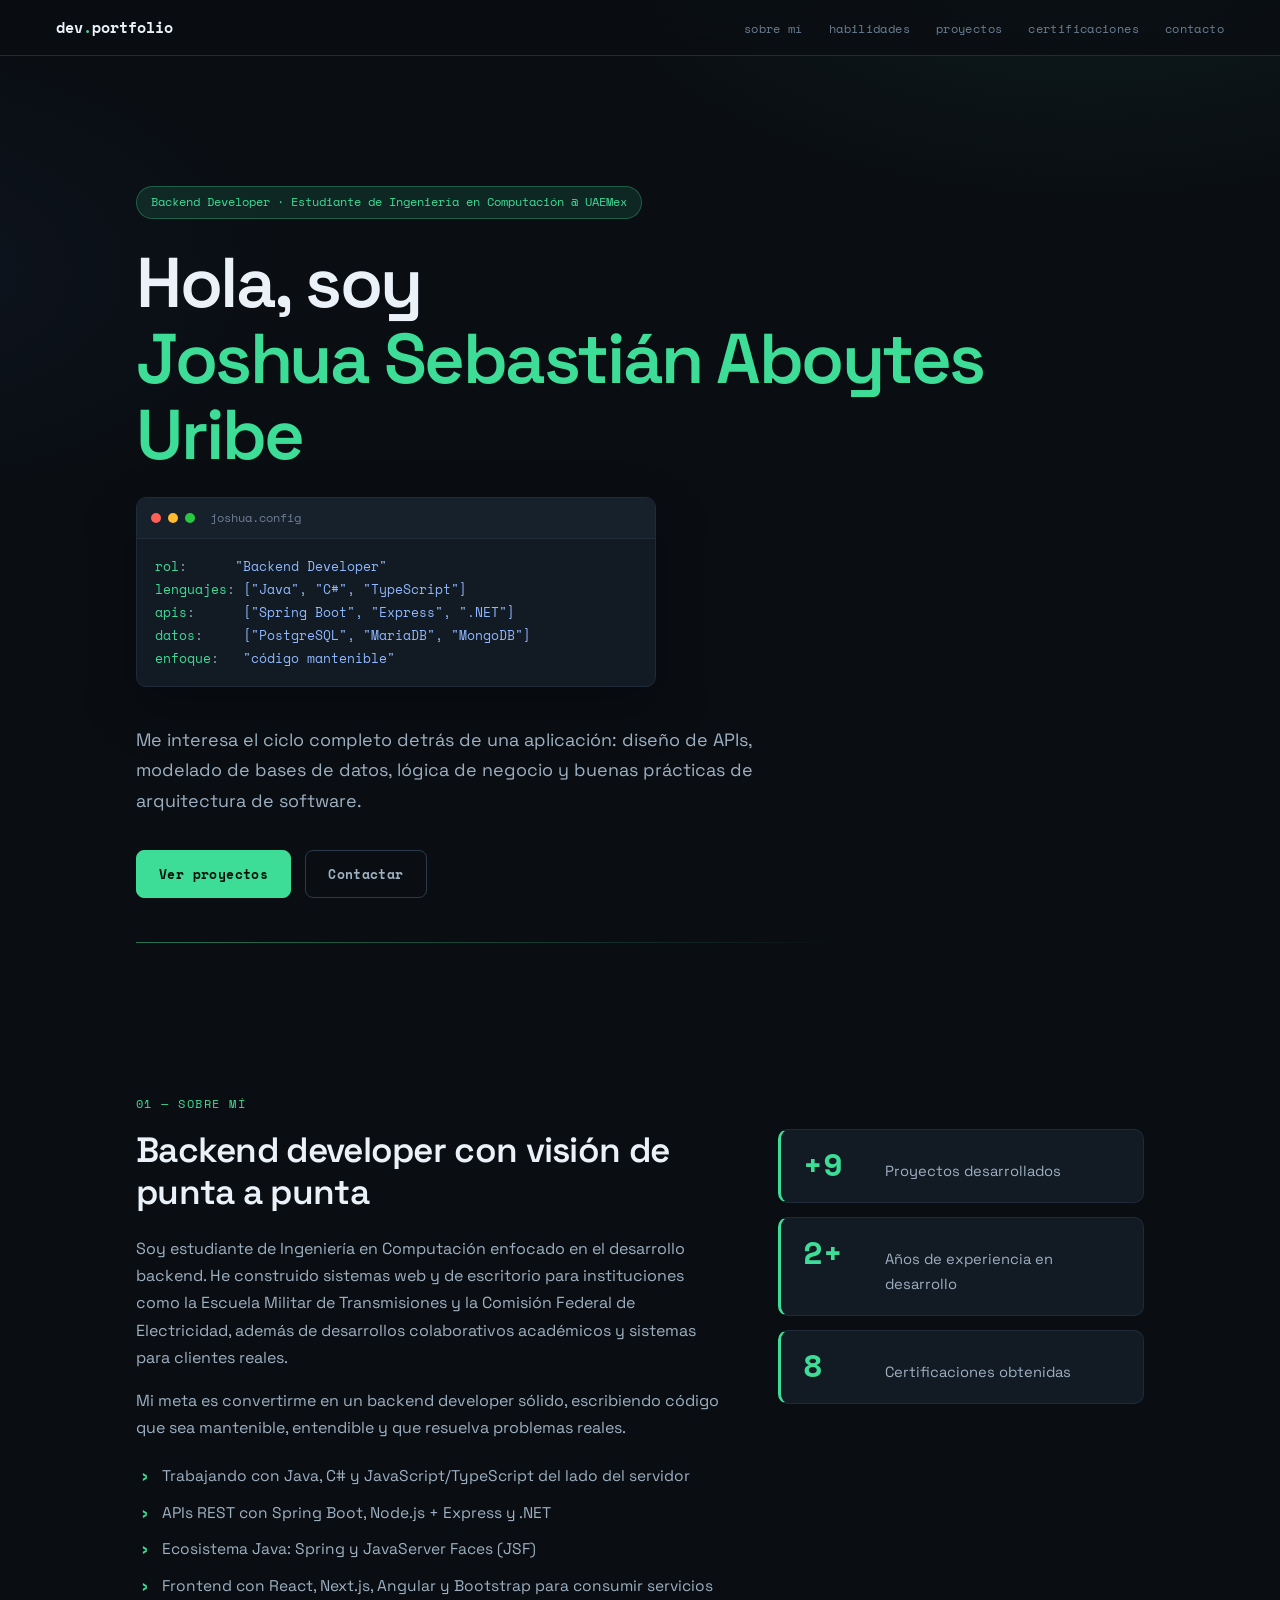
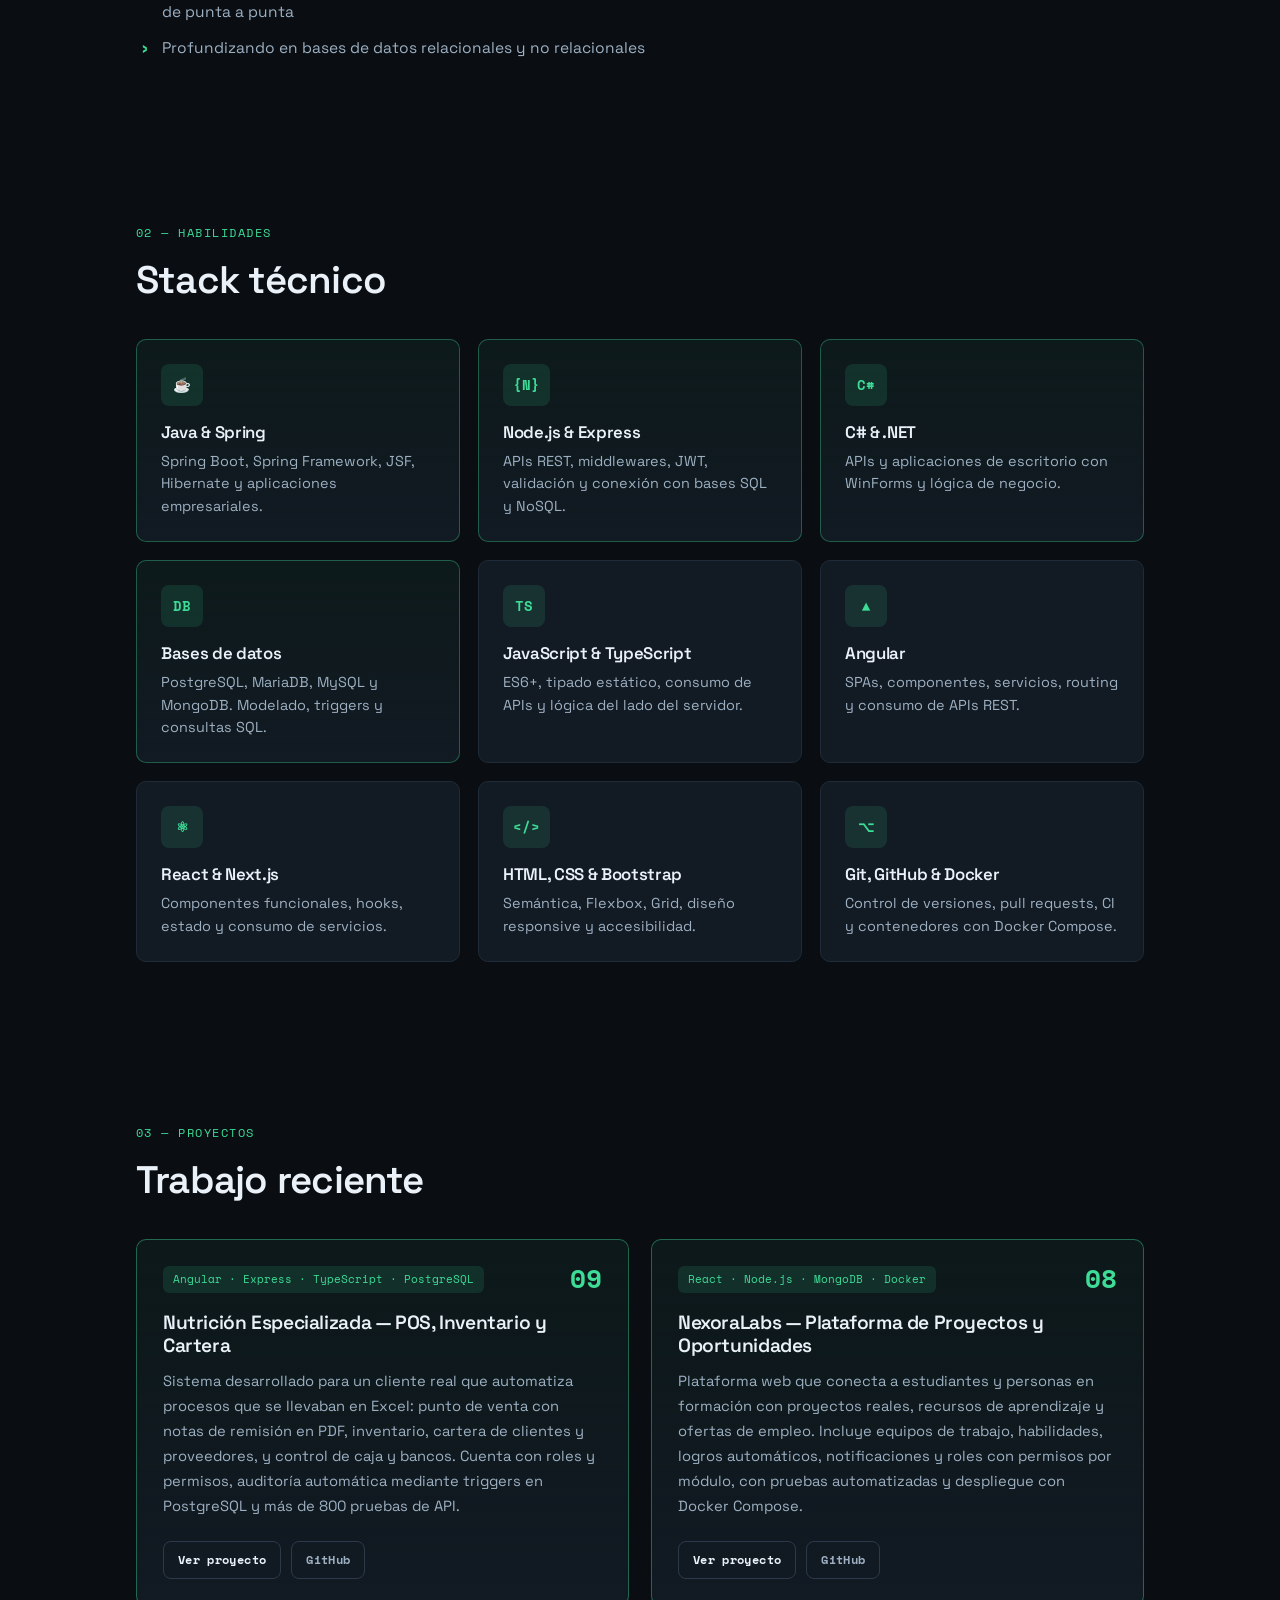
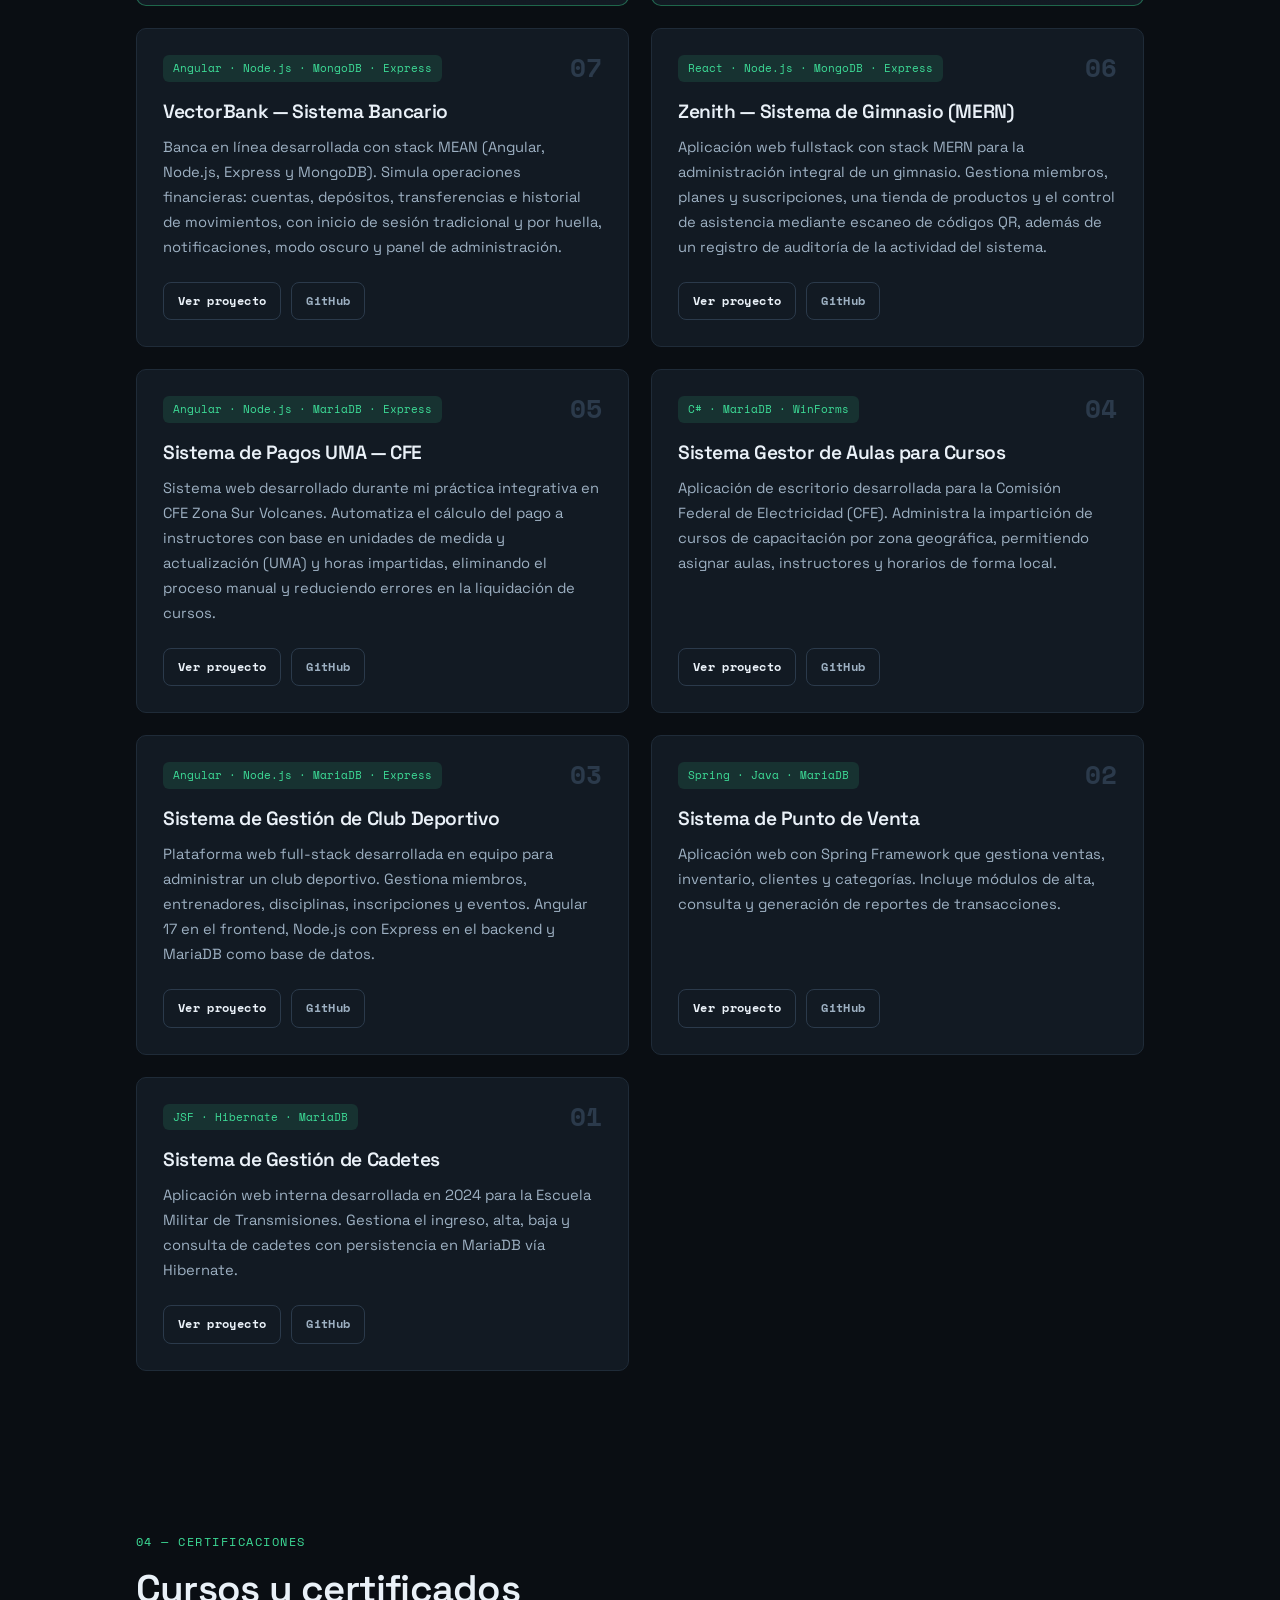
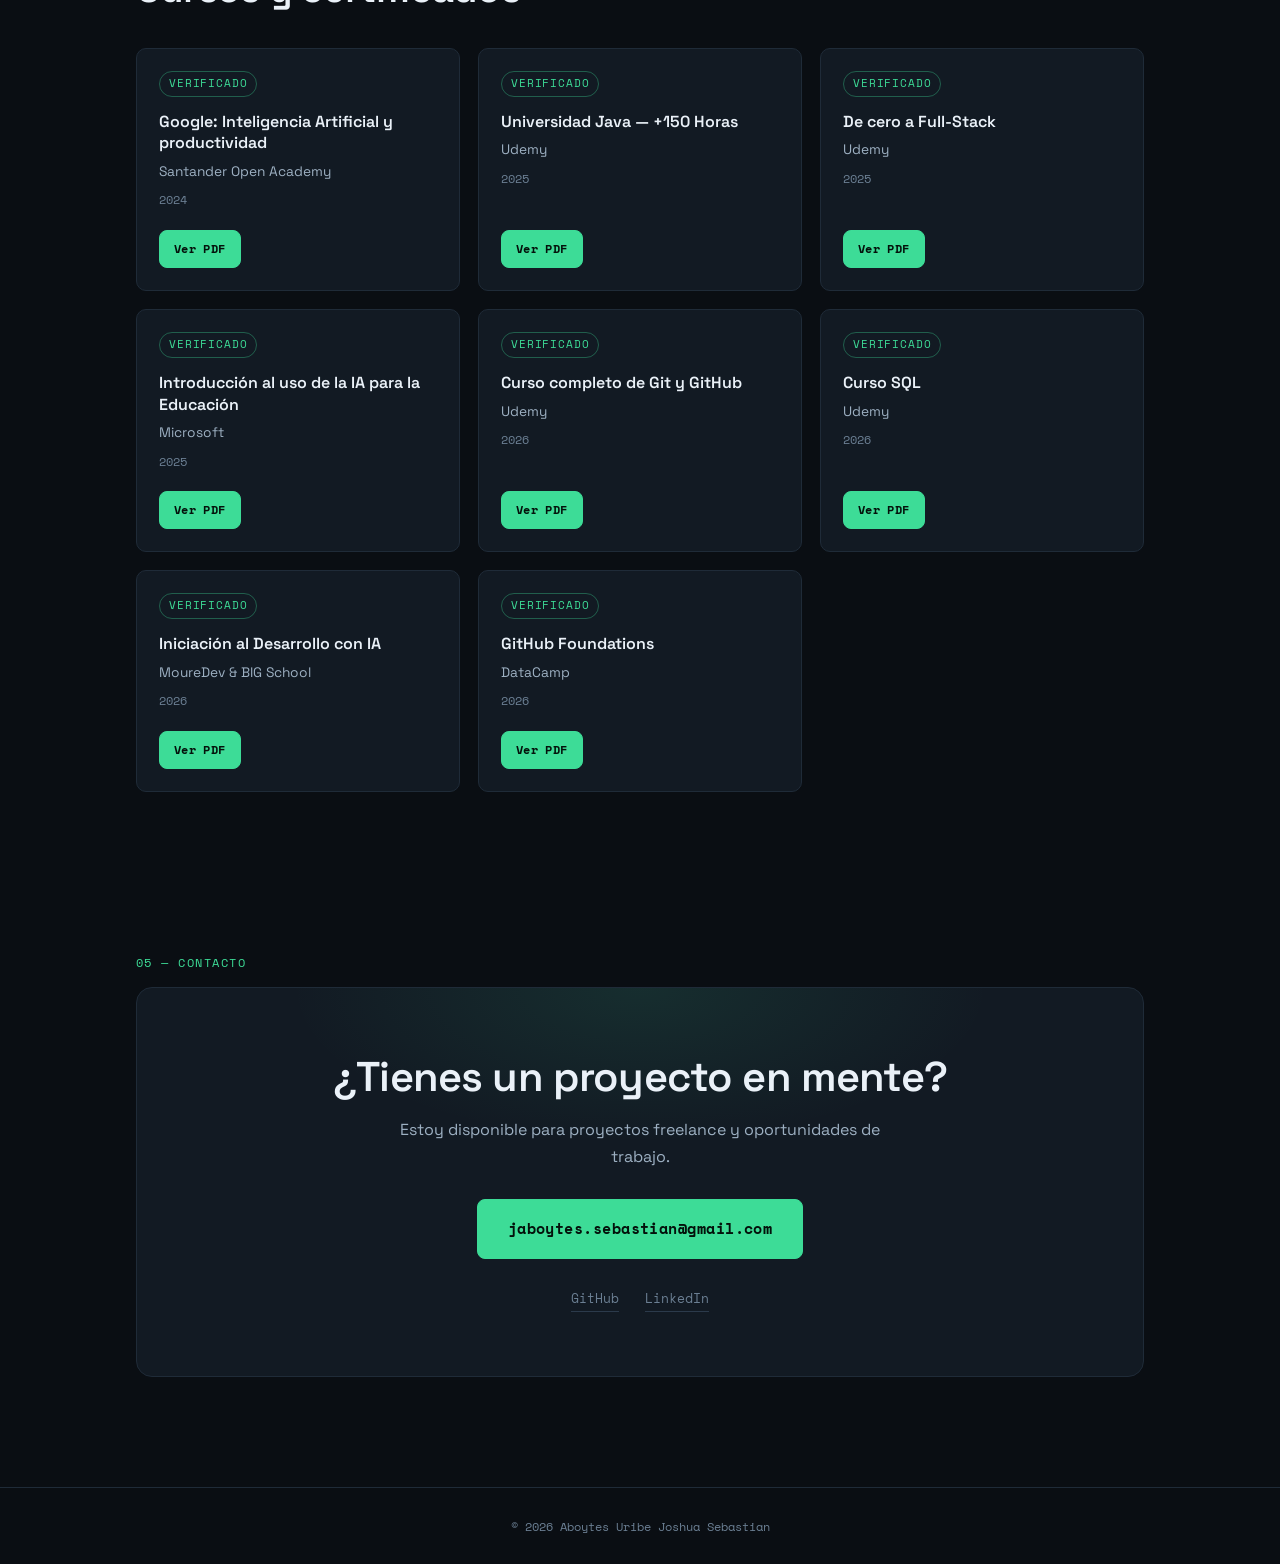
==== commit 572662f2: "." ====
--- a/index.html
+++ b/index.html
@@ -3,7 +3,8 @@
 <head>
     <meta charset="UTF-8">
     <meta name="viewport" content="width=device-width, initial-scale=1.0">
-    <title>Joshua Aboytes — Software Developer</title>
+    <title>Joshua Aboytes — Backend Developer</title>
+    <meta name="description" content="Joshua Sebastián Aboytes Uribe — Backend Developer y estudiante de Ingeniería en Computación en la UAEMex. APIs REST, bases de datos y arquitectura de software.">
     <link rel="preconnect" href="https://fonts.googleapis.com">
     <link rel="preconnect" href="https://fonts.gstatic.com" crossorigin>
     <link href="https://fonts.googleapis.com/css2?family=Space+Grotesk:wght@300;400;500;600&family=Space+Mono:wght@400;700&display=swap" rel="stylesheet">
@@ -23,14 +24,24 @@
     </nav>
 
     <section class="hero">
-        <div class="hero-tag">Software Developer</div>
+        <div class="hero-tag">Backend Developer · Estudiante de Ingeniería en Computación @ UAEMex</div>
         <h1 class="hero-title">
             Hola, soy<br>
-            <span class="accent">Joshua Sebastian Aboytes Uribe</span>
+            <span class="accent">Joshua Sebastián Aboytes Uribe</span>
         </h1>
+
+        <div class="hero-terminal">
+            <div class="terminal-bar"><span></span><span></span><span></span><em>joshua.config</em></div>
+<pre class="terminal-body"><span class="k">rol</span>:      <span class="s">"Backend Developer"</span>
+<span class="k">lenguajes</span>: <span class="s">["Java", "C#", "TypeScript"]</span>
+<span class="k">apis</span>:      <span class="s">["Spring Boot", "Express", ".NET"]</span>
+<span class="k">datos</span>:     <span class="s">["PostgreSQL", "MariaDB", "MongoDB"]</span>
+<span class="k">enfoque</span>:   <span class="s">"código mantenible"</span></pre>
+        </div>
+
         <p class="hero-sub">
-            Desarrollo aplicaciones web y de escritorio con enfoque en código limpio,
-            buenas prácticas y experiencias de usuario bien construidas.
+            Me interesa el ciclo completo detrás de una aplicación: diseño de APIs, modelado de
+            bases de datos, lógica de negocio y buenas prácticas de arquitectura de software.
         </p>
         <div class="hero-actions">
             <a href="#proyectos" class="btn btn-primary">Ver proyectos</a>
@@ -43,18 +54,24 @@
         <div class="section-label">01 — sobre mí</div>
         <div class="about-grid">
             <div class="about-text">
-                <h2>Desarrollador de software con visión full-stack</h2>
+                <h2>Backend developer con visión de punta a punta</h2>
                 <p>
-                    Soy desarrollador con experiencia en la construcción de sistemas web y de escritorio,
-                    trabajando desde el frontend hasta la base de datos. He participado en proyectos
-                    para instituciones como la Escuela Militar de Transmisiones y la Comisión Federal
-                    de Electricidad, así como en desarrollos colaborativos académicos.
+                    Soy estudiante de Ingeniería en Computación enfocado en el desarrollo backend.
+                    He construido sistemas web y de escritorio para instituciones como la Escuela
+                    Militar de Transmisiones y la Comisión Federal de Electricidad, además de
+                    desarrollos colaborativos académicos y sistemas para clientes reales.
                 </p>
                 <p>
-                    Me interesa escribir código que sea mantenible, entendible y que resuelva
-                    problemas reales. Actualmente profundizando en arquitectura de software,
-                    patrones de diseño y desarrollo con el stack MERN.
-                </p>
+                    Mi meta es convertirme en un backend developer sólido, escribiendo código
+                    que sea mantenible, entendible y que resuelva problemas reales.
+                </p>
+                <ul class="focus-list">
+                    <li>Trabajando con Java, C# y JavaScript/TypeScript del lado del servidor</li>
+                    <li>APIs REST con Spring Boot, Node.js + Express y .NET</li>
+                    <li>Ecosistema Java: Spring y JavaServer Faces (JSF)</li>
+                    <li>Frontend con React, Next.js, Angular y Bootstrap para consumir servicios de punta a punta</li>
+                    <li>Profundizando en bases de datos relacionales y no relacionales</li>
+                </ul>
             </div>
             <div class="about-stats">
                 <div class="stat-item">
@@ -77,15 +94,30 @@
         <div class="section-label">02 — habilidades</div>
         <h2>Stack técnico</h2>
         <div class="skills-grid">
+            <div class="skill-card core">
+                <div class="skill-icon">☕</div>
+                <h3>Java & Spring</h3>
+                <p>Spring Boot, Spring Framework, JSF, Hibernate y aplicaciones empresariales.</p>
+            </div>
+            <div class="skill-card core">
+                <div class="skill-icon">&#123;N&#125;</div>
+                <h3>Node.js & Express</h3>
+                <p>APIs REST, middlewares, JWT, validación y conexión con bases SQL y NoSQL.</p>
+            </div>
+            <div class="skill-card core">
+                <div class="skill-icon">C#</div>
+                <h3>C# & .NET</h3>
+                <p>APIs y aplicaciones de escritorio con WinForms y lógica de negocio.</p>
+            </div>
+            <div class="skill-card core">
+                <div class="skill-icon">DB</div>
+                <h3>Bases de datos</h3>
+                <p>PostgreSQL, MariaDB, MySQL y MongoDB. Modelado, triggers y consultas SQL.</p>
+            </div>
             <div class="skill-card">
-                <div class="skill-icon">&#60;/&#62;</div>
-                <h3>HTML5 & CSS3</h3>
-                <p>Semántica, Flexbox, Grid, diseño responsive y accesibilidad.</p>
-            </div>
-            <div class="skill-card">
-                <div class="skill-icon">JS</div>
-                <h3>JavaScript</h3>
-                <p>DOM, ES6+, fetch API, lógica de interfaz y consumo de APIs.</p>
+                <div class="skill-icon">TS</div>
+                <h3>JavaScript & TypeScript</h3>
+                <p>ES6+, tipado estático, consumo de APIs y lógica del lado del servidor.</p>
             </div>
             <div class="skill-card">
                 <div class="skill-icon">▲</div>
@@ -94,33 +126,18 @@
             </div>
             <div class="skill-card">
                 <div class="skill-icon">⚛</div>
-                <h3>React</h3>
-                <p>Componentes funcionales, hooks, estado y props.</p>
+                <h3>React & Next.js</h3>
+                <p>Componentes funcionales, hooks, estado y consumo de servicios.</p>
             </div>
             <div class="skill-card">
-                <div class="skill-icon">&#123;N&#125;</div>
-                <h3>Node.js & Express</h3>
-                <p>APIs REST, middlewares, conexión con bases de datos relacionales y NoSQL.</p>
-            </div>
-            <div class="skill-card">
-                <div class="skill-icon">DB</div>
-                <h3>Bases de datos</h3>
-                <p>MariaDB, MySQL, MongoDB. Modelado relacional y consultas SQL.</p>
-            </div>
-            <div class="skill-card">
-                <div class="skill-icon">☕</div>
-                <h3>Java</h3>
-                <p>JSF, Hibernate, Spring Framework y aplicaciones empresariales.</p>
-            </div>
-            <div class="skill-card">
-                <div class="skill-icon">C#</div>
-                <h3>C# & .NET</h3>
-                <p>Aplicaciones de escritorio con WinForms y lógica de negocio.</p>
+                <div class="skill-icon">&#60;/&#62;</div>
+                <h3>HTML, CSS & Bootstrap</h3>
+                <p>Semántica, Flexbox, Grid, diseño responsive y accesibilidad.</p>
             </div>
             <div class="skill-card">
                 <div class="skill-icon">⌥</div>
-                <h3>Git & GitHub</h3>
-                <p>Control de versiones, ramas, pull requests y trabajo colaborativo.</p>
+                <h3>Git, GitHub & Docker</h3>
+                <p>Control de versiones, pull requests, CI y contenedores con Docker Compose.</p>
             </div>
         </div>
     </section>
@@ -130,68 +147,74 @@
         <h2>Trabajo reciente</h2>
         <div class="projects-grid">
 
-            <div class="project-card">
-                <div class="project-header">
-                    <span class="project-tag">JSF · Hibernate · MariaDB</span>
-                    <span class="project-num">01</span>
-                </div>
-                <h3 class="project-title">Sistema de Gestión de Cadetes</h3>
-                <p class="project-desc">
-                    Aplicación web interna desarrollada en 2024 para la Escuela Militar de Transmisiones.
-                    Gestiona el ingreso, alta, baja y consulta de cadetes con persistencia en MariaDB vía Hibernate.
-                </p>
-                <div class="project-actions">
-                    <a href="proyectos/proyecto-1.html" class="btn btn-small">Ver proyecto</a>
-                    <a href="https://github.com/JoshFDev" target="_blank" class="btn btn-small btn-ghost">GitHub</a>
-                </div>
-            </div>
-
-            <div class="project-card">
-                <div class="project-header">
-                    <span class="project-tag">Spring · Java · MariaDB</span>
-                    <span class="project-num">02</span>
-                </div>
-                <h3 class="project-title">Sistema de Punto de Venta</h3>
-                <p class="project-desc">
-                    Aplicación web con Spring Framework que gestiona ventas, inventario, clientes
-                    y categorías. Incluye módulos de alta, consulta y generación de reportes de transacciones.
-                </p>
-                <div class="project-actions">
-                    <a href="proyectos/proyecto-2.html" class="btn btn-small">Ver proyecto</a>
-                    <a href="https://github.com/JoshFDev" target="_blank" class="btn btn-small btn-ghost">GitHub</a>
-                </div>
-            </div>
-
-            <div class="project-card">
-                <div class="project-header">
-                    <span class="project-tag">Angular · Node.js · MariaDB · Express</span>
-                    <span class="project-num">03</span>
-                </div>
-                <h3 class="project-title">Sistema de Gestión de Club Deportivo</h3>
-                <p class="project-desc">
-                    Plataforma web full-stack desarrollada en equipo para administrar un club deportivo.
-                    Gestiona miembros, entrenadores, disciplinas, inscripciones y eventos. Angular 17
-                    en el frontend, Node.js con Express en el backend y MariaDB como base de datos.
-                </p>
-                <div class="project-actions">
-                    <a href="proyectos/proyecto-3.html" class="btn btn-small">Ver proyecto</a>
-                    <a href="https://github.com/JoshFDev" target="_blank" class="btn btn-small btn-ghost">GitHub</a>
-                </div>
-            </div>
-
-            <div class="project-card">
-                <div class="project-header">
-                    <span class="project-tag">C# · MariaDB · WinForms</span>
-                    <span class="project-num">04</span>
-                </div>
-                <h3 class="project-title">Sistema Gestor de Aulas para Cursos</h3>
-                <p class="project-desc">
-                    Aplicación de escritorio desarrollada para la Comisión Federal de Electricidad (CFE).
-                    Administra la impartición de cursos de capacitación por zona geográfica, permitiendo
-                    asignar aulas, instructores y horarios de forma local.
-                </p>
-                <div class="project-actions">
-                    <a href="proyectos/proyecto-4.html" class="btn btn-small">Ver proyecto</a>
+            <div class="project-card featured">
+                <div class="project-header">
+                    <span class="project-tag">Angular · Express · TypeScript · PostgreSQL</span>
+                    <span class="project-num">09</span>
+                </div>
+                <h3 class="project-title">Nutrición Especializada — POS, Inventario y Cartera</h3>
+                <p class="project-desc">
+                    Sistema desarrollado para un cliente real que automatiza procesos que se llevaban en
+                    Excel: punto de venta con notas de remisión en PDF, inventario, cartera de clientes y
+                    proveedores, y control de caja y bancos. Cuenta con roles y permisos, auditoría
+                    automática mediante triggers en PostgreSQL y más de 800 pruebas de API.
+                </p>
+                <div class="project-actions">
+                    <a href="proyectos/proyecto-9.html" class="btn btn-small">Ver proyecto</a>
+                    <a href="https://github.com/JoshFDev" target="_blank" class="btn btn-small btn-ghost">GitHub</a>
+                </div>
+            </div>
+
+            <div class="project-card featured">
+                <div class="project-header">
+                    <span class="project-tag">React · Node.js · MongoDB · Docker</span>
+                    <span class="project-num">08</span>
+                </div>
+                <h3 class="project-title">NexoraLabs — Plataforma de Proyectos y Oportunidades</h3>
+                <p class="project-desc">
+                    Plataforma web que conecta a estudiantes y personas en formación con proyectos reales,
+                    recursos de aprendizaje y ofertas de empleo. Incluye equipos de trabajo, habilidades,
+                    logros automáticos, notificaciones y roles con permisos por módulo, con pruebas
+                    automatizadas y despliegue con Docker Compose.
+                </p>
+                <div class="project-actions">
+                    <a href="proyectos/proyecto-8.html" class="btn btn-small">Ver proyecto</a>
+                    <a href="https://github.com/JoshFDev/NexoraLabs" target="_blank" class="btn btn-small btn-ghost">GitHub</a>
+                </div>
+            </div>
+
+            <div class="project-card">
+                <div class="project-header">
+                    <span class="project-tag">Angular · Node.js · MongoDB · Express</span>
+                    <span class="project-num">07</span>
+                </div>
+                <h3 class="project-title">VectorBank — Sistema Bancario</h3>
+                <p class="project-desc">
+                    Banca en línea desarrollada con stack MEAN (Angular, Node.js, Express y MongoDB).
+                    Simula operaciones financieras: cuentas, depósitos, transferencias e historial de
+                    movimientos, con inicio de sesión tradicional y por huella, notificaciones,
+                    modo oscuro y panel de administración.
+                </p>
+                <div class="project-actions">
+                    <a href="proyectos/proyecto-7.html" class="btn btn-small">Ver proyecto</a>
+                    <a href="https://github.com/JoshFDev" target="_blank" class="btn btn-small btn-ghost">GitHub</a>
+                </div>
+            </div>
+
+            <div class="project-card">
+                <div class="project-header">
+                    <span class="project-tag">React · Node.js · MongoDB · Express</span>
+                    <span class="project-num">06</span>
+                </div>
+                <h3 class="project-title">Zenith — Sistema de Gimnasio (MERN)</h3>
+                <p class="project-desc">
+                    Aplicación web fullstack con stack MERN para la administración integral de un gimnasio.
+                    Gestiona miembros, planes y suscripciones, una tienda de productos y el control de
+                    asistencia mediante escaneo de códigos QR, además de un registro de auditoría de la
+                    actividad del sistema.
+                </p>
+                <div class="project-actions">
+                    <a href="proyectos/proyecto-6.html" class="btn btn-small">Ver proyecto</a>
                     <a href="https://github.com/JoshFDev" target="_blank" class="btn btn-small btn-ghost">GitHub</a>
                 </div>
             </div>
@@ -216,72 +239,66 @@
 
             <div class="project-card">
                 <div class="project-header">
-                    <span class="project-tag">React · Node.js · MongoDB · Express</span>
-                    <span class="project-num">06</span>
-                </div>
-                <h3 class="project-title">Zenith — Sistema de Gimnasio (MERN)</h3>
-                <p class="project-desc">
-                    Aplicación web fullstack con stack MERN para la administración integral de un gimnasio.
-                    Gestiona miembros, planes y suscripciones, una tienda de productos y el control de
-                    asistencia mediante escaneo de códigos QR, además de un registro de auditoría de la
-                    actividad del sistema.
-                </p>
-                <div class="project-actions">
-                    <a href="proyectos/proyecto-6.html" class="btn btn-small">Ver proyecto</a>
-                    <a href="https://github.com/JoshFDev" target="_blank" class="btn btn-small btn-ghost">GitHub</a>
-                </div>
-            </div>
-
-            <div class="project-card">
-                <div class="project-header">
-                    <span class="project-tag">Angular · Node.js · MongoDB · Express</span>
-                    <span class="project-num">07</span>
-                </div>
-                <h3 class="project-title">VectorBank — Sistema Bancario</h3>
-                <p class="project-desc">
-                    Banca en línea desarrollada con stack MEAN (Angular, Node.js, Express y MongoDB).
-                    Simula operaciones financieras: cuentas, depósitos, transferencias e historial de
-                    movimientos, con inicio de sesión tradicional y por huella, notificaciones,
-                    modo oscuro y panel de administración.
-                </p>
-                <div class="project-actions">
-                    <a href="proyectos/proyecto-7.html" class="btn btn-small">Ver proyecto</a>
-                    <a href="https://github.com/JoshFDev" target="_blank" class="btn btn-small btn-ghost">GitHub</a>
-                </div>
-            </div>
-
-            <div class="project-card">
-                <div class="project-header">
-                    <span class="project-tag">React · Node.js · MongoDB · Docker</span>
-                    <span class="project-num">08</span>
-                </div>
-                <h3 class="project-title">NexoraLabs — Plataforma de Proyectos y Oportunidades</h3>
-                <p class="project-desc">
-                    Plataforma web que conecta a estudiantes y personas en formación con proyectos reales,
-                    recursos de aprendizaje y ofertas de empleo. Incluye equipos de trabajo, habilidades,
-                    logros automáticos, notificaciones y roles con permisos por módulo, con pruebas
-                    automatizadas y despliegue con Docker Compose.
-                </p>
-                <div class="project-actions">
-                    <a href="proyectos/proyecto-8.html" class="btn btn-small">Ver proyecto</a>
-                    <a href="https://github.com/JoshFDev/NexoraLabs" target="_blank" class="btn btn-small btn-ghost">GitHub</a>
-                </div>
-            </div>
-
-            <div class="project-card">
-                <div class="project-header">
-                    <span class="project-tag">Angular · Express · TypeScript · PostgreSQL</span>
-                    <span class="project-num">09</span>
-                </div>
-                <h3 class="project-title">Nutrición Especializada — POS, Inventario y Cartera</h3>
-                <p class="project-desc">
-                    Sistema desarrollado para un cliente real que automatiza procesos que se llevaban en
-                    Excel: punto de venta con notas de remisión en PDF, inventario, cartera de clientes y
-                    proveedores, y control de caja y bancos. Cuenta con roles y permisos, auditoría
-                    automática mediante triggers en PostgreSQL y más de 800 pruebas de API.
-                </p>
-                <div class="project-actions">
-                    <a href="proyectos/proyecto-9.html" class="btn btn-small">Ver proyecto</a>
+                    <span class="project-tag">C# · MariaDB · WinForms</span>
+                    <span class="project-num">04</span>
+                </div>
+                <h3 class="project-title">Sistema Gestor de Aulas para Cursos</h3>
+                <p class="project-desc">
+                    Aplicación de escritorio desarrollada para la Comisión Federal de Electricidad (CFE).
+                    Administra la impartición de cursos de capacitación por zona geográfica, permitiendo
+                    asignar aulas, instructores y horarios de forma local.
+                </p>
+                <div class="project-actions">
+                    <a href="proyectos/proyecto-4.html" class="btn btn-small">Ver proyecto</a>
+                    <a href="https://github.com/JoshFDev" target="_blank" class="btn btn-small btn-ghost">GitHub</a>
+                </div>
+            </div>
+
+            <div class="project-card">
+                <div class="project-header">
+                    <span class="project-tag">Angular · Node.js · MariaDB · Express</span>
+                    <span class="project-num">03</span>
+                </div>
+                <h3 class="project-title">Sistema de Gestión de Club Deportivo</h3>
+                <p class="project-desc">
+                    Plataforma web full-stack desarrollada en equipo para administrar un club deportivo.
+                    Gestiona miembros, entrenadores, disciplinas, inscripciones y eventos. Angular 17
+                    en el frontend, Node.js con Express en el backend y MariaDB como base de datos.
+                </p>
+                <div class="project-actions">
+                    <a href="proyectos/proyecto-3.html" class="btn btn-small">Ver proyecto</a>
+                    <a href="https://github.com/JoshFDev" target="_blank" class="btn btn-small btn-ghost">GitHub</a>
+                </div>
+            </div>
+
+            <div class="project-card">
+                <div class="project-header">
+                    <span class="project-tag">Spring · Java · MariaDB</span>
+                    <span class="project-num">02</span>
+                </div>
+                <h3 class="project-title">Sistema de Punto de Venta</h3>
+                <p class="project-desc">
+                    Aplicación web con Spring Framework que gestiona ventas, inventario, clientes
+                    y categorías. Incluye módulos de alta, consulta y generación de reportes de transacciones.
+                </p>
+                <div class="project-actions">
+                    <a href="proyectos/proyecto-2.html" class="btn btn-small">Ver proyecto</a>
+                    <a href="https://github.com/JoshFDev" target="_blank" class="btn btn-small btn-ghost">GitHub</a>
+                </div>
+            </div>
+
+            <div class="project-card">
+                <div class="project-header">
+                    <span class="project-tag">JSF · Hibernate · MariaDB</span>
+                    <span class="project-num">01</span>
+                </div>
+                <h3 class="project-title">Sistema de Gestión de Cadetes</h3>
+                <p class="project-desc">
+                    Aplicación web interna desarrollada en 2024 para la Escuela Militar de Transmisiones.
+                    Gestiona el ingreso, alta, baja y consulta de cadetes con persistencia en MariaDB vía Hibernate.
+                </p>
+                <div class="project-actions">
+                    <a href="proyectos/proyecto-1.html" class="btn btn-small">Ver proyecto</a>
                     <a href="https://github.com/JoshFDev" target="_blank" class="btn btn-small btn-ghost">GitHub</a>
                 </div>
             </div>
--- a/css/style.css
+++ b/css/style.css
@@ -1,501 +1,1233 @@
+/* =========================================================
+   Portafolio — Joshua Aboytes · Backend Developer
+   Hoja de estilos única (index + páginas de proyecto 1–9)
+   Tema oscuro con acento verde "terminal"
+   ========================================================= */
+
 :root {
-    --bg:         #0d0d0d;
-    --bg-card:    #111111;
-    --bg-hover:   #161616;
-    --border:     #1f1f1f;
-    --text:       #c8c8c8;
-    --text-dim:   #555;
-    --heading:    #e8e8e8;
-    --accent:     #39ff6e;
-    --accent-dim: #1a4a2a;
-    --font-sans:  'Space Grotesk', sans-serif;
-    --font-mono:  'Space Mono', monospace;
-}
-
-*, *::before, *::after { box-sizing: border-box; margin: 0; padding: 0; }
-html { scroll-behavior: smooth; }
+    --bg: #0a0e13;
+    --bg-soft: #0e141b;
+    --surface: #121a23;
+    --surface-2: #17212c;
+    --surface-hover: #172230;
+    --border: #1f2b38;
+    --border-strong: #2b3a4b;
+    --text: #9db0c2;
+    --heading: #eaf1f8;
+    --muted: #6b7f93;
+    --accent: #3ddc97;
+    --accent-dim: #14452f;
+    --accent-soft: rgba(61, 220, 151, 0.12);
+    --accent-glow: rgba(61, 220, 151, 0.28);
+    --link-blue: #8fb8ff;
+    --font-sans: 'Space Grotesk', system-ui, -apple-system, 'Segoe UI', sans-serif;
+    --font-mono: 'Space Mono', ui-monospace, 'SFMono-Regular', Consolas, monospace;
+    --radius: 10px;
+    --maxw: 1120px;
+    --maxw-page: 980px;
+}
+
+*,
+*::before,
+*::after {
+    box-sizing: border-box;
+}
+
+html {
+    scroll-behavior: smooth;
+    scroll-padding-top: 76px;
+}
 
 body {
+    margin: 0;
     background: var(--bg);
     color: var(--text);
     font-family: var(--font-sans);
-    font-size: 1rem;
+    font-size: 16px;
     line-height: 1.7;
-}
-
-h1, h2, h3 { color: var(--heading); font-weight: 600; line-height: 1.2; }
-a { color: inherit; text-decoration: none; }
-.accent { color: var(--accent); }
-
-/* NAV */
+    -webkit-font-smoothing: antialiased;
+    background-image:
+        radial-gradient(900px 500px at 85% -10%, rgba(61, 220, 151, 0.07), transparent 60%),
+        radial-gradient(700px 400px at -10% 30%, rgba(80, 140, 255, 0.05), transparent 60%);
+    background-attachment: fixed;
+}
+
+a {
+    color: inherit;
+    text-decoration: none;
+}
+
+img {
+    max-width: 100%;
+    display: block;
+}
+
+h1,
+h2,
+h3 {
+    color: var(--heading);
+    line-height: 1.2;
+    margin: 0;
+    font-weight: 600;
+    letter-spacing: -0.02em;
+}
+
+p {
+    margin: 0 0 1rem;
+}
+
+ul {
+    margin: 0;
+}
+
+code {
+    font-family: var(--font-mono);
+    font-size: 0.86em;
+    color: var(--accent);
+    background: var(--accent-soft);
+    padding: 2px 6px;
+    border-radius: 5px;
+}
+
+.accent {
+    color: var(--accent);
+}
+
+::selection {
+    background: var(--accent);
+    color: #04110b;
+}
+
+:focus-visible {
+    outline: 2px solid var(--accent);
+    outline-offset: 3px;
+    border-radius: 4px;
+}
+
+/* ---------- NAV ---------- */
 .nav {
     position: sticky;
     top: 0;
-    z-index: 100;
+    z-index: 50;
     display: flex;
     align-items: center;
     justify-content: space-between;
-    padding: 1rem 2.5rem;
-    background: var(--bg);
+    padding: 14px clamp(20px, 5vw, 56px);
+    background: rgba(10, 14, 19, 0.82);
+    backdrop-filter: blur(12px);
+    -webkit-backdrop-filter: blur(12px);
     border-bottom: 1px solid var(--border);
 }
+
 .nav-logo {
     font-family: var(--font-mono);
+    font-weight: 700;
+    color: var(--heading);
+    font-size: 0.95rem;
+    white-space: nowrap;
+}
+
+.nav-links {
+    display: flex;
+    gap: 26px;
+    list-style: none;
+    margin: 0;
+    padding: 0;
+}
+
+.nav-links a {
+    font-family: var(--font-mono);
+    font-size: 0.78rem;
+    color: var(--muted);
+    letter-spacing: 0.03em;
+    white-space: nowrap;
+    transition: color 0.2s;
+}
+
+.nav-links a:hover {
+    color: var(--accent);
+}
+
+/* ---------- BUTTONS ---------- */
+.btn {
+    display: inline-flex;
+    align-items: center;
+    justify-content: center;
+    gap: 8px;
+    padding: 12px 22px;
+    border-radius: 8px;
+    border: 1px solid var(--border-strong);
+    background: transparent;
+    color: var(--heading);
+    font-family: var(--font-mono);
+    font-size: 0.82rem;
+    font-weight: 700;
+    letter-spacing: 0.03em;
+    cursor: pointer;
+    transition: transform 0.15s, background 0.2s, border-color 0.2s, box-shadow 0.2s, color 0.2s;
+}
+
+.btn:hover {
+    transform: translateY(-2px);
+    border-color: var(--accent);
+    color: var(--accent);
+}
+
+.btn-primary {
+    background: var(--accent);
+    border-color: var(--accent);
+    color: #04110b;
+}
+
+.btn-primary:hover {
+    background: #5af0b0;
+    border-color: #5af0b0;
+    color: #04110b;
+    box-shadow: 0 8px 28px var(--accent-glow);
+}
+
+.btn-ghost {
+    background: transparent;
+    color: var(--text);
+}
+
+.btn-small {
+    padding: 8px 14px;
+    font-size: 0.74rem;
+}
+
+.btn-lg {
+    padding: 16px 30px;
+    font-size: 0.95rem;
+    max-width: 100%;
+    overflow-wrap: anywhere;
+}
+
+/* ---------- HERO ---------- */
+.hero {
+    max-width: var(--maxw);
+    margin: 0 auto;
+    padding: clamp(64px, 11vw, 130px) clamp(20px, 5vw, 56px) 70px;
+}
+
+.hero-tag {
+    display: inline-block;
+    font-family: var(--font-mono);
+    font-size: 0.78rem;
+    line-height: 1.5;
+    color: var(--accent);
+    background: var(--accent-soft);
+    border: 1px solid rgba(61, 220, 151, 0.3);
+    padding: 6px 14px;
+    border-radius: 999px;
+    margin-bottom: 26px;
+}
+
+.hero-title {
+    font-size: clamp(2.2rem, 6.2vw, 4.4rem);
+    font-weight: 600;
+    letter-spacing: -0.035em;
+    line-height: 1.08;
+    margin-bottom: 24px;
+}
+
+.hero-sub {
+    max-width: 640px;
+    font-size: 1.12rem;
+    color: var(--text);
+    margin-bottom: 34px;
+}
+
+.hero-actions {
+    display: flex;
+    flex-wrap: wrap;
+    gap: 14px;
+    margin-bottom: 44px;
+}
+
+.hero-line {
+    height: 1px;
+    background: linear-gradient(90deg, var(--accent), transparent 70%);
+    opacity: 0.5;
+}
+
+.hero-terminal {
+    max-width: 520px;
+    margin-bottom: 38px;
+    background: var(--surface);
+    border: 1px solid var(--border);
+    border-radius: var(--radius);
+    overflow: hidden;
+    box-shadow: 0 20px 50px rgba(0, 0, 0, 0.35);
+}
+
+.terminal-bar {
+    display: flex;
+    align-items: center;
+    gap: 7px;
+    padding: 10px 14px;
+    background: var(--surface-2);
+    border-bottom: 1px solid var(--border);
+}
+
+.terminal-bar span {
+    width: 10px;
+    height: 10px;
+    border-radius: 50%;
+    background: var(--border-strong);
+}
+
+.terminal-bar span:nth-child(1) {
+    background: #ff5f57;
+}
+
+.terminal-bar span:nth-child(2) {
+    background: #febc2e;
+}
+
+.terminal-bar span:nth-child(3) {
+    background: #28c840;
+}
+
+.terminal-bar em {
+    margin-left: 8px;
+    font-style: normal;
+    font-family: var(--font-mono);
+    font-size: 0.72rem;
+    color: var(--muted);
+}
+
+.terminal-body {
+    margin: 0;
+    padding: 16px 18px;
+    font-family: var(--font-mono);
+    font-size: 0.8rem;
+    line-height: 1.8;
+    color: var(--text);
+    white-space: pre-wrap;
+    overflow-wrap: anywhere;
+}
+
+.terminal-body .k {
+    color: var(--accent);
+}
+
+.terminal-body .s {
+    color: var(--link-blue);
+}
+
+/* ---------- SECCIONES ---------- */
+.section {
+    max-width: var(--maxw);
+    margin: 0 auto;
+    padding: 80px clamp(20px, 5vw, 56px);
+}
+
+.section-last {
+    padding-bottom: 110px;
+}
+
+.section-label {
+    font-family: var(--font-mono);
+    font-size: 0.78rem;
+    color: var(--accent);
+    text-transform: uppercase;
+    letter-spacing: 0.12em;
+    margin-bottom: 14px;
+}
+
+.section>h2 {
+    font-size: clamp(1.7rem, 3.4vw, 2.4rem);
+    margin-bottom: 36px;
+}
+
+/* ---------- SOBRE MÍ ---------- */
+.about-grid {
+    display: grid;
+    grid-template-columns: 1.6fr 1fr;
+    gap: 56px;
+    align-items: start;
+}
+
+.about-text h2 {
+    font-size: clamp(1.6rem, 3vw, 2.2rem);
+    margin-bottom: 22px;
+}
+
+.about-stats {
+    display: grid;
+    gap: 14px;
+}
+
+.stat-item {
+    display: flex;
+    align-items: baseline;
+    gap: 18px;
+    padding: 18px 22px;
+    background: var(--surface);
+    border: 1px solid var(--border);
+    border-left: 3px solid var(--accent);
+    border-radius: var(--radius);
+}
+
+.stat-num {
+    font-family: var(--font-mono);
+    font-size: 2rem;
+    font-weight: 700;
+    min-width: 64px;
+    line-height: 1;
+}
+
+.stat-label {
+    font-size: 0.92rem;
+    color: var(--text);
+}
+
+.focus-list {
+    list-style: none;
+    margin: 22px 0 0;
+    padding: 0;
+    display: grid;
+    gap: 10px;
+}
+
+.focus-list li {
+    position: relative;
+    padding-left: 26px;
+    font-size: 0.97rem;
+}
+
+.focus-list li::before {
+    content: '›';
+    position: absolute;
+    left: 4px;
+    color: var(--accent);
+    font-family: var(--font-mono);
+    font-weight: 700;
+}
+
+/* ---------- HABILIDADES ---------- */
+.skills-grid {
+    display: grid;
+    grid-template-columns: repeat(auto-fill, minmax(260px, 1fr));
+    gap: 18px;
+}
+
+.skill-card {
+    padding: 24px;
+    background: var(--surface);
+    border: 1px solid var(--border);
+    border-radius: var(--radius);
+    transition: transform 0.2s, border-color 0.2s, box-shadow 0.2s, background 0.2s;
+}
+
+.skill-card:hover {
+    transform: translateY(-4px);
+    border-color: var(--accent);
+    box-shadow: 0 14px 34px rgba(0, 0, 0, 0.35);
+}
+
+.skill-card h3 {
+    font-size: 1.05rem;
+    margin-bottom: 8px;
+}
+
+.skill-card p {
     font-size: 0.9rem;
-    color: var(--heading);
-    letter-spacing: 0.02em;
-}
-.nav-links { display: flex; gap: 2rem; list-style: none; }
-.nav-links a {
-    font-family: var(--font-mono);
-    font-size: 0.78rem;
-    color: var(--text-dim);
-    letter-spacing: 0.06em;
-    transition: color 0.2s;
-}
-.nav-links a:hover { color: var(--accent); }
-
-/* HERO */
-.hero {
-    max-width: 860px;
-    margin: 0 auto;
-    padding: 6rem 2.5rem 4rem;
-}
-.hero-tag {
-    font-family: var(--font-mono);
-    font-size: 0.75rem;
-    color: var(--accent);
-    letter-spacing: 0.12em;
-    text-transform: uppercase;
-    margin-bottom: 1.2rem;
-}
-.hero-title {
-    font-size: clamp(2.4rem, 6vw, 4.2rem);
-    font-weight: 600;
-    color: var(--heading);
-    margin-bottom: 1.4rem;
-}
-.hero-sub {
-    font-size: 1.05rem;
+    margin: 0;
     color: var(--text);
-    max-width: 520px;
-    margin-bottom: 2.4rem;
-}
-.hero-actions { display: flex; gap: 1rem; flex-wrap: wrap; }
-.hero-line { margin-top: 5rem; height: 1px; background: var(--border); }
-
-/* BOTONES */
-.btn {
-    display: inline-block;
-    font-family: var(--font-mono);
-    font-size: 0.8rem;
-    letter-spacing: 0.06em;
-    padding: 0.65rem 1.4rem;
+    line-height: 1.55;
+}
+
+.skill-icon {
+    display: inline-flex;
+    align-items: center;
+    justify-content: center;
+    min-width: 42px;
+    height: 42px;
+    padding: 0 10px;
+    margin-bottom: 16px;
+    border-radius: 8px;
+    background: var(--accent-soft);
+    color: var(--accent);
+    font-family: var(--font-mono);
+    font-weight: 700;
+    font-size: 0.9rem;
+}
+
+.skill-card.core {
+    border-color: rgba(61, 220, 151, 0.35);
+    background: linear-gradient(180deg, rgba(61, 220, 151, 0.06), var(--surface));
+}
+
+/* ---------- PROYECTOS (index) ---------- */
+.projects-grid {
+    display: grid;
+    grid-template-columns: repeat(auto-fill, minmax(330px, 1fr));
+    gap: 22px;
+}
+
+.project-card {
+    position: relative;
+    display: flex;
+    flex-direction: column;
+    padding: 26px;
+    background: var(--surface);
     border: 1px solid var(--border);
-    cursor: pointer;
-    transition: background 0.18s, color 0.18s, border-color 0.18s;
-}
-.btn-primary { background: var(--accent); color: #000; border-color: var(--accent); font-weight: 700; }
-.btn-primary:hover { background: #2de05e; border-color: #2de05e; }
-.btn-ghost { background: transparent; color: var(--text); border-color: var(--border); }
-.btn-ghost:hover { border-color: var(--accent); color: var(--accent); }
-.btn-small { font-size: 0.74rem; padding: 0.5rem 1rem; }
-.btn-lg { font-size: 0.88rem; padding: 0.85rem 2rem; }
-
-/* SECCIONES */
-.section {
-    max-width: 860px;
-    margin: 0 auto;
-    padding: 5rem 2.5rem;
-    border-bottom: 1px solid var(--border);
-}
-.section-last { border-bottom: none; }
-.section-label {
-    font-family: var(--font-mono);
-    font-size: 0.72rem;
-    color: var(--text-dim);
+    border-radius: var(--radius);
+    overflow: hidden;
+    transition: transform 0.2s, border-color 0.2s, box-shadow 0.2s;
+}
+
+.project-card::before {
+    content: '';
+    position: absolute;
+    inset: 0 0 auto 0;
+    height: 2px;
+    background: linear-gradient(90deg, var(--accent), transparent);
+    opacity: 0;
+    transition: opacity 0.2s;
+}
+
+.project-card:hover {
+    transform: translateY(-5px);
+    border-color: var(--border-strong);
+    box-shadow: 0 18px 40px rgba(0, 0, 0, 0.4);
+}
+
+.project-card:hover::before {
+    opacity: 1;
+}
+
+.project-header {
+    display: flex;
+    align-items: flex-start;
+    justify-content: space-between;
+    gap: 14px;
+    margin-bottom: 18px;
+}
+
+.project-tag {
+    font-family: var(--font-mono);
+    font-size: 0.7rem;
+    color: var(--accent);
+    background: var(--accent-soft);
+    padding: 5px 10px;
+    border-radius: 6px;
+    line-height: 1.5;
+}
+
+.project-num {
+    font-family: var(--font-mono);
+    font-size: 1.6rem;
+    font-weight: 700;
+    color: var(--border-strong);
+    line-height: 1;
+}
+
+.project-title {
+    font-size: 1.2rem;
+    margin-bottom: 12px;
+}
+
+.project-desc {
+    font-size: 0.92rem;
+    flex: 1;
+    margin-bottom: 22px;
+}
+
+.project-actions {
+    display: flex;
+    flex-wrap: wrap;
+    gap: 10px;
+}
+
+.project-card.featured {
+    border-color: rgba(61, 220, 151, 0.4);
+    background: linear-gradient(180deg, rgba(61, 220, 151, 0.05), var(--surface));
+}
+
+.project-card.featured .project-num {
+    color: var(--accent);
+}
+
+/* Insignia "destacado" (usada en algunas páginas de proyecto) */
+.featured-badge {
+    display: inline-flex;
+    align-items: center;
+    gap: 6px;
+    align-self: flex-start;
+    margin-bottom: 14px;
+    padding: 4px 12px;
+    border-radius: 999px;
+    background: var(--accent);
+    color: #04110b;
+    font-family: var(--font-mono);
+    font-size: 0.68rem;
+    font-weight: 700;
     letter-spacing: 0.1em;
     text-transform: uppercase;
-    margin-bottom: 1.8rem;
-}
-.section h2 { font-size: clamp(1.4rem, 3vw, 2rem); margin-bottom: 2.5rem; }
-
-/* SOBRE MÍ */
-.about-grid { display: grid; grid-template-columns: 1fr 1fr; gap: 4rem; align-items: start; }
-.about-text h2 { margin-bottom: 1rem; }
-.about-text p { color: var(--text); margin-bottom: 1rem; }
-.about-stats { display: flex; flex-direction: column; gap: 1.6rem; }
-.stat-item { display: flex; flex-direction: column; }
-.stat-num {
-    font-family: var(--font-mono);
-    font-size: 2rem;
-    font-weight: 700;
-    line-height: 1;
-    margin-bottom: 0.3rem;
-}
-.stat-label { font-size: 0.82rem; color: var(--text-dim); }
-
-/* HABILIDADES */
-.skills-grid {
-    display: grid;
-    grid-template-columns: repeat(3, 1fr);
-    gap: 1px;
+}
+
+/* ---------- CERTIFICACIONES ---------- */
+.certs-grid {
+    display: grid;
+    grid-template-columns: repeat(auto-fill, minmax(250px, 1fr));
+    gap: 18px;
+}
+
+.cert-card {
+    display: flex;
+    flex-direction: column;
+    gap: 6px;
+    padding: 22px;
+    background: var(--surface);
     border: 1px solid var(--border);
-}
-.skill-card {
-    padding: 1.8rem 1.6rem;
-    background: var(--bg-card);
+    border-radius: var(--radius);
+    transition: border-color 0.2s, transform 0.2s;
+}
+
+.cert-card:hover {
+    border-color: var(--accent);
+    transform: translateY(-3px);
+}
+
+.cert-badge {
+    align-self: flex-start;
+    font-family: var(--font-mono);
+    font-size: 0.66rem;
+    text-transform: uppercase;
+    letter-spacing: 0.08em;
+    color: var(--accent);
+    border: 1px solid rgba(61, 220, 151, 0.35);
+    padding: 3px 9px;
+    border-radius: 999px;
+    margin-bottom: 8px;
+}
+
+.cert-name {
+    color: var(--heading);
+    font-weight: 600;
+    font-size: 1rem;
+    line-height: 1.35;
+}
+
+.cert-issuer {
+    font-size: 0.86rem;
+    color: var(--text);
+}
+
+.cert-year {
+    font-family: var(--font-mono);
+    font-size: 0.76rem;
+    color: var(--muted);
+}
+
+.cert-actions {
+    display: flex;
+    gap: 10px;
+    margin-top: auto;
+    padding-top: 14px;
+}
+
+/* ---------- CONTACTO ---------- */
+.contact-block {
+    padding: clamp(32px, 6vw, 64px);
+    text-align: center;
+    background: var(--surface);
     border: 1px solid var(--border);
-    transition: background 0.2s;
-}
-.skill-card:hover { background: var(--bg-hover); }
-.skill-icon { font-family: var(--font-mono); font-size: 1.1rem; color: var(--accent); margin-bottom: 1rem; }
-.skill-card h3 { font-size: 0.95rem; font-weight: 600; margin-bottom: 0.4rem; }
-.skill-card p { font-size: 0.82rem; color: var(--text-dim); line-height: 1.5; }
-
-/* PROYECTOS */
-.projects-grid {
-    display: grid;
-    grid-template-columns: 1fr;
-    gap: 1px;
-    border: 1px solid var(--border);
-}
-.project-card {
-    background: var(--bg-card);
-    padding: 2rem;
-    border: 1px solid var(--border);
-    transition: background 0.2s;
-}
-.project-card:hover { background: var(--bg-hover); }
-.project-header {
-    display: flex;
-    justify-content: space-between;
-    align-items: center;
-    margin-bottom: 1rem;
-}
-.project-tag {
-    font-family: var(--font-mono);
-    font-size: 0.7rem;
-    color: var(--accent);
-    letter-spacing: 0.08em;
-    text-transform: uppercase;
-}
-.project-num { font-family: var(--font-mono); font-size: 0.72rem; color: var(--text-dim); }
-.project-title { font-size: 1.2rem; color: var(--heading); margin-bottom: 0.7rem; }
-.project-desc { font-size: 0.88rem; color: var(--text); margin-bottom: 1.4rem; max-width: 600px; }
-.project-actions { display: flex; gap: 0.75rem; }
-
-/* CERTIFICACIONES */
-.certs-grid {
-    display: grid;
-    grid-template-columns: repeat(auto-fill, minmax(255px, 1fr));
+    border-radius: 16px;
+    background-image: radial-gradient(500px 220px at 50% 0%, rgba(61, 220, 151, 0.1), transparent 70%);
+}
+
+.contact-block h2 {
+    font-size: clamp(1.7rem, 3.6vw, 2.6rem);
+    margin-bottom: 14px;
+}
+
+.contact-block p {
+    max-width: 520px;
+    margin: 0 auto 28px;
+}
+
+.social-links {
+    display: flex;
+    justify-content: center;
+    gap: 26px;
+    margin-top: 28px;
+}
+
+.social-links a {
+    font-family: var(--font-mono);
+    font-size: 0.82rem;
+    color: var(--muted);
+    border-bottom: 1px solid var(--border-strong);
+    padding-bottom: 2px;
+    transition: color 0.2s, border-color 0.2s;
+}
+
+.social-links a:hover {
+    color: var(--accent);
+    border-color: var(--accent);
+}
+
+/* ---------- FOOTER ---------- */
+.footer {
+    padding: 28px clamp(20px, 5vw, 56px);
+    text-align: center;
+    border-top: 1px solid var(--border);
+    font-family: var(--font-mono);
+    font-size: 0.76rem;
+    color: var(--muted);
+}
+
+/* =========================================================
+   PÁGINAS DE PROYECTO
+   ========================================================= */
+.project-page {
+    max-width: var(--maxw-page);
+    margin: 0 auto;
+    padding: 48px clamp(20px, 5vw, 40px) 90px;
+}
+
+.back-link {
+    display: inline-block;
+    margin-bottom: 36px;
+    font-family: var(--font-mono);
+    font-size: 0.8rem;
+    color: var(--muted);
+    letter-spacing: 0.04em;
+    transition: color 0.2s, transform 0.2s;
+}
+
+.back-link:hover {
+    color: var(--accent);
+    transform: translateX(-3px);
+}
+
+.proj-header {
+    margin-bottom: 48px;
+}
+
+.proj-header h1 {
+    font-size: clamp(2rem, 5vw, 3.4rem);
+    letter-spacing: -0.03em;
+    margin: 8px 0 28px;
+}
+
+.proj-header .section-label {
+    margin-bottom: 6px;
+}
+
+.proj-meta {
+    display: grid;
+    grid-template-columns: repeat(auto-fit, minmax(150px, 1fr));
     gap: 1px;
     background: var(--border);
     border: 1px solid var(--border);
-}
-.cert-card {
-    background: var(--bg-card);
-    padding: 1.6rem;
+    border-radius: var(--radius);
+    overflow: hidden;
+}
+
+.meta-item {
     display: flex;
     flex-direction: column;
-    gap: 0.45rem;
-    transition: background 0.2s;
-}
-.cert-card:hover { background: var(--bg-hover); }
-.cert-badge {
-    display: inline-block;
-    font-family: var(--font-mono);
-    font-size: 0.62rem;
-    letter-spacing: 0.08em;
+    gap: 4px;
+    padding: 16px 18px;
+    background: var(--surface);
+}
+
+.meta-label {
+    font-family: var(--font-mono);
+    font-size: 0.68rem;
     text-transform: uppercase;
-    padding: 0.15rem 0.5rem;
-    border: 1px solid var(--accent-dim);
-    color: var(--accent);
-    background: rgba(57, 255, 110, 0.05);
-    align-self: flex-start;
-    margin-bottom: 0.2rem;
-}
-.cert-name { font-size: 0.9rem; font-weight: 600; color: var(--heading); line-height: 1.35; }
-.cert-issuer { font-family: var(--font-mono); font-size: 0.7rem; color: var(--text-dim); letter-spacing: 0.04em; }
-.cert-year { font-family: var(--font-mono); font-size: 0.68rem; color: var(--text-dim); }
-.cert-actions { display: flex; gap: 0.6rem; margin-top: 0.5rem; }
-
-/* CONTACTO */
-.contact-block { display: flex; flex-direction: column; gap: 1.4rem; max-width: 480px; }
-.contact-block h2 { font-size: clamp(1.4rem, 3vw, 2rem); }
-.contact-block p { color: var(--text); }
-.social-links { display: flex; gap: 1.6rem; margin-top: 0.4rem; }
-.social-links a {
-    font-family: var(--font-mono);
-    font-size: 0.78rem;
-    color: var(--text-dim);
+    letter-spacing: 0.1em;
+    color: var(--muted);
+}
+
+.meta-value {
+    color: var(--heading);
+    font-weight: 500;
+    font-size: 0.95rem;
+}
+
+/* Galería */
+.gallery-section {
+    margin-bottom: 60px;
+}
+
+.gallery-title {
+    font-family: var(--font-mono);
+    font-size: 0.74rem;
+    color: var(--muted);
     letter-spacing: 0.06em;
-    transition: color 0.2s;
+    text-transform: uppercase;
+    margin-bottom: 16px;
+}
+
+.gallery-grid {
+    display: grid;
+    grid-template-columns: repeat(auto-fill, minmax(260px, 1fr));
+    gap: 16px;
+}
+
+.gallery-item {
+    margin: 0;
+    background: var(--surface);
+    border: 1px solid var(--border);
+    border-radius: var(--radius);
+    overflow: hidden;
+    cursor: zoom-in;
+    transition: transform 0.2s, border-color 0.2s, box-shadow 0.2s;
+}
+
+.gallery-item:hover {
+    transform: translateY(-4px);
+    border-color: var(--accent);
+    box-shadow: 0 16px 36px rgba(0, 0, 0, 0.45);
+}
+
+.gallery-item img {
+    width: 100%;
+    aspect-ratio: 16 / 10;
+    object-fit: cover;
+    object-position: top;
     border-bottom: 1px solid var(--border);
-    padding-bottom: 2px;
-}
-.social-links a:hover { color: var(--accent); border-color: var(--accent); }
-
-/* FOOTER */
-.footer {
-    text-align: center;
-    padding: 2rem;
-    font-family: var(--font-mono);
-    font-size: 0.72rem;
-    color: var(--text-dim);
-    border-top: 1px solid var(--border);
-}
-
-/* PAGINAS DE PROYECTO */
-.project-page { max-width: 860px; margin: 0 auto; padding: 4rem 2.5rem 6rem; }
-
-.back-link {
+    background: var(--bg-soft);
+}
+
+.gallery-item.full-width {
+    grid-column: 1 / -1;
+}
+
+.gallery-item.full-width img {
+    aspect-ratio: 16 / 7;
+}
+
+.gallery-caption {
+    display: block;
+    padding: 11px 14px;
+    font-size: 0.82rem;
+    color: var(--text);
+}
+
+/* Cuerpo */
+.proj-body {
+    display: grid;
+    gap: 52px;
+}
+
+.proj-section h2 {
+    display: flex;
+    align-items: center;
+    gap: 14px;
+    font-size: 1.5rem;
+    margin-bottom: 18px;
+}
+
+.proj-section h2::after {
+    content: '';
+    flex: 1;
+    height: 1px;
+    background: var(--border);
+}
+
+.proj-section p {
+    font-size: 1rem;
+    line-height: 1.75;
+}
+
+.proj-section ul {
+    padding-left: 1.2rem;
+    display: grid;
+    gap: 6px;
+}
+
+/* Módulos */
+.modules-grid {
+    display: grid;
+    grid-template-columns: repeat(auto-fill, minmax(260px, 1fr));
+    gap: 14px;
+    margin-top: 20px;
+}
+
+.module-card {
+    display: flex;
+    flex-direction: column;
+    gap: 6px;
+    padding: 18px 20px;
+    background: var(--surface);
+    border: 1px solid var(--border);
+    border-left: 3px solid var(--accent);
+    border-radius: var(--radius);
+    transition: background 0.2s, border-color 0.2s, transform 0.2s;
+}
+
+.module-card:hover {
+    background: var(--surface-hover);
+    border-color: var(--border-strong);
+    border-left-color: var(--accent);
+    transform: translateY(-2px);
+}
+
+.module-icon {
+    font-family: var(--font-mono);
+    font-size: 1rem;
+    color: var(--accent);
+}
+
+.module-title {
+    color: var(--heading);
+    font-weight: 600;
+    font-size: 0.98rem;
+}
+
+.module-desc {
+    font-size: 0.86rem;
+    color: var(--text);
+    line-height: 1.55;
+}
+
+.module-links {
+    display: flex;
+    flex-wrap: wrap;
+    gap: 8px;
+    margin-top: auto;
+    padding-top: 10px;
+}
+
+.module-link {
+    padding: 5px 12px;
+    border: 1px solid var(--border-strong);
+    border-radius: 6px;
+    font-family: var(--font-mono);
+    font-size: 0.7rem;
+    color: var(--muted);
+    white-space: nowrap;
+    transition: color 0.18s, border-color 0.18s, background 0.18s;
+}
+
+.module-link:hover {
+    color: var(--accent);
+    border-color: var(--accent);
+}
+
+.module-link.primary {
+    background: var(--accent-dim);
+    border-color: var(--accent);
+    color: var(--accent);
+}
+
+.module-link.primary:hover {
+    background: transparent;
+}
+
+/* Tecnologías */
+.tech-grid {
+    display: grid;
+    grid-template-columns: repeat(auto-fill, minmax(200px, 1fr));
+    gap: 14px;
+}
+
+.tech-item {
+    display: flex;
+    flex-direction: column;
+    gap: 4px;
+    padding: 18px;
+    background: var(--surface);
+    border: 1px solid var(--border);
+    border-radius: var(--radius);
+    transition: border-color 0.2s, transform 0.2s;
+}
+
+.tech-item:hover {
+    border-color: var(--accent);
+    transform: translateY(-3px);
+}
+
+.tech-icon {
     display: inline-flex;
     align-items: center;
-    gap: 0.4rem;
-    font-family: var(--font-mono);
-    font-size: 0.75rem;
-    color: var(--text-dim);
-    letter-spacing: 0.06em;
-    margin-bottom: 3rem;
-    transition: color 0.2s;
-}
-.back-link:hover { color: var(--accent); }
-
-.proj-header { margin-bottom: 2.5rem; }
-.proj-header h1 { font-size: clamp(1.8rem, 4vw, 2.6rem); color: var(--heading); margin: 0.6rem 0 1rem; }
-
-.proj-meta {
-    display: flex;
-    gap: 2.5rem;
+    justify-content: center;
+    align-self: flex-start;
+    min-width: 38px;
+    height: 38px;
+    padding: 0 9px;
+    margin-bottom: 10px;
+    border-radius: 8px;
+    background: var(--accent-soft);
+    color: var(--accent);
+    font-family: var(--font-mono);
+    font-weight: 700;
+    font-size: 0.82rem;
+}
+
+.tech-name {
+    color: var(--heading);
+    font-weight: 600;
+    font-size: 0.95rem;
+}
+
+.tech-role {
+    font-size: 0.8rem;
+    color: var(--muted);
+    line-height: 1.45;
+}
+
+/* Tablas de base de datos (diagramas en texto) */
+.db-tables {
+    display: grid;
+    grid-template-columns: repeat(auto-fill, minmax(190px, 1fr));
+    gap: 14px;
+    margin-top: 20px;
+}
+
+.db-table {
+    padding: 16px 18px;
+    background: var(--surface);
+    border: 1px solid var(--border);
+    border-radius: var(--radius);
+    transition: border-color 0.2s;
+}
+
+.db-table:hover {
+    border-color: var(--border-strong);
+}
+
+.db-table-name {
+    margin-bottom: 10px;
+    padding-bottom: 8px;
+    border-bottom: 1px solid var(--border);
+    font-family: var(--font-mono);
+    font-size: 0.8rem;
+    font-weight: 700;
+    color: var(--accent);
+}
+
+.db-table ul {
+    list-style: none;
+    margin: 0;
+    padding: 0;
+    display: block;
+}
+
+.db-table ul li {
+    font-family: var(--font-mono);
+    font-size: 0.7rem;
+    line-height: 1.8;
+    color: var(--muted);
+}
+
+.db-table ul li.pk {
+    color: var(--accent);
+}
+
+.db-table ul li.fk {
+    color: var(--link-blue);
+}
+
+/* Equipo */
+.team-grid {
+    display: grid;
+    grid-template-columns: repeat(auto-fill, minmax(200px, 1fr));
+    gap: 14px;
+    margin-top: 20px;
+}
+
+.team-card {
+    display: flex;
+    flex-direction: column;
+    gap: 4px;
+    padding: 20px;
+    background: var(--surface);
+    border: 1px solid var(--border);
+    border-radius: var(--radius);
+    transition: border-color 0.2s, transform 0.2s;
+}
+
+.team-card:hover {
+    border-color: var(--accent);
+    transform: translateY(-3px);
+}
+
+.team-avatar {
+    display: flex;
+    align-items: center;
+    justify-content: center;
+    width: 44px;
+    height: 44px;
+    margin-bottom: 8px;
+    border-radius: 50%;
+    background: var(--accent-soft);
+    border: 1px solid rgba(61, 220, 151, 0.45);
+    color: var(--accent);
+    font-family: var(--font-mono);
+    font-size: 0.85rem;
+    font-weight: 700;
+}
+
+.team-name {
+    color: var(--heading);
+    font-weight: 600;
+    font-size: 0.95rem;
+}
+
+.team-role {
+    font-family: var(--font-mono);
+    font-size: 0.72rem;
+    color: var(--muted);
+}
+
+.proj-cta {
+    display: flex;
     flex-wrap: wrap;
-    padding: 1.4rem 0;
+    gap: 14px;
+    margin-top: 64px;
+    padding-top: 36px;
     border-top: 1px solid var(--border);
-    border-bottom: 1px solid var(--border);
-}
-.meta-item { display: flex; flex-direction: column; gap: 0.25rem; }
-.meta-label {
-    font-family: var(--font-mono);
-    font-size: 0.65rem;
-    color: var(--text-dim);
-    text-transform: uppercase;
-    letter-spacing: 0.12em;
-}
-.meta-value { font-size: 0.88rem; color: var(--heading); }
-
-.gallery-section { margin: 3rem 0; }
-.gallery-title {
-    font-family: var(--font-mono);
-    font-size: 0.7rem;
-    color: var(--text-dim);
-    letter-spacing: 0.1em;
-    text-transform: uppercase;
-    margin-bottom: 1rem;
-}
-.gallery-grid {
-    display: grid;
-    grid-template-columns: repeat(2, 1fr);
-    gap: 1px;
-    background: var(--border);
-    border: 1px solid var(--border);
-}
-.gallery-item {
-    position: relative;
-    background: var(--bg-card);
-    cursor: pointer;
-    overflow: hidden;
-    aspect-ratio: 16 / 10;
-}
-.gallery-item img {
-    width: 100%;
-    height: 100%;
-    object-fit: cover;
-    object-position: top;
-    display: block;
-    transition: opacity 0.25s;
-}
-.gallery-item:hover img { opacity: 0.8; }
-.gallery-item.full-width { grid-column: 1 / -1; }
-.gallery-caption {
-    position: absolute;
-    bottom: 0; left: 0; right: 0;
-    padding: 0.45rem 0.8rem;
-    background: rgba(0, 0, 0, 0.82);
-    font-family: var(--font-mono);
-    font-size: 0.66rem;
-    color: var(--text-dim);
-    opacity: 0;
-    transition: opacity 0.2s;
-}
-.gallery-item:hover .gallery-caption { opacity: 1; }
-
+}
+
+/* Lightbox */
 .lightbox {
-    display: none;
     position: fixed;
     inset: 0;
-    background: rgba(0, 0, 0, 0.96);
-    z-index: 999;
+    z-index: 100;
+    display: none;
     align-items: center;
     justify-content: center;
-    padding: 2rem;
-}
-.lightbox.active { display: flex; }
-.lightbox img { max-width: 92vw; max-height: 90vh; width: auto; height: auto; display: block; border: 1px solid var(--border); }
+    padding: 56px 20px 24px;
+    background: rgba(4, 7, 10, 0.94);
+    backdrop-filter: blur(6px);
+    -webkit-backdrop-filter: blur(6px);
+    cursor: zoom-out;
+}
+
+.lightbox.active {
+    display: flex;
+}
+
+.lightbox img {
+    max-width: 100%;
+    max-height: 100%;
+    width: auto;
+    height: auto;
+    border-radius: 8px;
+    border: 1px solid var(--border-strong);
+    box-shadow: 0 30px 80px rgba(0, 0, 0, 0.6);
+}
+
 .lightbox-close {
     position: absolute;
-    top: 1.5rem; right: 1.5rem;
-    font-family: var(--font-mono);
-    font-size: 0.8rem;
-    color: var(--text-dim);
+    top: 16px;
+    right: 20px;
+    padding: 8px 14px;
+    border-radius: 8px;
+    border: 1px solid var(--border-strong);
+    background: var(--surface);
+    color: var(--heading);
+    font-family: var(--font-mono);
+    font-size: 0.78rem;
     cursor: pointer;
-    background: none;
-    border: 1px solid var(--border);
-    padding: 0.4rem 0.8rem;
     transition: color 0.2s, border-color 0.2s;
 }
-.lightbox-close:hover { color: var(--accent); border-color: var(--accent); }
-
-.modules-grid {
-    display: grid;
-    grid-template-columns: repeat(auto-fill, minmax(240px, 1fr));
-    gap: 1px;
-    background: var(--border);
-    border: 1px solid var(--border);
-    margin-top: 1rem;
-}
-.module-card {
-    background: var(--bg-card);
-    padding: 1.6rem;
-    display: flex;
-    flex-direction: column;
-    gap: 0.6rem;
-    transition: background 0.2s;
-}
-.module-card:hover { background: var(--bg-hover); }
-.module-icon { font-family: var(--font-mono); font-size: 1rem; color: var(--accent); }
-.module-title { font-size: 0.95rem; font-weight: 600; color: var(--heading); }
-.module-desc { font-size: 0.8rem; color: var(--text-dim); font-family: var(--font-mono); }
-.module-links { display: flex; gap: 0.5rem; flex-wrap: wrap; margin-top: auto; }
-.module-link {
-    font-family: var(--font-mono);
-    font-size: 0.7rem;
-    padding: 0.3rem 0.75rem;
-    border: 1px solid var(--border);
-    color: var(--text-dim);
-    transition: color 0.18s, border-color 0.18s;
-    white-space: nowrap;
-}
-.module-link:hover { color: var(--accent); border-color: var(--accent); }
-.module-link.primary { background: var(--accent-dim); color: var(--accent); border-color: var(--accent); }
-.module-link.primary:hover { background: transparent; }
-
-.proj-body { display: flex; flex-direction: column; }
-.proj-section { padding: 2rem 0; border-bottom: 1px solid var(--border); }
-.proj-section:last-of-type { border-bottom: none; }
-.proj-section h2 { font-size: 0.95rem; font-weight: 600; color: var(--heading); margin-bottom: 0.8rem; }
-.proj-section p { font-size: 0.92rem; color: var(--text); line-height: 1.75; }
-
-.tech-grid {
-    display: grid;
-    grid-template-columns: repeat(auto-fill, minmax(155px, 1fr));
-    gap: 1px;
-    background: var(--border);
-    border: 1px solid var(--border);
-    margin-top: 1rem;
-}
-.tech-item {
-    background: var(--bg-card);
-    padding: 1.2rem;
-    display: flex;
-    flex-direction: column;
-    gap: 0.3rem;
-    transition: background 0.2s;
-}
-.tech-item:hover { background: var(--bg-hover); }
-.tech-icon { font-family: var(--font-mono); font-size: 0.9rem; color: var(--accent); margin-bottom: 0.2rem; }
-.tech-name { font-size: 0.88rem; color: var(--heading); font-weight: 600; }
-.tech-role { font-size: 0.72rem; color: var(--text-dim); font-family: var(--font-mono); }
-
-.proj-cta { display: flex; gap: 1rem; flex-wrap: wrap; padding-top: 2.5rem; }
-
-.db-tables {
-    display: grid;
-    grid-template-columns: repeat(auto-fill, minmax(180px, 1fr));
-    gap: 1px;
-    background: var(--border);
-    border: 1px solid var(--border);
-    margin-top: 1rem;
-}
-.db-table { background: var(--bg-card); padding: 1.1rem 1.2rem; transition: background 0.2s; }
-.db-table:hover { background: var(--bg-hover); }
-.db-table-name { font-family: var(--font-mono); font-size: 0.78rem; color: var(--accent); font-weight: 700; margin-bottom: 0.5rem; }
-.db-table ul { list-style: none; padding: 0; margin: 0; }
-.db-table ul li { font-family: var(--font-mono); font-size: 0.68rem; color: var(--text-dim); line-height: 1.7; }
-.db-table ul li.pk { color: var(--accent); }
-.db-table ul li.fk { color: #7ec8e3; }
-
-.team-grid {
-    display: grid;
-    grid-template-columns: repeat(auto-fill, minmax(200px, 1fr));
-    gap: 1px;
-    background: var(--border);
-    border: 1px solid var(--border);
-    margin-top: 1rem;
-}
-.team-card {
-    background: var(--bg-card);
-    padding: 1.4rem;
-    display: flex;
-    flex-direction: column;
-    gap: 0.35rem;
-    transition: background 0.2s;
-}
-.team-card:hover { background: var(--bg-hover); }
-.team-avatar {
-    width: 40px; height: 40px;
-    background: var(--accent-dim);
-    border: 1px solid var(--accent);
-    display: flex;
-    align-items: center;
-    justify-content: center;
-    font-family: var(--font-mono);
-    font-size: 0.85rem;
-    color: var(--accent);
-    font-weight: 700;
-    margin-bottom: 0.4rem;
-}
-.team-name { font-size: 0.88rem; color: var(--heading); font-weight: 600; }
-.team-role { font-size: 0.72rem; color: var(--text-dim); font-family: var(--font-mono); }
-
-.featured-badge {
-    display: inline-flex;
-    align-items: center;
-    gap: 0.4rem;
-    font-family: var(--font-mono);
-    font-size: 0.68rem;
-    letter-spacing: 0.1em;
-    text-transform: uppercase;
-    color: #000;
-    background: var(--accent);
-    padding: 0.25rem 0.7rem;
-    margin-bottom: 0.8rem;
-}
-
-/* RESPONSIVE */
-@media (max-width: 700px) {
-    .nav { padding: 1rem 1.2rem; }
-    .nav-links { gap: 1rem; }
-    .hero, .section { padding-left: 1.2rem; padding-right: 1.2rem; }
-    .about-grid { grid-template-columns: 1fr; gap: 2.5rem; }
-    .skills-grid { grid-template-columns: repeat(2, 1fr); }
-    .gallery-grid { grid-template-columns: 1fr; }
-    .gallery-item.full-width { grid-column: 1; }
-    .modules-grid { grid-template-columns: 1fr; }
-    .proj-meta { gap: 1.5rem; }
-    .project-page { padding: 2.5rem 1.2rem 4rem; }
-    .certs-grid { grid-template-columns: 1fr; }
-}
-@media (max-width: 480px) {
-    .skills-grid { grid-template-columns: 1fr; }
-    .nav-links { display: none; }
+
+.lightbox-close:hover {
+    border-color: var(--accent);
+    color: var(--accent);
+}
+
+/* ---------- RESPONSIVE ---------- */
+@media (max-width: 860px) {
+    .about-grid {
+        grid-template-columns: 1fr;
+        gap: 36px;
+    }
+
+    .nav-links {
+        gap: 18px;
+    }
+
+    .gallery-item.full-width img {
+        aspect-ratio: 16 / 10;
+    }
+}
+
+@media (max-width: 640px) {
+    .nav {
+        flex-direction: column;
+        align-items: stretch;
+        gap: 6px;
+        padding: 10px 16px;
+    }
+
+    .nav-logo {
+        text-align: center;
+    }
+
+    .nav-links {
+        justify-content: flex-start;
+        gap: 18px;
+        overflow-x: auto;
+        padding: 4px 2px 6px;
+        scrollbar-width: none;
+    }
+
+    .nav-links::-webkit-scrollbar {
+        display: none;
+    }
+
+    html {
+        scroll-padding-top: 96px;
+    }
+
+    .projects-grid {
+        grid-template-columns: 1fr;
+    }
+
+    .section {
+        padding-top: 60px;
+        padding-bottom: 60px;
+    }
+
+    .stat-item {
+        padding: 14px 18px;
+    }
+
+    .gallery-grid {
+        grid-template-columns: 1fr;
+    }
+
+    .gallery-item.full-width {
+        grid-column: 1;
+    }
+
+    .modules-grid {
+        grid-template-columns: 1fr;
+    }
+
+    .proj-header {
+        margin-bottom: 36px;
+    }
+
+    .proj-section h2 {
+        font-size: 1.3rem;
+    }
+
+    .social-links {
+        flex-wrap: wrap;
+        gap: 14px 22px;
+    }
+}
+
+@media (prefers-reduced-motion: reduce) {
+    html {
+        scroll-behavior: auto;
+    }
+
+    *,
+    *::before,
+    *::after {
+        transition: none !important;
+        animation: none !important;
+    }
 }
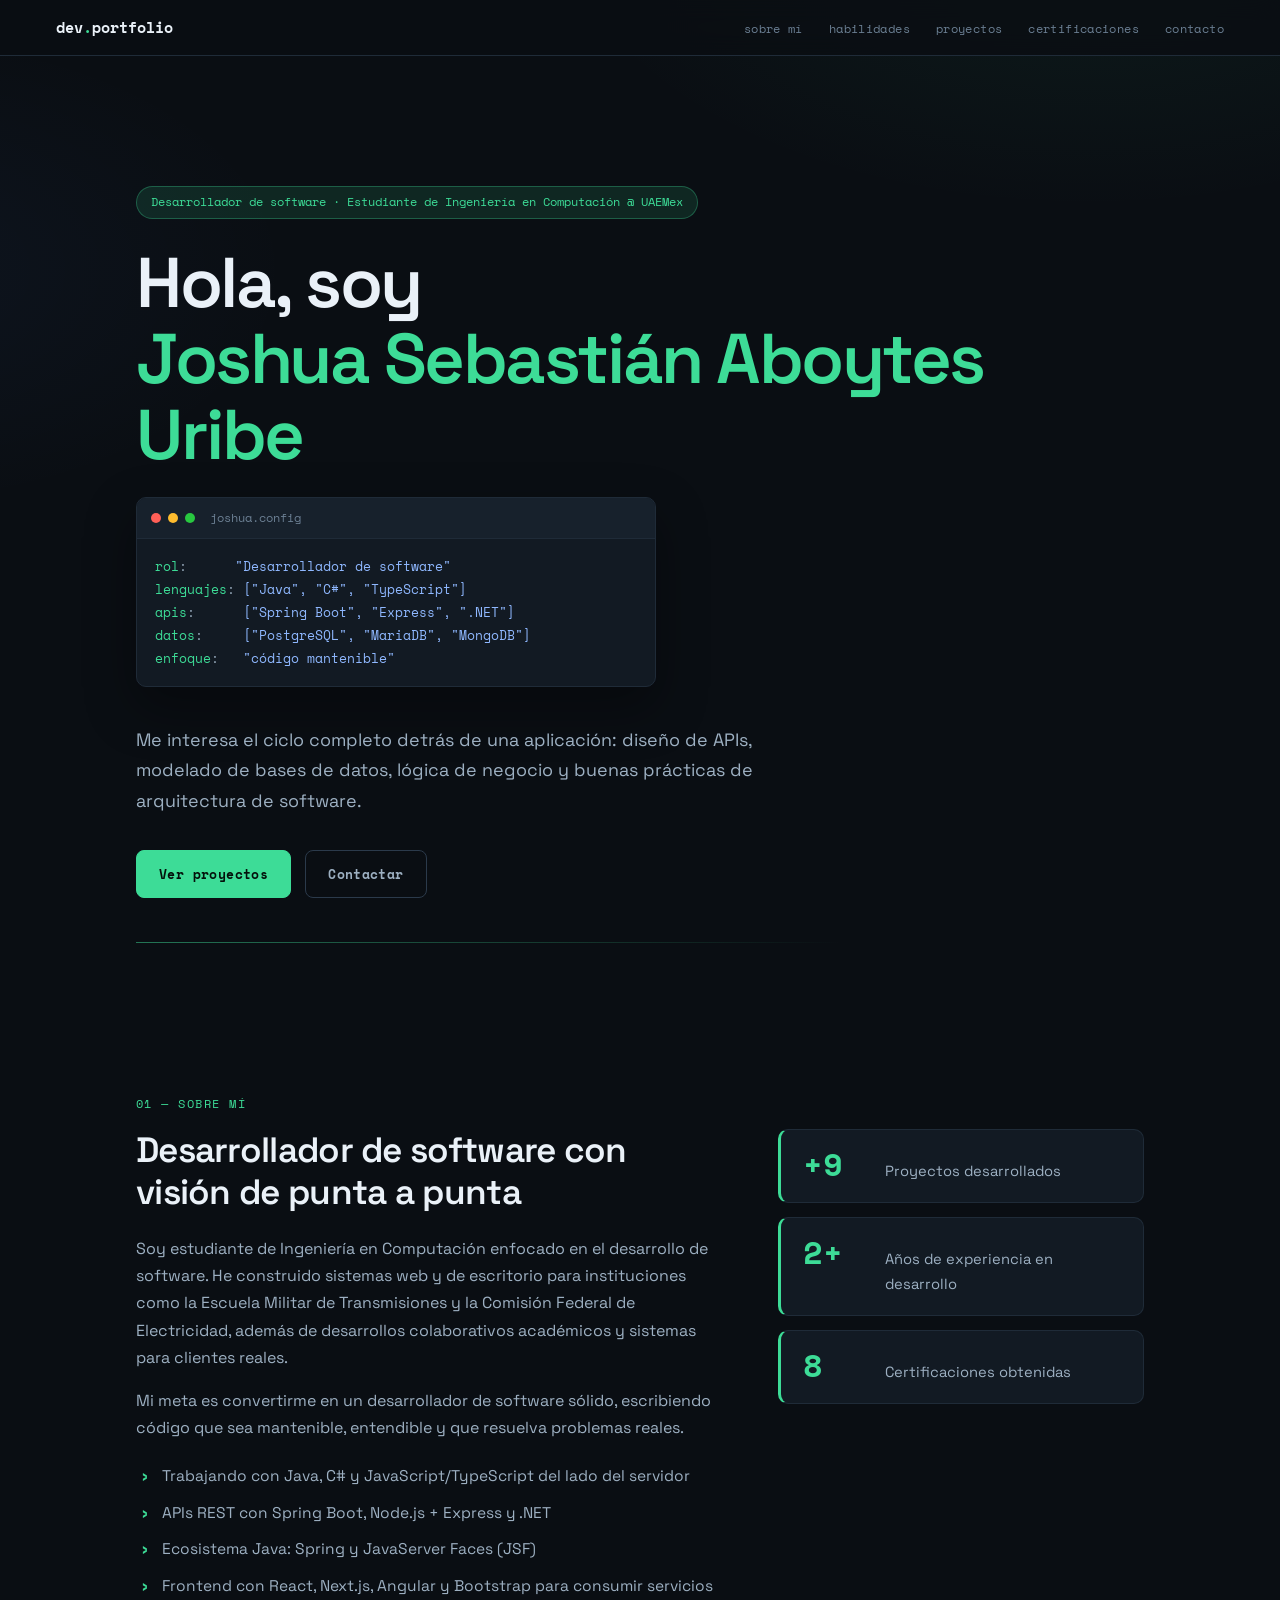
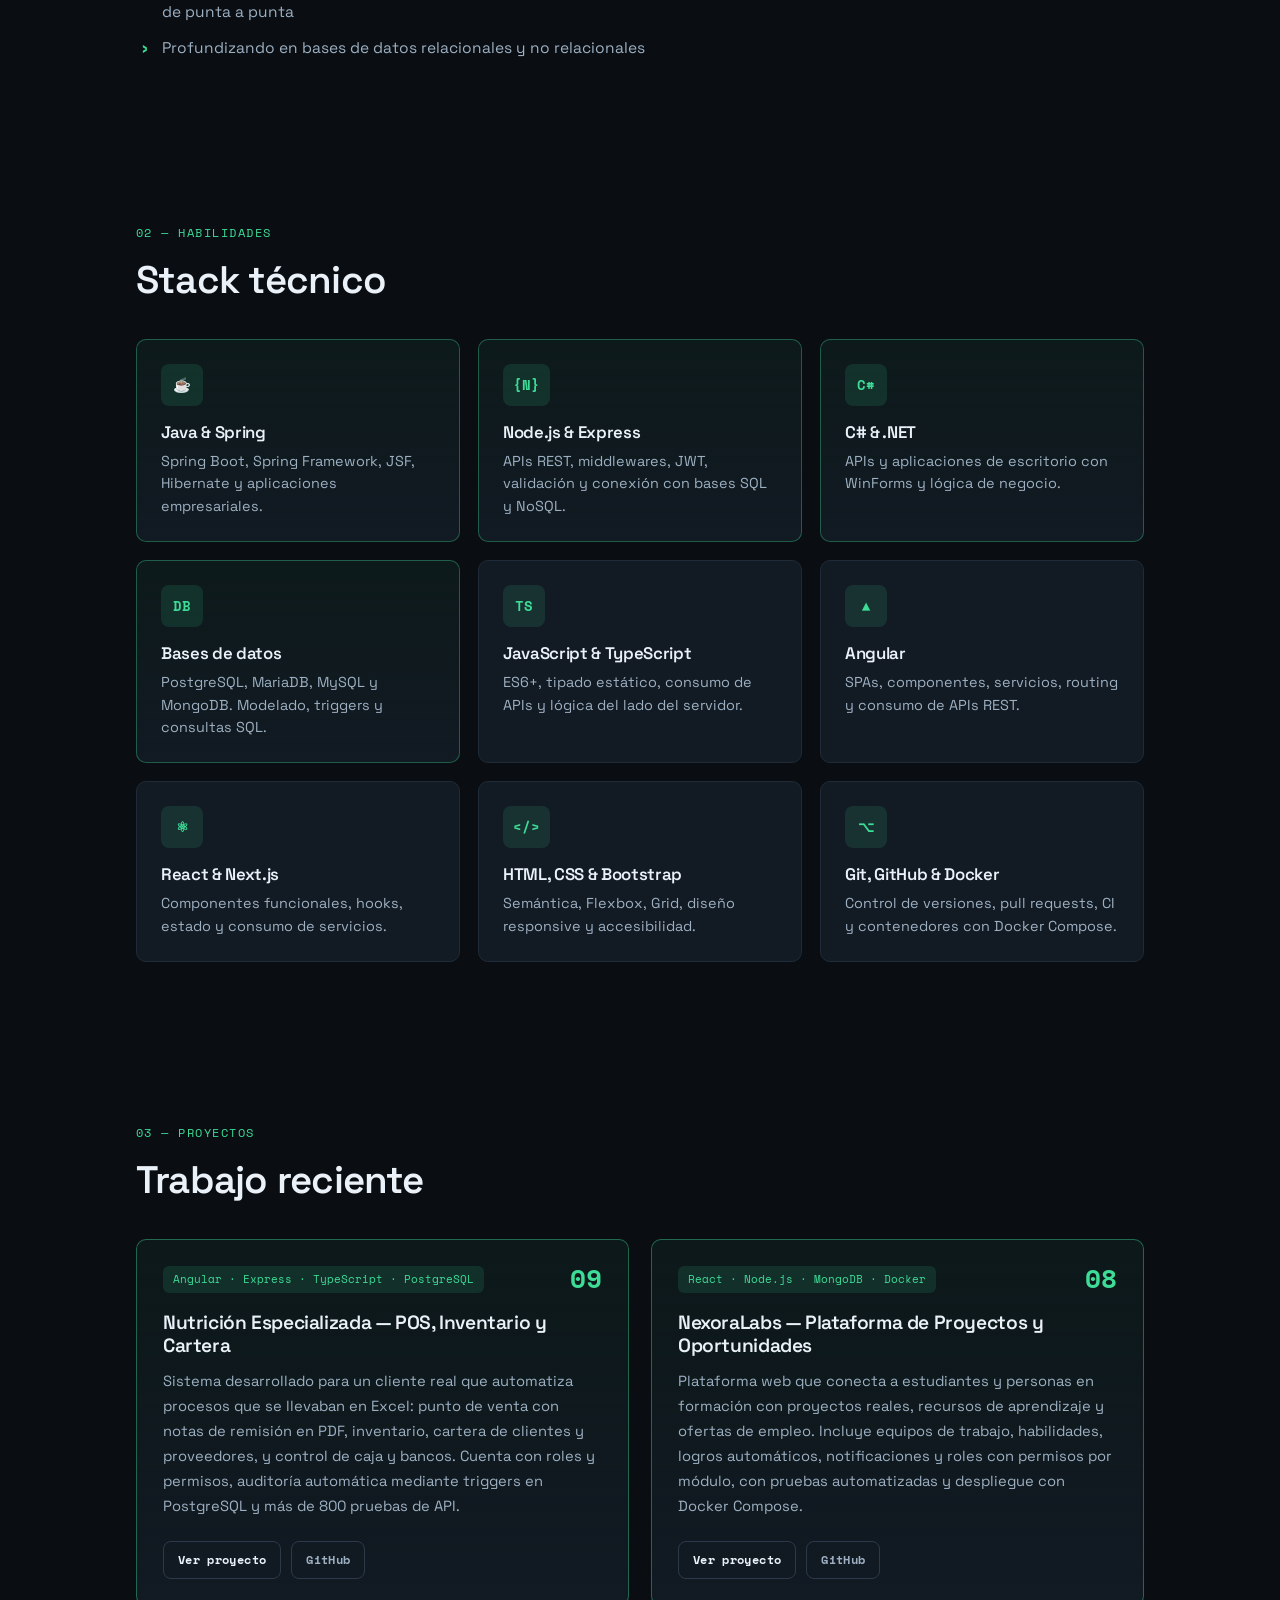
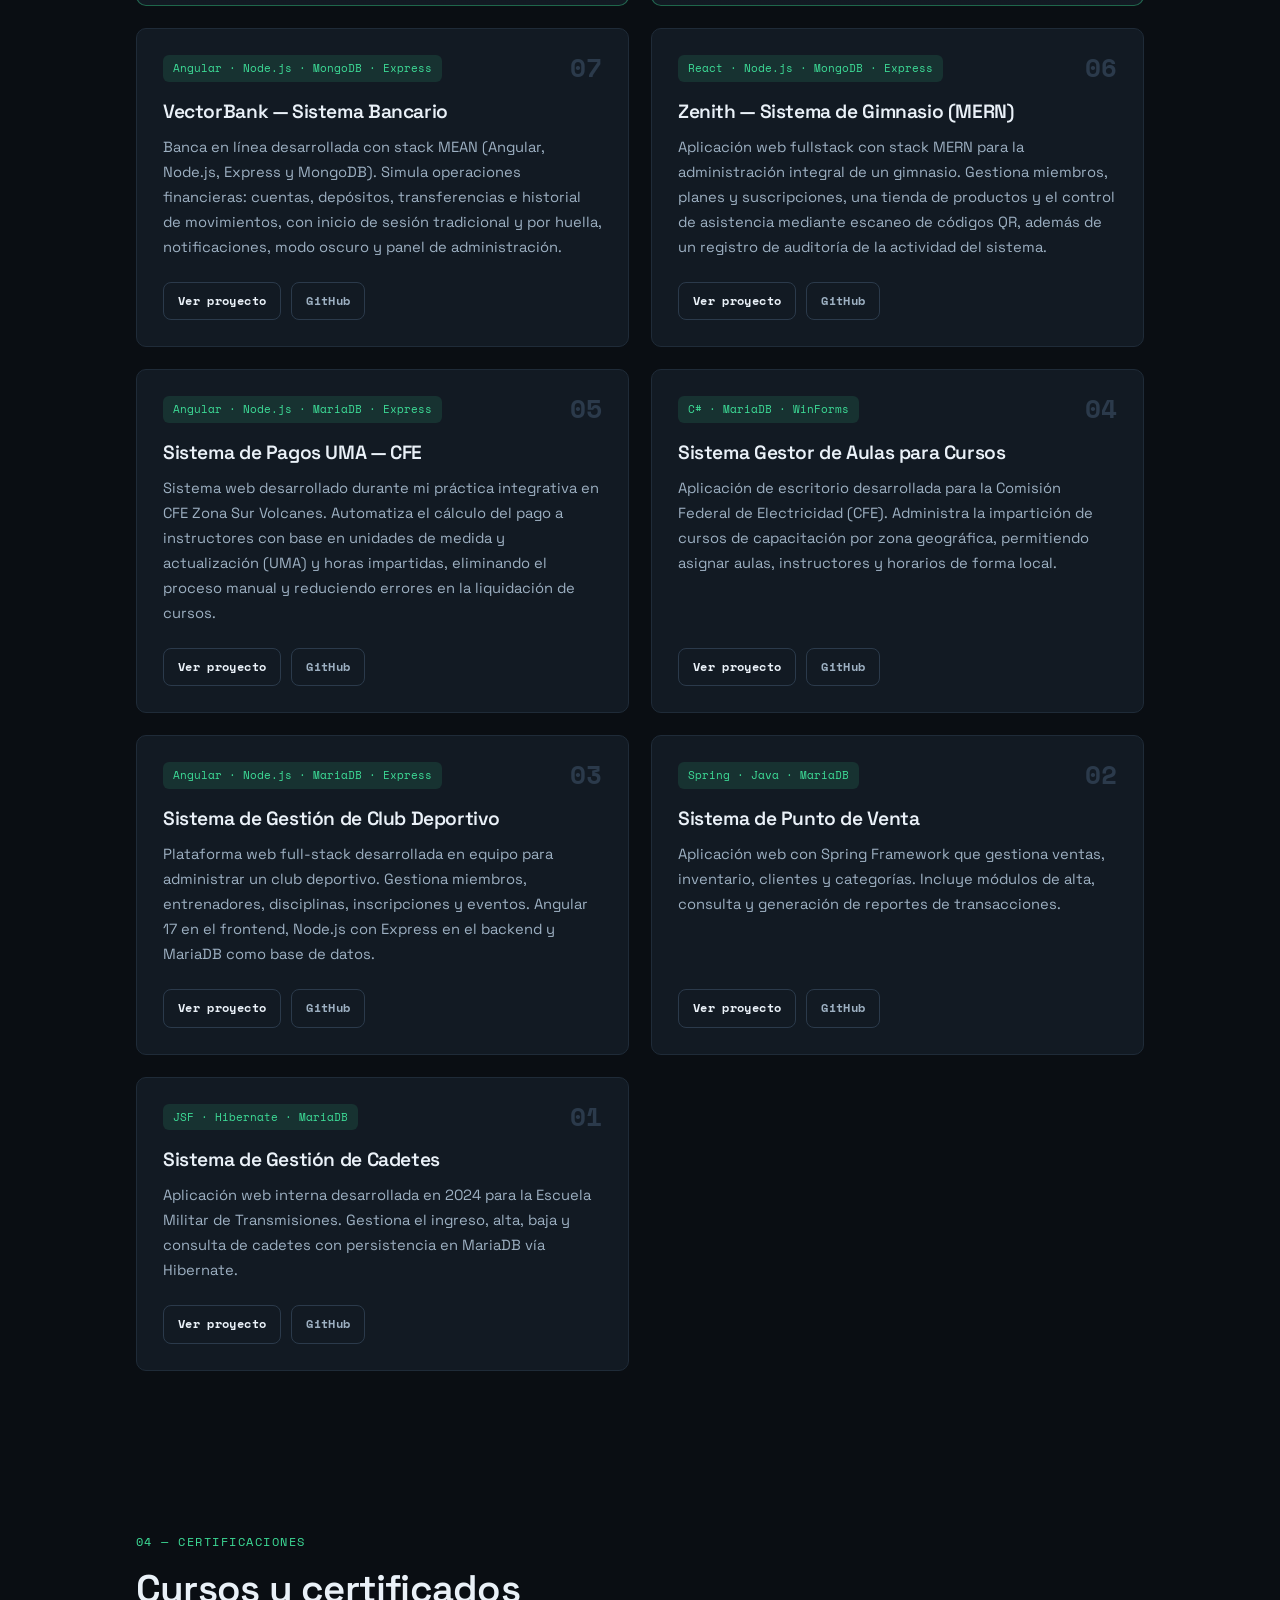
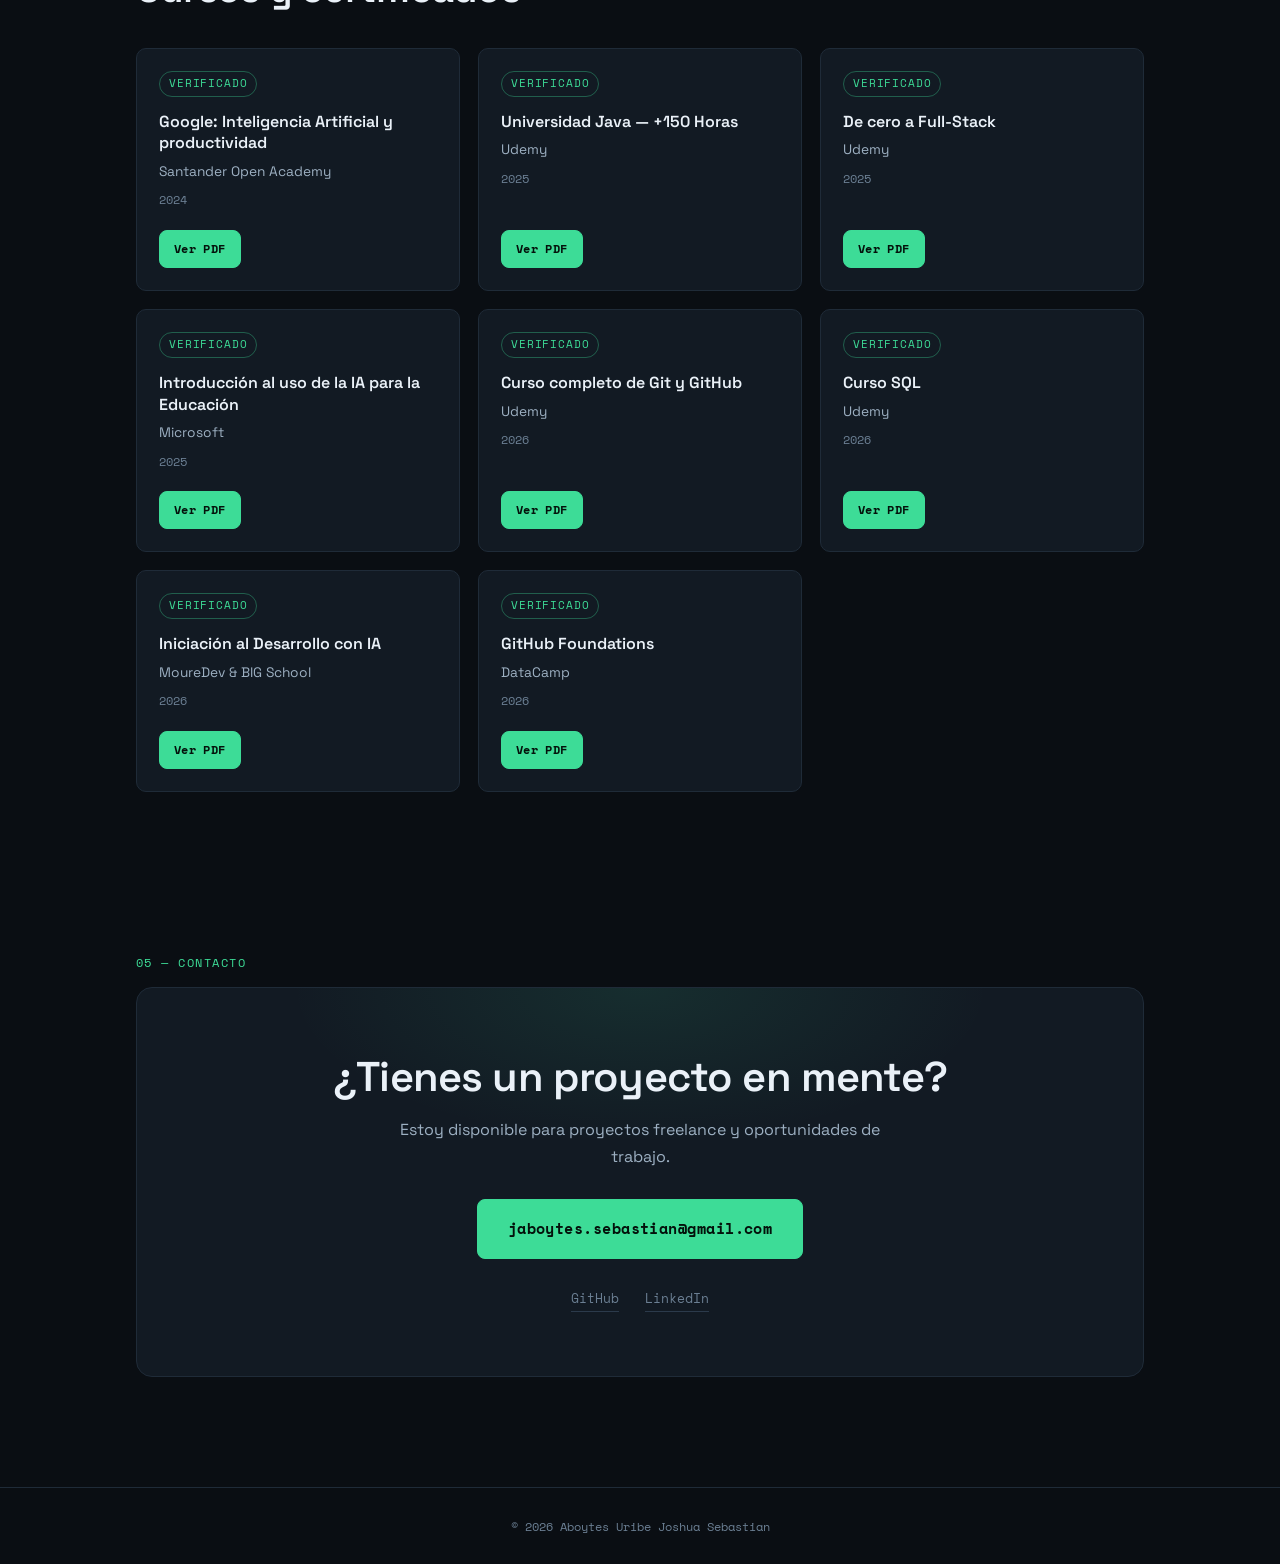
==== commit 6b7b7001: "Update title and descriptions to reflect software role" ====
--- a/index.html
+++ b/index.html
@@ -3,8 +3,8 @@
 <head>
     <meta charset="UTF-8">
     <meta name="viewport" content="width=device-width, initial-scale=1.0">
-    <title>Joshua Aboytes — Backend Developer</title>
-    <meta name="description" content="Joshua Sebastián Aboytes Uribe — Backend Developer y estudiante de Ingeniería en Computación en la UAEMex. APIs REST, bases de datos y arquitectura de software.">
+    <title>Joshua Aboytes — Desarrollador de software</title>
+    <meta name="description" content="Joshua Sebastián Aboytes Uribe — Desarrollador de software y estudiante de Ingeniería en Computación en la UAEMex. APIs REST, bases de datos y arquitectura de software.">
     <link rel="preconnect" href="https://fonts.googleapis.com">
     <link rel="preconnect" href="https://fonts.gstatic.com" crossorigin>
     <link href="https://fonts.googleapis.com/css2?family=Space+Grotesk:wght@300;400;500;600&family=Space+Mono:wght@400;700&display=swap" rel="stylesheet">
@@ -24,7 +24,7 @@
     </nav>
 
     <section class="hero">
-        <div class="hero-tag">Backend Developer · Estudiante de Ingeniería en Computación @ UAEMex</div>
+        <div class="hero-tag">Desarrollador de software · Estudiante de Ingeniería en Computación @ UAEMex</div>
         <h1 class="hero-title">
             Hola, soy<br>
             <span class="accent">Joshua Sebastián Aboytes Uribe</span>
@@ -32,7 +32,7 @@
 
         <div class="hero-terminal">
             <div class="terminal-bar"><span></span><span></span><span></span><em>joshua.config</em></div>
-<pre class="terminal-body"><span class="k">rol</span>:      <span class="s">"Backend Developer"</span>
+<pre class="terminal-body"><span class="k">rol</span>:      <span class="s">"Desarrollador de software"</span>
 <span class="k">lenguajes</span>: <span class="s">["Java", "C#", "TypeScript"]</span>
 <span class="k">apis</span>:      <span class="s">["Spring Boot", "Express", ".NET"]</span>
 <span class="k">datos</span>:     <span class="s">["PostgreSQL", "MariaDB", "MongoDB"]</span>
@@ -54,15 +54,15 @@
         <div class="section-label">01 — sobre mí</div>
         <div class="about-grid">
             <div class="about-text">
-                <h2>Backend developer con visión de punta a punta</h2>
+                <h2>Desarrollador de software con visión de punta a punta</h2>
                 <p>
-                    Soy estudiante de Ingeniería en Computación enfocado en el desarrollo backend.
+                    Soy estudiante de Ingeniería en Computación enfocado en el desarrollo de software.
                     He construido sistemas web y de escritorio para instituciones como la Escuela
                     Militar de Transmisiones y la Comisión Federal de Electricidad, además de
                     desarrollos colaborativos académicos y sistemas para clientes reales.
                 </p>
                 <p>
-                    Mi meta es convertirme en un backend developer sólido, escribiendo código
+                    Mi meta es convertirme en un desarrollador de software sólido, escribiendo código
                     que sea mantenible, entendible y que resuelva problemas reales.
                 </p>
                 <ul class="focus-list">
@@ -412,4 +412,4 @@
     </footer>
 
 </body>
-</html>+</html>
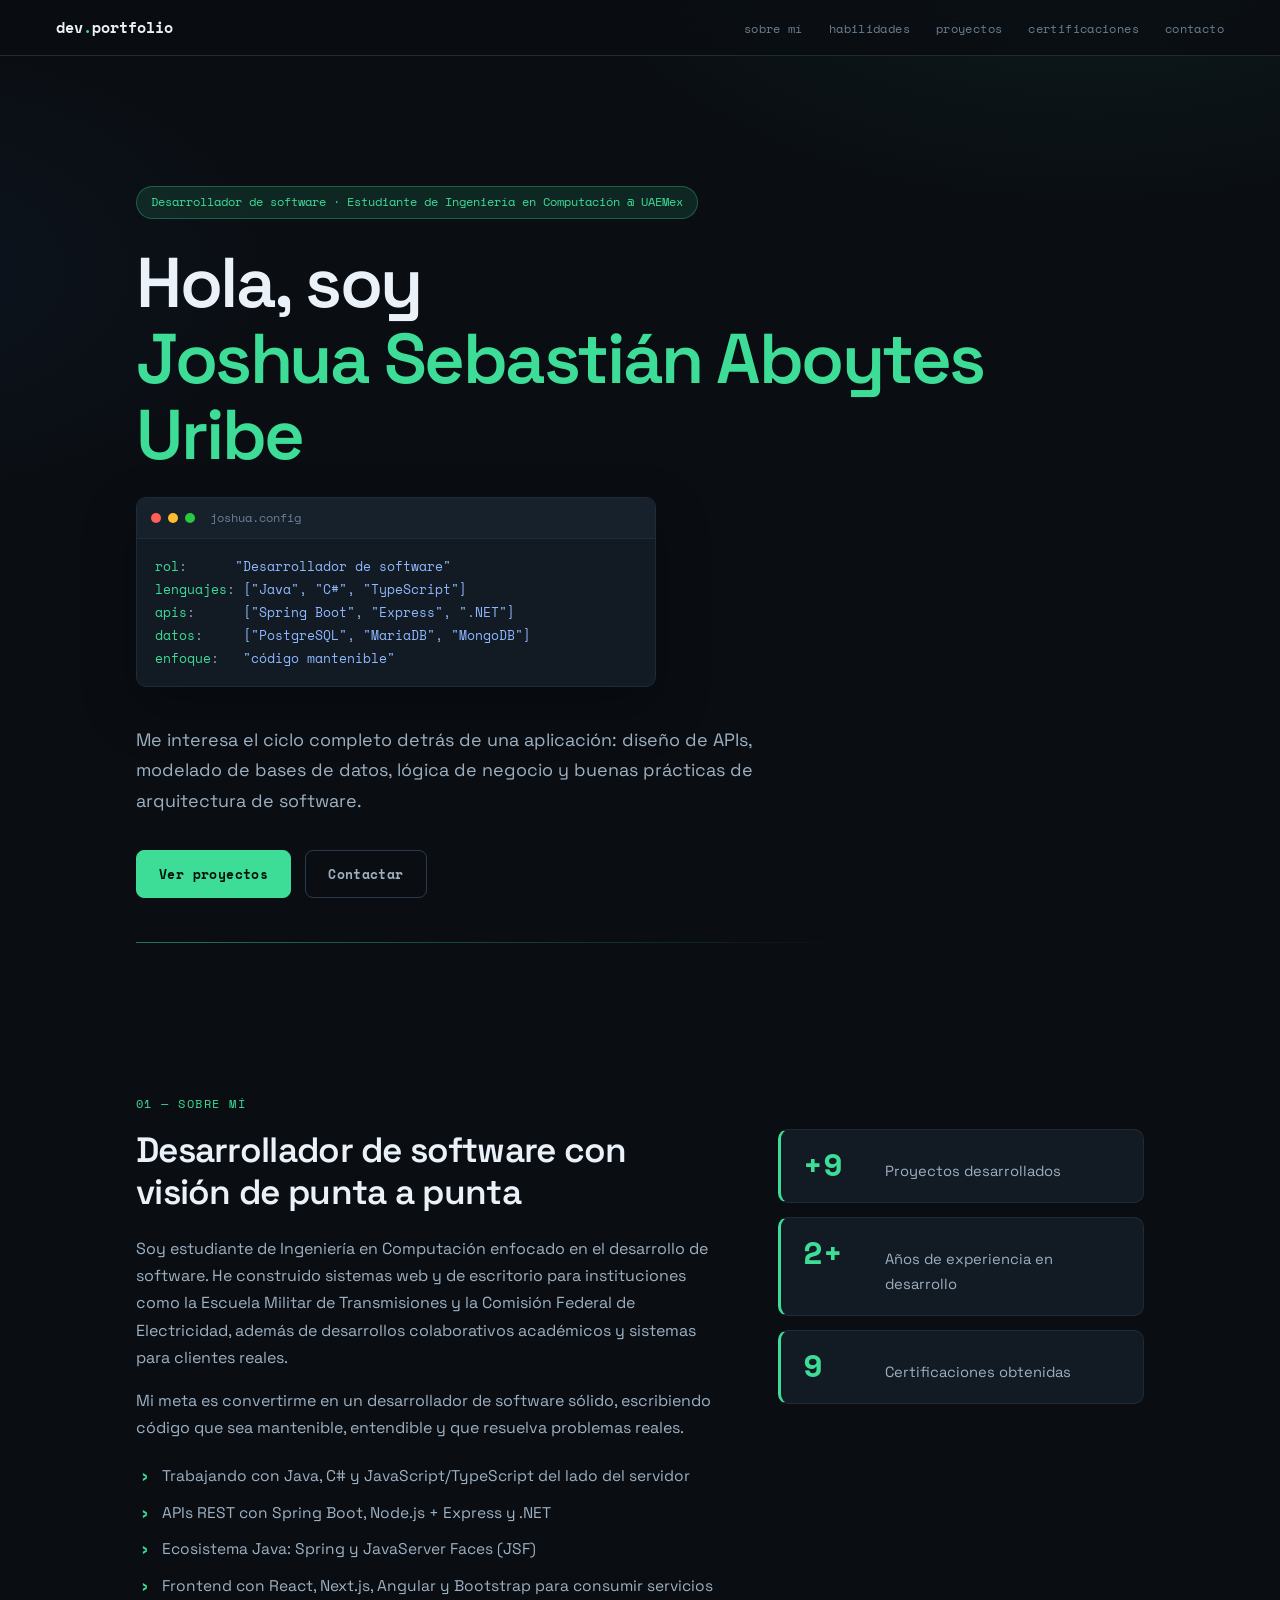
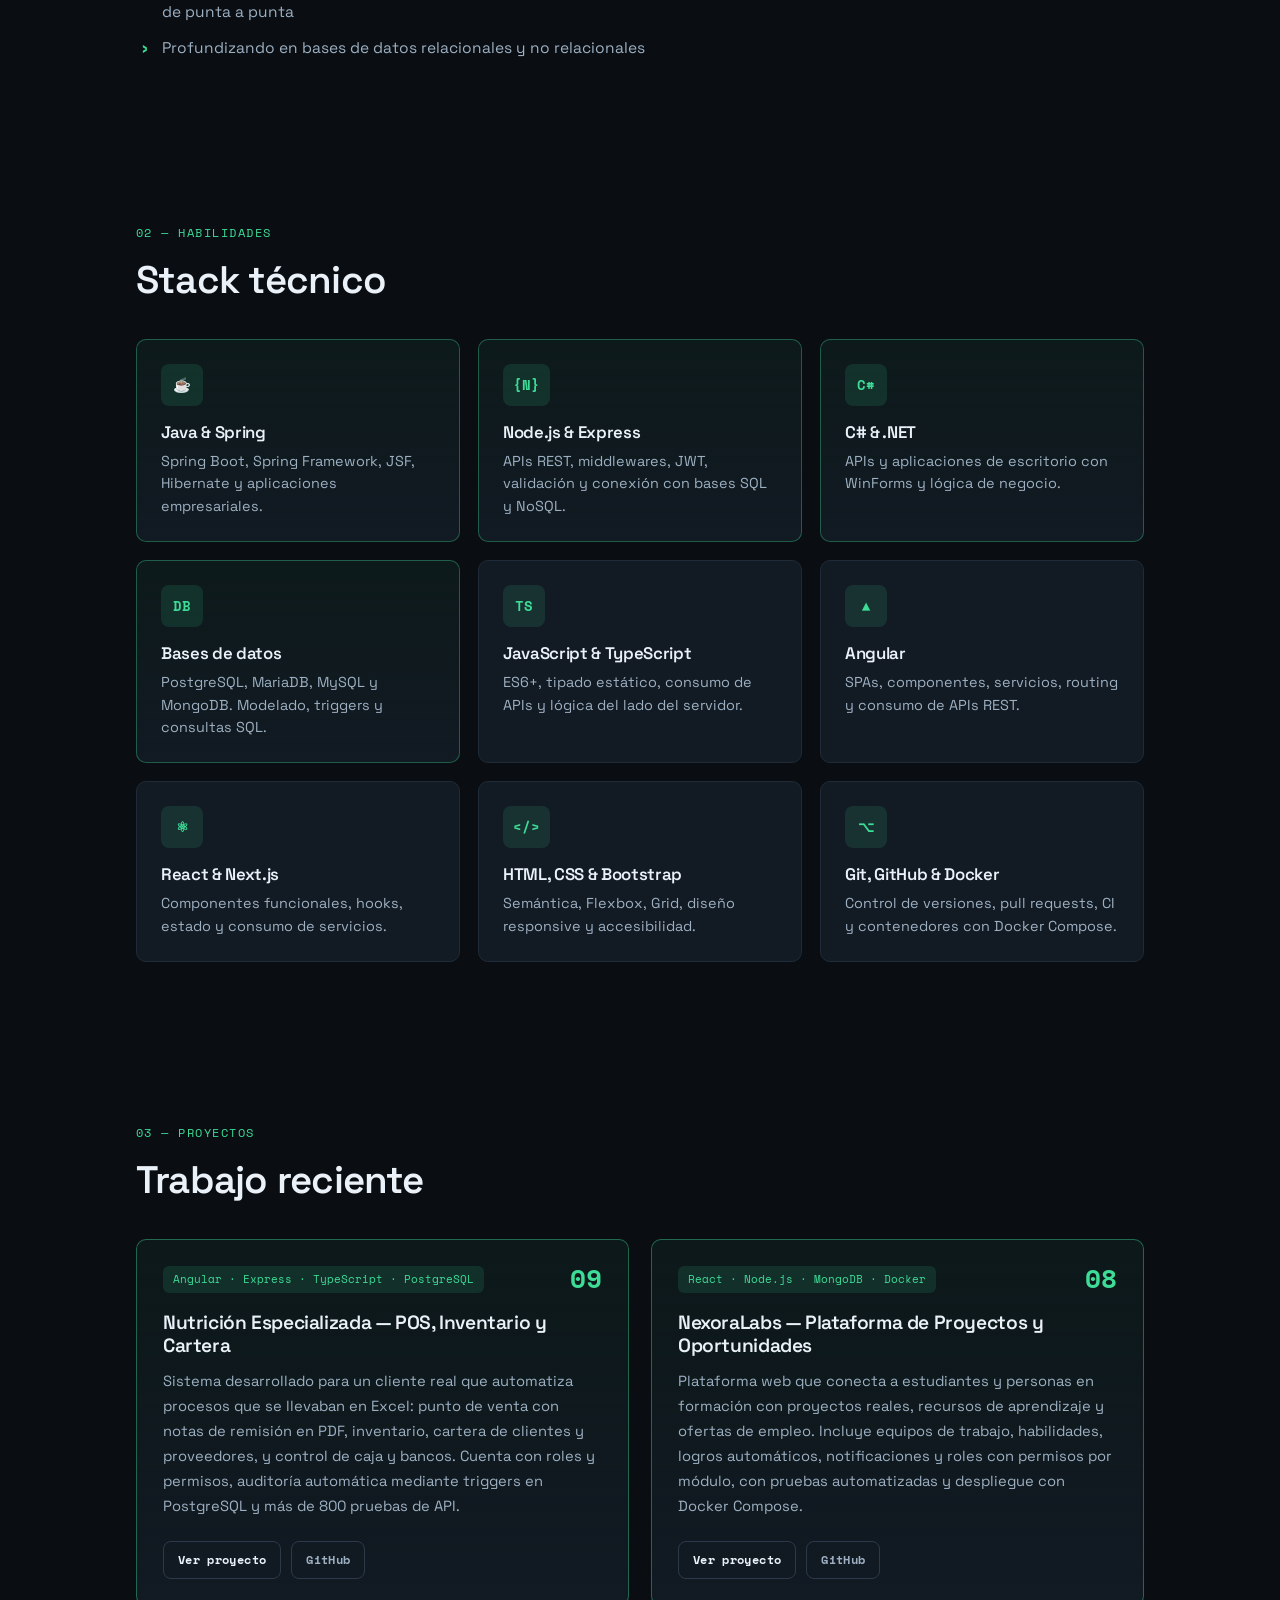
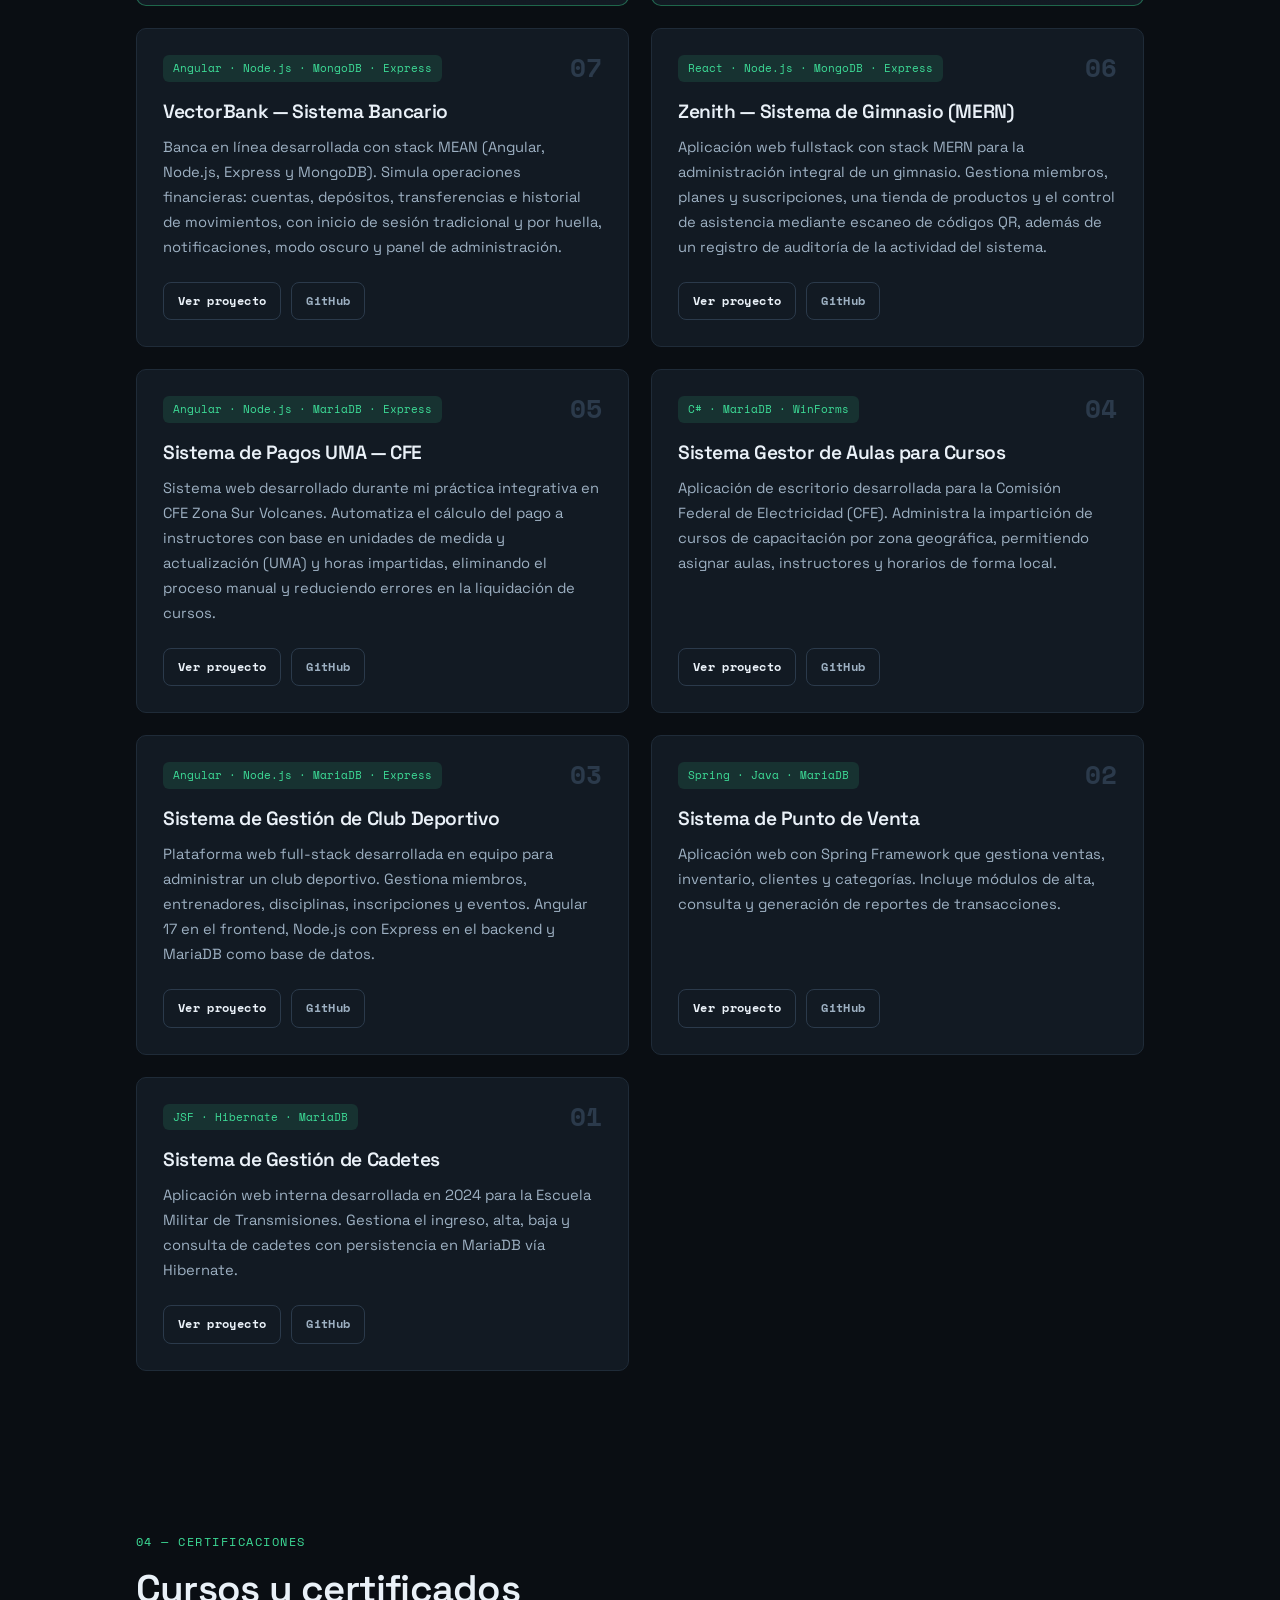
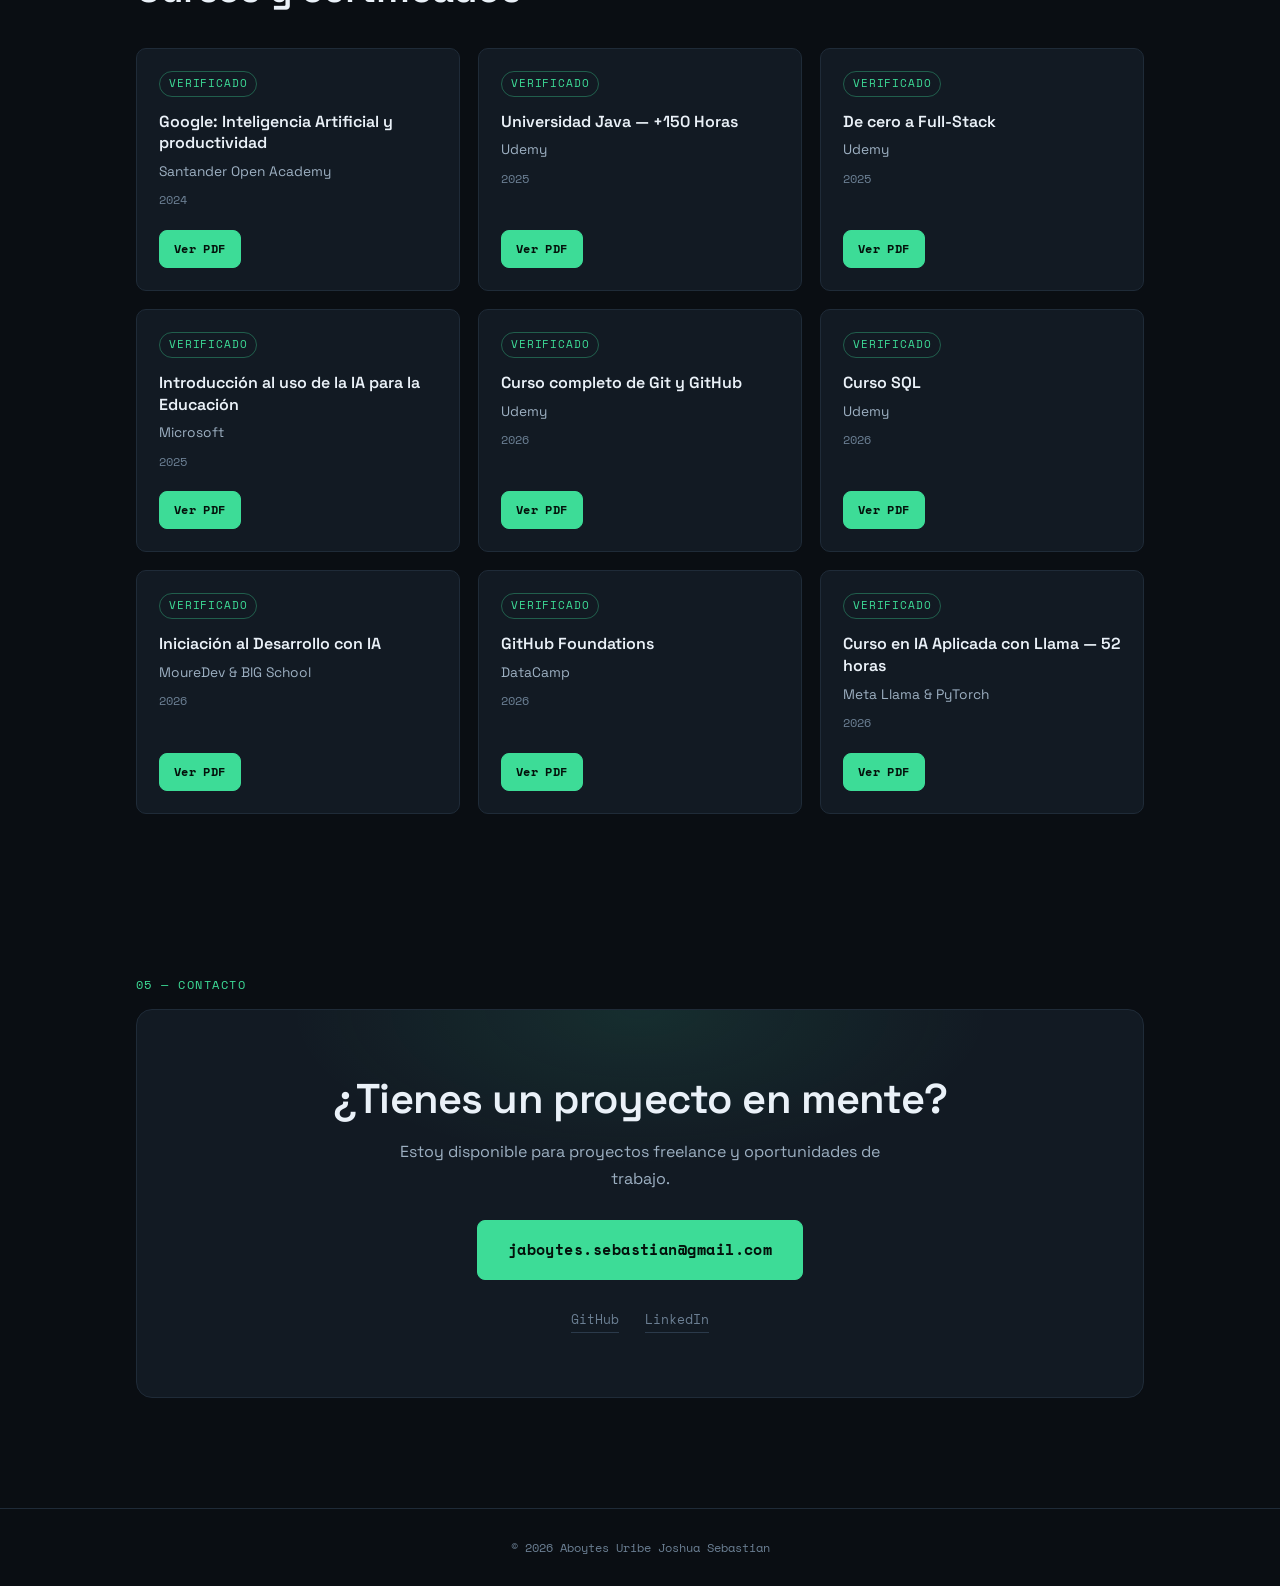
==== commit 1272f1cd: "Update index.html" ====
--- a/index.html
+++ b/index.html
@@ -83,7 +83,7 @@
                     <span class="stat-label">Años de experiencia en desarrollo</span>
                 </div>
                 <div class="stat-item">
-                    <span class="stat-num accent">8</span>
+                    <span class="stat-num accent">9</span>
                     <span class="stat-label">Certificaciones obtenidas</span>
                 </div>
             </div>
@@ -388,6 +388,16 @@
                 <span class="cert-year">2026</span>
                 <div class="cert-actions">
                     <a href="certificaciones/cert-8.pdf" target="_blank" class="btn btn-small btn-primary">Ver PDF</a>
+                </div>
+            </div>
+
+            <div class="cert-card">
+                <span class="cert-badge">Verificado</span>
+                <span class="cert-name">Curso en IA Aplicada con Llama — 52 horas</span>
+                <span class="cert-issuer">Meta Llama &amp; PyTorch</span>
+                <span class="cert-year">2026</span>
+                <div class="cert-actions">
+                    <a href="certificaciones/cert-9.pdf" target="_blank" class="btn btn-small btn-primary">Ver PDF</a>
                 </div>
             </div>
 
